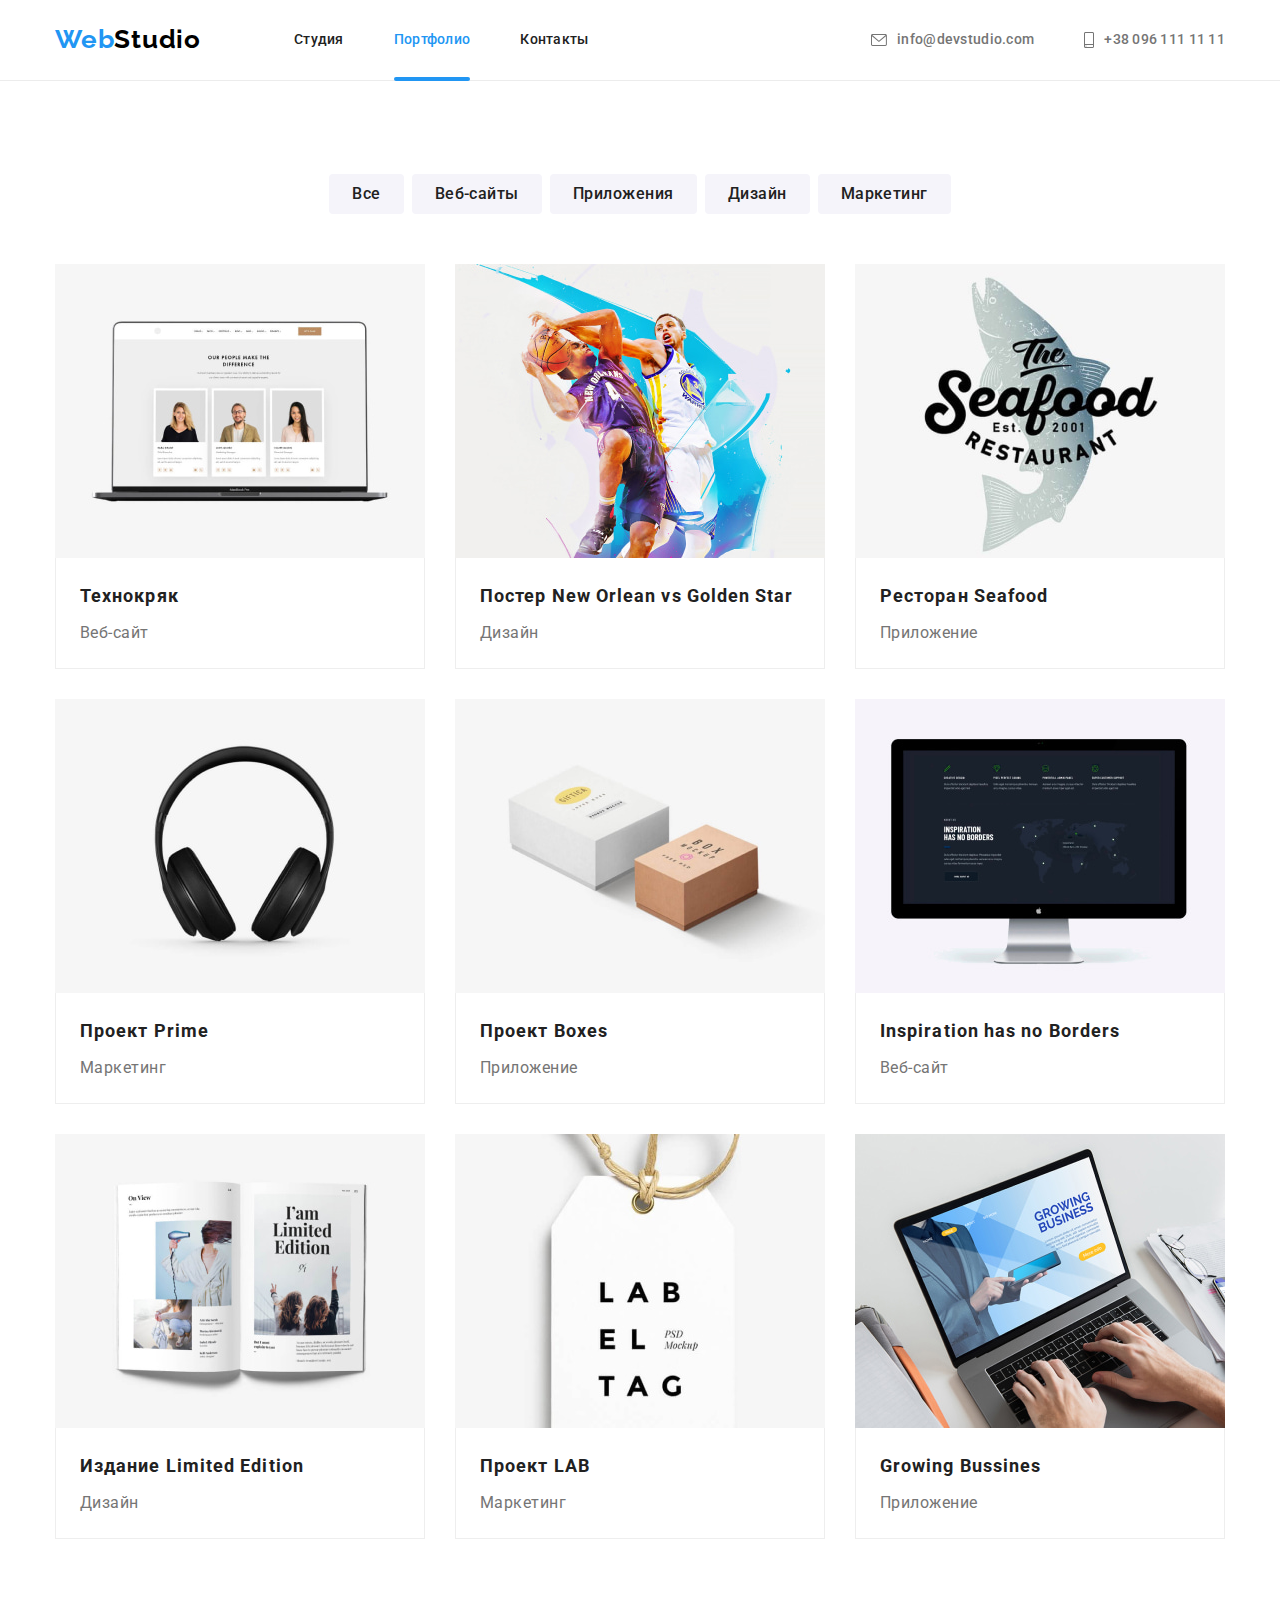
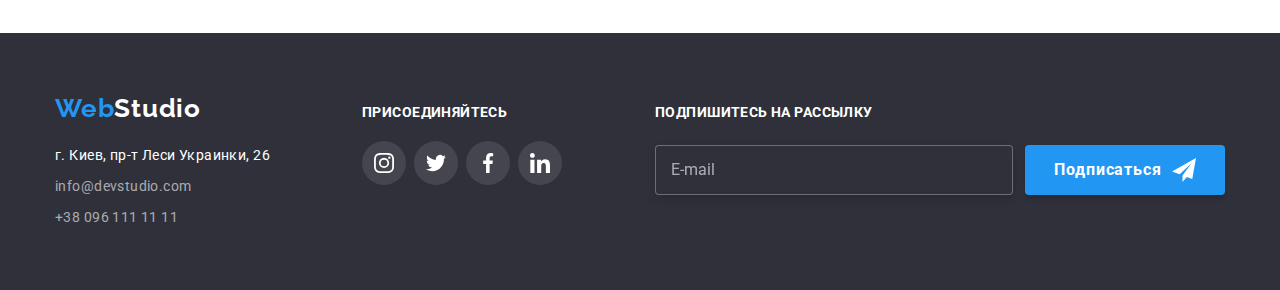
==== portfolio.html @ fe8bd9d7 "Основа - Домашня робота 7" ====
<!DOCTYPE html>
<html lang="ru">
  <head>
    <meta charset="UTF-8" />
    <meta http-equiv="X-UA-Compatible" content="IE=edge" />
    <meta name="viewport" content="width=device-width, initial-scale=1.0" />
    <title>WebStudio - Портфолио</title>
    <link
      rel="stylesheet"
      href="https://cdnjs.cloudflare.com/ajax/libs/modern-normalize/1.1.0/modern-normalize.min.css"
    />
    <link rel="preconnect" href="https://fonts.googleapis.com" />
    <link rel="preconnect" href="https://fonts.gstatic.com" crossorigin />
    <link
      href="https://fonts.googleapis.com/css2?family=Raleway:wght@700&family=Roboto:wght@400;500;700;900&display=swap"
      rel="stylesheet"
    />
    <link rel="stylesheet" href="./css/main.min.css" />
  </head>
  <body>
  <!-- Хедер -->
    <header class="header">
      <div class="conteiner header__conteiner">
        <nav class="page-nav">
          <a class="logo" href="./index.html">Web<span class="logo__text">Studio</span></a>
          <ul class="page-nav__list">
            <li class="page-nav__item">
              <a class="page-nav__link" href="./index.html">Студия</a>
            </li>
            <li class="page-nav__item">
              <a class="page-nav__link  page-nav__link--current" href="./portfolio.html">Портфолио</a>
            </li>
            <li class="page-nav__item">
              <a class="page-nav__link" href="">Контакты</a>
            </li>
          </ul>
        </nav>
        <ul class="contacts">
          <li class="contacts__item">
            <a class="contacts__link" href="mailto:info@devstudio.com"><svg class="contacts__icon" width="16" height="16">
                <use href="./images/icons.svg#icon-envelope"></use>
              </svg>
              info@devstudio.com</a>
          </li>
          <li class="contacts__item">
            <a class="contacts__link header__link" href="tel:+380961111111"><svg class="contacts__icon" width="10"
                height="16">
                <use href="./images/icons.svg#icon-smartphone"></use>
              </svg>
              +38 096 111 11 11</a>
          </li>
        </ul>
      </div>
    </header>
    <main>
      <section class="section">
        <div class="conteiner">
          <h1 class="section__title visually-hidden" aria-hidden="true" tabindex="-1">
            WebStudio - Портфолио
          </h1>
          <!-- Фильтр -->
          <ul class="filter">
            <li class="filter__item">
              <button class="button filter__button" type="button">Все</button>
            </li>
            <li class="filter__item">
              <button class="button filter__button" type="button">Веб-сайты</button>
            </li>
            <li class="filter__item">
              <button class="button filter__button" type="button">Приложения</button>
            </li>
            <li class="filter__item">
              <button class="button filter__button" type="button">Дизайн</button>
            </li>
            <li class="filter__item">
              <button class="button filter__button" type="button">Маркетинг</button>
            </li>
          </ul>
          <!-- Галерея проектов-->
          <ul class="projects">
            <li class="projects__item">
              <a class="projects__link" href="">
                <div class="projects__thumb">
                  <img class="projects__img"
                    src="./images/project1.jpg"
                    alt="веб-страница Технокряк, открытая на ноутбуке"
                    width="370"
                    height="295"
                  />
                  <div class="projects__overlay">
                    <p class="projects__discription">
                      Технокряк это современная площадка распространения коронавируса. Компании
                      используют эту платформу для цифрового шпионажа и атак на защищённые сервера
                      конкурентов.
                    </p>
                  </div>
                </div>
                <div class="projects__box">
                  <h2 class="projects__title">Технокряк</h2>
                  <p class="projects__type">Веб-сайт</p>
                </div>
              </a>
            </li>
            <li class="projects__item">
              <a class="projects__link" href="">
                <div class="projects__thumb">
                  <img class="projects__img"
                    src="./images/project2.jpg"
                    alt="Постер к игре в баскетбол"
                    width="370"
                    height="295"
                  />
                  <div class="projects__overlay">
                    <p class="projects__discription">
                      Технокряк это современная площадка распространения коронавируса. Компании
                      используют эту платформу для цифрового шпионажа и атак на защищённые сервера
                      конкурентов.
                    </p>
                  </div>
                </div>
                <div class="projects__box">
                  <h2 class="projects__title">Постер New Orlean vs Golden Star</h2>
                  <p class="projects__type">Дизайн</p>
                </div>
              </a>
            </li>
            <li class="projects__item">
              <a class="projects__link" href="">
                <div class="projects__thumb">
                  <img class="projects__img"
                    src="./images/project3.jpg"
                    alt="Эмблема рыбного ресторана"
                    width="370"
                    height="295"
                  />
                  <div class="projects__overlay">
                    <p class="projects__discription">
                      Технокряк это современная площадка распространения коронавируса. Компании
                      используют эту платформу для цифрового шпионажа и атак на защищённые сервера
                      конкурентов.
                    </p>
                  </div>
                </div>
                <div class="projects__box">
                  <h2 class="projects__title">Ресторан Seafood</h2>
                  <p class="projects__type">Приложение</p>
                </div></a
              >
            </li>
            <li class="projects__item">
              <a class="projects__link" href="">
                <div class="projects__thumb">
                  <img class="projects__img"
                    src="./images/project4.jpg"
                    alt="Накладные наушники"
                    width="370"
                    height="295"
                  />
                  <div class="projects__overlay">
                    <p class="projects__discription">
                      Технокряк это современная площадка распространения коронавируса. Компании
                      используют эту платформу для цифрового шпионажа и атак на защищённые сервера
                      конкурентов.
                    </p>
                  </div>
                </div>
                <div class="projects__box">
                  <h2 class="projects__title">Проект Prime</h2>
                  <p class="projects__type">Маркетинг</p>
                </div>
              </a>
            </li>
            <li class="projects__item">
              <a class="projects__link" href="">
                <div class="projects__thumb">
                  <img class="projects__img"
                    src="./images/project5.jpg"
                    alt="две коробки разных цветов и размеров"
                    width="370"
                    height="295"
                  />
                  <div class="projects__overlay">
                    <p class="projects__discription">
                      Технокряк это современная площадка распространения коронавируса. Компании
                      используют эту платформу для цифрового шпионажа и атак на защищённые сервера
                      конкурентов.
                    </p>
                  </div>
                </div>
                <div class="projects__box">
                  <h2 class="projects__title">Проект Boxes</h2>
                  <p class="projects__type">Приложение</p>
                </div></a
              >
            </li>
            <li class="projects__item">
              <a class="projects__link" href="">
                <div class="projects__thumb">
                  <img class="projects__img"
                    src="./images/project6.jpg"
                    alt="Монитор с изображением открытого веб-сайта"
                    width="370"
                    height="295"
                  />
                  <div class="projects__overlay">
                    <p  class="projects__discription">
                      Технокряк это современная площадка распространения коронавируса. Компании
                      используют эту платформу для цифрового шпионажа и атак на защищённые сервера
                      конкурентов.
                    </p>
                  </div>
                </div>
                <div class="projects__box">
                  <h2 class="projects__title">Inspiration has no Borders</h2>
                  <p class="projects__type">Веб-сайт</p>
                </div>
              </a>
            </li>
            <li class="projects__item">
              <a class="projects__link" href="">
                <div class="projects__thumb">
                  <img class="projects__img"
                    src="./images/project7.jpg"
                    alt="Развернутая книга"
                    width="370"
                    height="295"
                  />
                  <div class="projects__overlay">
                    <p  class="projects__discription">
                      Технокряк это современная площадка распространения коронавируса. Компании
                      используют эту платформу для цифрового шпионажа и атак на защищённые сервера
                      конкурентов.
                    </p>
                  </div>
                </div>
                <div class="projects__box">
                  <h2 class="projects__title">Издание Limited Edition</h2>
                  <p class="projects__type">Дизайн</p>
                </div>
              </a>
            </li>
            <li class="projects__item">
              <a class="projects__link" href="">
                <div class="projects__thumb">
                  <img class="projects__img"
                    src="./images/project8.jpg"
                    alt="Бумажная бирка на шнурке"
                    width="370"
                    height="295"
                  />
                  <div class="projects__overlay">
                    <p class="projects__discription">
                      Технокряк это современная площадка распространения коронавируса. Компании
                      используют эту платформу для цифрового шпионажа и атак на защищённые сервера
                      конкурентов.
                    </p>
                  </div>
                </div>
                <div class="projects__box">
                  <h2 class="projects__title">Проект LAB</h2>
                  <p class="projects__type">Маркетинг</p>
                </div>
              </a>
            </li>
            <li class="projects__item">
              <a class="projects__link" href="">
                <div class="projects__thumb">
                  <img class="projects__img"
                    src="./images/project9.jpg"
                    alt="Ноутбук с открытым приложение Growing Bussines"
                    width="370"
                    height="295"
                  />
                  <div class="projects__overlay">
                    <p class="projects__discription">
                      Технокряк это современная площадка распространения коронавируса. Компании
                      используют эту платформу для цифрового шпионажа и атак на защищённые сервера
                      конкурентов.
                    </p>
                  </div>
                </div>
                <div class="projects__box">
                  <h2 class="projects__title">Growing Bussines</h2>
                  <p class="projects__type">Приложение</p>
                </div></a
              >
            </li>
          </ul>
        </div>
      </section>
    </main>
    <!-- Футер -->
    <footer class="footer">
      <div class="conteiner footer__conteiner">
        <div class="footer__contacts">
          <a class="logo footer__logo" href="./index.html">Web<span class="logo__text logo__text--light-theme">Studio</span>
          </a>
          <address class="address">
            <ul class="address__list">
              <li class="address__item">
                <a class="address__map-link" href="https://goo.gl/maps/bSxCjzfuzKjN976c6" target="_blank"
                  rel="noreferrer noopener">г. Киев, пр-т Леси Украинки, 26
                </a>
              </li>
              <li class="address__item">
                <a class="adress__link" href="mailto:info@devstudio.com">info@devstudio.com</a>
              </li>
              <li class="address__item">
                <a class="adress__link" href="tel:+380961111111">+38 096 111 11 11</a>
              </li>
            </ul>
          </address>
        </div>
        <div class="footer__socials">
          <h2 class="footer__title">Присоединяйтесь</h2>
          <ul class="socials">
            <li class="socials__item socials__item--10px-margin">
              <a class="socials__link socials__link--bgc-gray " href=""><svg class="socials__icon socials__icon--fill-white"
                  width="20" height="20">
                  <use href="./images/icons.svg#icon-instagram"></use>
                </svg></a>
            </li>
            <li class="socials__item socials__item--10px-margin">
              <a class="socials__link socials__link--bgc-gray " href=""><svg class="socials__icon socials__icon--fill-white"
                  width="20" height="20">
                  <use href="./images/icons.svg#icon-twitter"></use>
                </svg></a>
            </li>
            <li class="socials__item socials__item--10px-margin">
              <a class="socials__link socials__link--bgc-gray" href=""><svg class="socials__icon socials__icon--fill-white"
                  width="20" height="20">
                  <use href="./images/icons.svg#icon-facebook"></use>
                </svg></a>
            </li>
            <li class="socials__item socials__item--10px-margin">
              <a class="socials__link socials__link--bgc-gray" href=""><svg class="socials__icon socials__icon--fill-white"
                  width="20" height="20">
                  <use href="./images/icons.svg#icon-linkedin"></use>
                </svg></a>
            </li>
          </ul>
        </div>
        <div class="subscription">
          <label class="subscription__title" for="email-submit">Подпишитесь на рассылку</label>
          <form class="subscription__form">
            <input class="subscription__input" type="email" name="email-submit" placeholder="E-mail" id="email-submit"
              autocomplete="off" required />
            <button class="button subscription__button" type="submit">
              Подписаться
              <svg class="button__icon button__icon--append" width="24" height="24">
                <use href="./images/icons.svg#icon-plane"></use>
              </svg>
            </button>
          </form>
        </div>
      </div>
    </footer>
  </body>
</html>
---- css/main.min.css ----
.visually-hidden{position:absolute;white-space:nowrap;width:1px;height:1px;overflow:hidden;border:0;padding:0;clip:rect(0 0 0 0);-webkit-clip-path:inset(50%);clip-path:inset(50%);margin:-1px}ul{padding:0;margin:0;list-style-type:none}a{text-decoration:none;color:inherit}img{display:block;max-width:100%;height:auto}p{margin-top:0;margin-bottom:0}.section{padding-top:94px;padding-bottom:94px}.section--no-padding-top{padding-top:0}.section--bgc-gray{background-color:#f5f4fa}.section__title{margin-top:0px;margin-bottom:50px;text-align:center;color:#212121;font-size:36px;line-height:1.17;letter-spacing:0.03em}.conteiner{width:1200px;margin-right:auto;margin-left:auto;padding-left:15px;padding-right:15px}.button{display:-webkit-box;display:-ms-flexbox;display:flex;-webkit-box-pack:center;-ms-flex-pack:center;justify-content:center;-webkit-box-align:center;-ms-flex-align:center;align-items:center;text-align:center;padding:0;cursor:pointer;-webkit-transition:color 250ms cubic-bezier(0.4, 0, 0.2, 1),background-color 250ms cubic-bezier(0.4, 0, 0.2, 1),-webkit-box-shadow 250ms cubic-bezier(0.4, 0, 0.2, 1);transition:color 250ms cubic-bezier(0.4, 0, 0.2, 1),background-color 250ms cubic-bezier(0.4, 0, 0.2, 1),-webkit-box-shadow 250ms cubic-bezier(0.4, 0, 0.2, 1);transition:color 250ms cubic-bezier(0.4, 0, 0.2, 1),background-color 250ms cubic-bezier(0.4, 0, 0.2, 1),box-shadow 250ms cubic-bezier(0.4, 0, 0.2, 1);transition:color 250ms cubic-bezier(0.4, 0, 0.2, 1),background-color 250ms cubic-bezier(0.4, 0, 0.2, 1),box-shadow 250ms cubic-bezier(0.4, 0, 0.2, 1),-webkit-box-shadow 250ms cubic-bezier(0.4, 0, 0.2, 1)}.button:hover,.button:focus{background-color:#2196f3;color:#fff}.button__icon--append{margin-left:10px}.socials{display:-webkit-box;display:-ms-flexbox;display:flex;-ms-flex-wrap:wrap;flex-wrap:wrap;-webkit-box-pack:center;-ms-flex-pack:center;justify-content:center}.socials__item:not(:last-child){margin-right:16px}.socials__item--10px-margin:not(:last-child){margin-right:8px}.socials__link{width:44px;height:44px;display:-webkit-box;display:-ms-flexbox;display:flex;-webkit-box-pack:center;-ms-flex-pack:center;justify-content:center;-webkit-box-align:center;-ms-flex-align:center;align-items:center;border-radius:50%;background-color:#fff;text-align:center;-webkit-transition:background-color 250ms cubic-bezier(0.4, 0, 0.2, 1);transition:background-color 250ms cubic-bezier(0.4, 0, 0.2, 1)}.socials__link:hover,.socials__link:focus{background-color:#2196f3}.socials__link--bgc-gray{background-color:rgba(255,255,255,0.1);-webkit-transition:background-color 250ms cubic-bezier(0.4, 0, 0.2, 1);transition:background-color 250ms cubic-bezier(0.4, 0, 0.2, 1)}.socials__icon{fill:#afb1b8;-webkit-transition:fill 250ms cubic-bezier(0.4, 0, 0.2, 1);transition:fill 250ms cubic-bezier(0.4, 0, 0.2, 1)}.socials__link:hover .socials__icon,.socials__link:focus .socials__icon{fill:#fff}.socials__icon--fill-white{fill:#fff}body{font-family:"Roboto",sans-serif;font-size:14px;line-height:1.71;padding-top:80px;color:#757575;background-color:#fff}.logo{display:inline-block;color:#2196f3;font-family:"Raleway",sans-serif;font-weight:700;font-size:26px;line-height:1.2;letter-spacing:0.03em}.logo__text{color:#000000}.logo__text--light-theme{color:#fff}.header{position:fixed;width:100%;min-height:80px;top:0;left:0;z-index:1;border-bottom:1px solid #ececec;background-color:#fff}.header__conteiner{display:-webkit-box;display:-ms-flexbox;display:flex;-webkit-box-align:center;-ms-flex-align:center;align-items:center}.page-nav{display:-webkit-box;display:-ms-flexbox;display:flex;-webkit-box-align:center;-ms-flex-align:center;align-items:center}.page-nav__list{display:-webkit-box;display:-ms-flexbox;display:flex;margin-left:93px}.page-nav__item:not(:first-child){margin-left:50px}.page-nav__link{display:block;padding-top:32px;padding-bottom:32px;color:#212121;font-weight:500;line-height:1.14;letter-spacing:0.02em;-webkit-transition:color 250ms cubic-bezier(0.4, 0, 0.2, 1);transition:color 250ms cubic-bezier(0.4, 0, 0.2, 1)}.page-nav__link:hover,.page-nav__link:focus{color:#2196f3}.page-nav__link--current{position:relative;color:#2196f3}.page-nav__link--current::after{content:'';position:absolute;left:0;bottom:-1px;width:100%;height:4px;background-color:#2196f3;border-radius:2px}.contacts{display:-webkit-box;display:-ms-flexbox;display:flex;-webkit-box-align:center;-ms-flex-align:center;align-items:center;margin-left:auto}.contacts__item:not(:first-child){margin-left:50px}.contacts__link{display:-webkit-inline-box;display:-ms-inline-flexbox;display:inline-flex;-webkit-box-align:center;-ms-flex-align:center;align-items:center;padding-top:28px;padding-bottom:28px;color:#757575;font-weight:500;font-style:normal;letter-spacing:0.02em;-webkit-transition:color 250ms cubic-bezier(0.4, 0, 0.2, 1);transition:color 250ms cubic-bezier(0.4, 0, 0.2, 1)}.contacts__link:hover,.contacts__link:focus{color:#2196f3}.contacts__icon{margin-right:10px;fill:#757575;-webkit-transition:fill 250ms cubic-bezier(0.4, 0, 0.2, 1);transition:fill 250ms cubic-bezier(0.4, 0, 0.2, 1)}.contacts__link:hover .contacts__icon,.contacts__link:focus .contacts__icon{fill:#2196f3}.hero{margin-left:auto;margin-right:auto;padding-top:200px;padding-bottom:200px;height:600px;max-width:1600px;text-align:center;background-color:#c4c4c4;background-image:-webkit-gradient(linear, left top, right top, from(rgba(47,48,58,0.4)), to(rgba(47,48,58,0.4))),url(../images/hero-Img.jpg);background-image:linear-gradient(to right, rgba(47,48,58,0.4), rgba(47,48,58,0.4)),url(../images/hero-Img.jpg);background-size:cover;background-position:center;background-repeat:no-repeat}.hero__title{display:block;margin-right:auto;margin-left:auto;margin-top:0;margin-bottom:30px;width:700px;color:#fff;font-weight:900;font-size:44px;line-height:1.36;letter-spacing:0.06em;text-transform:uppercase}.hero__button{display:inline-block;padding-left:32px;padding-right:32px;padding-top:10px;padding-bottom:10px;border:1px solid transparent;border-radius:4px;-webkit-box-shadow:0px 4px 4px rgba(0,0,0,0.15);box-shadow:0px 4px 4px rgba(0,0,0,0.15);color:#fff;background-color:#2196f3;font-family:"Roboto",sans-serif;font-weight:700;font-size:16px;line-height:1.87;letter-spacing:0.06em}.hero__button:hover,.hero__button:focus{background-color:#188ce8}.features{display:-webkit-box;display:-ms-flexbox;display:flex;-webkit-box-pack:center;-ms-flex-pack:center;justify-content:center;-ms-flex-wrap:wrap;flex-wrap:wrap}.features__item{width:270px}.features__item:not(:last-child){margin-right:30px}.features__wrapper{height:120px;display:-webkit-box;display:-ms-flexbox;display:flex;-webkit-box-pack:center;-ms-flex-pack:center;justify-content:center;-webkit-box-align:center;-ms-flex-align:center;align-items:center;text-align:center;background:#f5f4fa;border-radius:4px}.features__title{margin-top:30px;margin-bottom:10px;font-size:14px;line-height:1.14;color:#212121;letter-spacing:0.03em;text-transform:uppercase}.features__discription{letter-spacing:0.03em}.business{display:-webkit-box;display:-ms-flexbox;display:flex;-webkit-box-pack:center;-ms-flex-pack:center;justify-content:center;-ms-flex-wrap:wrap;flex-wrap:wrap}.business__item{position:relative}.business__item:not(:last-child){margin-right:30px}.business__description{position:absolute;left:0;bottom:0;width:100%;height:70px;display:-webkit-box;display:-ms-flexbox;display:flex;-webkit-box-pack:center;-ms-flex-pack:center;justify-content:center;-webkit-box-align:center;-ms-flex-align:center;align-items:center;background-color:rgba(47,48,58,0.8)}.business__title{font-size:14px;line-height:1.14;text-align:center;letter-spacing:0.03em;text-transform:uppercase;color:#fff}.team{display:-webkit-box;display:-ms-flexbox;display:flex;-webkit-box-pack:center;-ms-flex-pack:center;justify-content:center;-ms-flex-wrap:wrap;flex-wrap:wrap}.team__item{background-color:#fff;-webkit-box-shadow:0px 1px 3px rgba(0,0,0,0.12),0px 1px 1px rgba(0,0,0,0.14),0px 2px 1px rgba(0,0,0,0.2);box-shadow:0px 1px 3px rgba(0,0,0,0.12),0px 1px 1px rgba(0,0,0,0.14),0px 2px 1px rgba(0,0,0,0.2);border-radius:0px 0px 4px 4px}.team__item:not(:last-child){margin-right:30px}.team__discription{padding-top:30px;padding-bottom:30px;text-align:center;font-size:16px;line-height:1.19;letter-spacing:0.03em}.team__title{margin-top:0px;margin-bottom:10px;font-size:inherit;line-height:inherit;color:#212121;font-weight:500}.team__text{margin-top:0;margin-bottom:16px}.clients{display:-webkit-box;display:-ms-flexbox;display:flex;-webkit-box-pack:center;-ms-flex-pack:center;justify-content:center;-ms-flex-wrap:wrap;flex-wrap:wrap}.clients__item{width:170px;height:92px}.clients__item:not(:last-child){margin-right:30px}.clients__link{width:100%;height:100%;display:-webkit-box;display:-ms-flexbox;display:flex;-webkit-box-pack:center;-ms-flex-pack:center;justify-content:center;-webkit-box-align:center;-ms-flex-align:center;align-items:center;border:1px solid #afb1b8;border-radius:4px;-webkit-transition:border-color 250ms cubic-bezier(0.4, 0, 0.2, 1);transition:border-color 250ms cubic-bezier(0.4, 0, 0.2, 1)}.clients__link:hover,.clients__link:focus{border-color:#2196f3}.clients__logo{fill:#afb1b8;-webkit-transition:fill 250ms cubic-bezier(0.4, 0, 0.2, 1);transition:fill 250ms cubic-bezier(0.4, 0, 0.2, 1)}.clients__link:hover .clients__logo,.clients__link:focus .clients__logo{fill:#2196f3}.footer{padding-top:60px;padding-bottom:60px;background-color:#2f303a}.footer__conteiner{display:-webkit-box;display:-ms-flexbox;display:flex;-webkit-box-align:baseline;-ms-flex-align:baseline;align-items:baseline}.footer__contacts{-webkit-box-flex:1;-ms-flex-positive:1;flex-grow:1}.footer__logo{margin-bottom:20px}.address__item:not(:first-child){margin-top:7px}.address__map-link{font-style:normal;letter-spacing:0.03em;color:#fff}.adress__link{font-style:normal;letter-spacing:0.03em;-webkit-transition:color 250ms cubic-bezier(0.4, 0, 0.2, 1);transition:color 250ms cubic-bezier(0.4, 0, 0.2, 1);color:rgba(255,255,255,0.6)}.adress__link:hover,.adress__link:focus{color:#2196f3}.footer__socials{display:-webkit-box;display:-ms-flexbox;display:flex;-webkit-box-orient:vertical;-webkit-box-direction:normal;-ms-flex-direction:column;flex-direction:column;-webkit-box-pack:left;-ms-flex-pack:left;justify-content:left}.footer__title{margin-top:0;margin-bottom:20px;font-size:14px;line-height:1.14;letter-spacing:0.03em;text-transform:uppercase;color:#fff}.subscription{margin-left:93px}.subscription__title{font-weight:700;line-height:1.14px;letter-spacing:0.03em;text-transform:uppercase;color:#fff}.subscription__form{display:-webkit-box;display:-ms-flexbox;display:flex;-webkit-box-align:center;-ms-flex-align:center;align-items:center;margin-top:20px}.subscription__input{font-size:16px;line-height:1.25;padding-left:15px;-webkit-box-align:center;-ms-flex-align:center;align-items:center;width:358px;height:50px;color:#fff;background-color:#2f303a;border:1px solid rgba(255,255,255,0.3);-webkit-filter:drop-shadow(0px 4px 4px rgba(0,0,0,0.15));filter:drop-shadow(0px 4px 4px rgba(0,0,0,0.15));border-radius:4px}.subscription__input::-webkit-input-placeholder{color:rgba(255,255,255,0.6)}.subscription__input:-ms-input-placeholder{color:rgba(255,255,255,0.6)}.subscription__input::-ms-input-placeholder{color:rgba(255,255,255,0.6)}.subscription__input::placeholder{color:rgba(255,255,255,0.6)}.subscription__button{margin-left:12px;width:200px;height:50px;font-weight:700;font-size:16px;line-height:1.88;letter-spacing:0.06em;color:#fff;background-color:#2196f3;border:none;border-radius:4px;-webkit-box-shadow:0px 4px 4px rgba(0,0,0,0.15);box-shadow:0px 4px 4px rgba(0,0,0,0.15)}.subscription__button:hover,.subscription__button:focus{background-color:#188ce8}.backdrop{position:fixed;top:0;left:50%;-webkit-transform:translateX(-50%);transform:translateX(-50%);z-index:10;width:100vw;height:100vh;background-color:rgba(0,0,0,0.2);opacity:1;-webkit-transition:opacity 250ms cubic-bezier(0.4, 0, 0.2, 1);transition:opacity 250ms cubic-bezier(0.4, 0, 0.2, 1)}.is-hidden{opacity:0;visibility:hidden;pointer-events:none}.modal-box{-webkit-transform:translate(-50%, -50%) scale(0.5);transform:translate(-50%, -50%) scale(0.5)}.modal-box{position:absolute;top:50%;left:50%;-webkit-transform:translate(-50%, -50%) scale(1);transform:translate(-50%, -50%) scale(1);width:528px;height:581px;background-color:#fff;-webkit-transition:-webkit-transform 250ms cubic-bezier(0.4, 0, 0.2, 1);transition:-webkit-transform 250ms cubic-bezier(0.4, 0, 0.2, 1);transition:transform 250ms cubic-bezier(0.4, 0, 0.2, 1);transition:transform 250ms cubic-bezier(0.4, 0, 0.2, 1), -webkit-transform 250ms cubic-bezier(0.4, 0, 0.2, 1)}.modal-box__wrapper{display:-webkit-box;display:-ms-flexbox;display:flex;-webkit-box-orient:vertical;-webkit-box-direction:normal;-ms-flex-direction:column;flex-direction:column;width:100%;height:100%;padding:40px;font-size:12px;line-height:1.17;letter-spacing:0.01em;color:#757575}.modal-box__title{margin-bottom:12px;font-weight:700;font-size:20px;line-height:1.15;text-align:center;letter-spacing:0.03em;color:#212121}.close-button{position:absolute;top:8px;right:8px;min-width:30px;min-height:30px;background:#fff;border:1px solid rgba(0,0,0,0.1);border-radius:50%;-webkit-transition:background-color 250ms cubic-bezier(0.4, 0, 0.2, 1);transition:background-color 250ms cubic-bezier(0.4, 0, 0.2, 1)}.close-button:hover,.close-button:focus{background:#fff}.close-button__icon{fill:#212121;-webkit-transition:fill 250ms cubic-bezier(0.4, 0, 0.2, 1);transition:fill 250ms cubic-bezier(0.4, 0, 0.2, 1)}.close-button:hover .close-button__icon,.close-button:focus .close-button__icon{fill:#2196f3}.form__field{margin-bottom:10px}.form__label{display:block;margin-bottom:4px}.form__wrapper{position:relative}.form__input{width:100%;height:40px;-webkit-box-align:center;-ms-flex-align:center;align-items:center;padding-left:42px;border:1px solid rgba(33,33,33,0.2);border-radius:4px;outline:none;-webkit-transition:border 250ms cubic-bezier(0.4, 0, 0.2, 1);transition:border 250ms cubic-bezier(0.4, 0, 0.2, 1)}.form__field:focus-within .form__input{border:1px solid #2196f3}.form__icon{position:absolute;top:50%;left:12px;-webkit-transform:translateY(-50%);transform:translateY(-50%);fill:#212121;-webkit-transition:fill 250ms cubic-bezier(0.4, 0, 0.2, 1);transition:fill 250ms cubic-bezier(0.4, 0, 0.2, 1)}.form__field:focus-within .form__icon{fill:#2196f3}.form__comment{margin-bottom:0}.form__textarea{display:block;width:100%;min-height:120px;resize:none;padding:12px;font-size:14px;line-height:1.14;letter-spacing:0.01em;border:1px solid rgba(33,33,33,0.2);border-radius:4px;outline:none;-webkit-transition:border 250ms cubic-bezier(0.4, 0, 0.2, 1);transition:border 250ms cubic-bezier(0.4, 0, 0.2, 1)}.form__textarea::-webkit-input-placeholder{font-size:14px;line-height:1.14;letter-spacing:0.01em;color:rgba(117,117,117,0.5)}.form__textarea:-ms-input-placeholder{font-size:14px;line-height:1.14;letter-spacing:0.01em;color:rgba(117,117,117,0.5)}.form__textarea::-ms-input-placeholder{font-size:14px;line-height:1.14;letter-spacing:0.01em;color:rgba(117,117,117,0.5)}.form__textarea::placeholder{font-size:14px;line-height:1.14;letter-spacing:0.01em;color:rgba(117,117,117,0.5)}.form__comment:focus-within .form__textarea{border:1px solid #2196f3}.checkbox__label{display:-webkit-box;display:-ms-flexbox;display:flex;-webkit-box-pack:center;-ms-flex-pack:center;justify-content:center;-webkit-box-align:center;-ms-flex-align:center;align-items:center}.checkbox{margin-top:20px;font-size:14px;line-height:1.71;letter-spacing:0.03em}.checkbox__icon{margin-right:4px;width:15px;height:15px;border:2px solid #212121;border-radius:4px;-webkit-transition:background-color 250ms cubic-bezier(0.4, 0, 0.2, 1),-webkit-box-shadow 250ms cubic-bezier(0.4, 0, 0.2, 1);transition:background-color 250ms cubic-bezier(0.4, 0, 0.2, 1),-webkit-box-shadow 250ms cubic-bezier(0.4, 0, 0.2, 1);transition:box-shadow 250ms cubic-bezier(0.4, 0, 0.2, 1),background-color 250ms cubic-bezier(0.4, 0, 0.2, 1);transition:box-shadow 250ms cubic-bezier(0.4, 0, 0.2, 1),background-color 250ms cubic-bezier(0.4, 0, 0.2, 1),-webkit-box-shadow 250ms cubic-bezier(0.4, 0, 0.2, 1)}.checkbox__input:focus+.checkbox__icon{-webkit-box-shadow:0 0 0 2px #2196f3;box-shadow:0 0 0 2px #2196f3}.checkbox__input:checked:focus+.checkbox__icon{-webkit-box-shadow:0 0 0 2px #212121;box-shadow:0 0 0 2px #212121}.checkbox__input:checked+.checkbox__icon{border-color:#2196f3;background-color:#2196f3;background-image:url(../images/icon-checked.svg);background-size:contain;background-origin:border-box}.policy{margin-left:4px;color:#2196f3}.button__wrapper{display:-webkit-box;display:-ms-flexbox;display:flex;-webkit-box-pack:center;-ms-flex-pack:center;justify-content:center;-webkit-box-align:center;-ms-flex-align:center;align-items:center;margin-top:30px}.form__button{width:200px;height:50px;font-weight:700;font-size:16px;line-height:1.88;letter-spacing:0.06em;color:#fff;background-color:#2196f3;border:none;border-radius:4px;-webkit-box-shadow:0px 4px 4px rgba(0,0,0,0.15);box-shadow:0px 4px 4px rgba(0,0,0,0.15)}.form__button:hover,.form__button:focus{background-color:#188ce8}.filter{display:-webkit-box;display:-ms-flexbox;display:flex;-webkit-box-pack:center;-ms-flex-pack:center;justify-content:center;margin-bottom:50px}.filter__button{padding:6px 22px;border:1px solid transparent;border-radius:4px;color:#212121;background-color:#f5f4fa;font-family:"Roboto",sans-serif;font-weight:500;font-size:16px;line-height:1.62;letter-spacing:0.03em}.filter__button:hover,.filter__button:focus{color:#fff;-webkit-box-shadow:0px 3px 1px rgba(0,0,0,0.1),0px 1px 2px rgba(0,0,0,0.08),0px 2px 2px rgba(0,0,0,0.12);box-shadow:0px 3px 1px rgba(0,0,0,0.1),0px 1px 2px rgba(0,0,0,0.08),0px 2px 2px rgba(0,0,0,0.12)}.filter__item:not(:last-child){margin-right:8px}.projects{display:-webkit-box;display:-ms-flexbox;display:flex;-webkit-box-pack:center;-ms-flex-pack:center;justify-content:center;-ms-flex-wrap:wrap;flex-wrap:wrap}.projects__item{background:#fff}.projects__item:not(:nth-child(3n)){margin-right:30px}.projects__item:not(:nth-last-child(-n+3)){margin-bottom:30px}.projects__link{display:inline-block;-webkit-transition:-webkit-box-shadow 250ms cubic-bezier(0.4, 0, 0.2, 1);transition:-webkit-box-shadow 250ms cubic-bezier(0.4, 0, 0.2, 1);transition:box-shadow 250ms cubic-bezier(0.4, 0, 0.2, 1);transition:box-shadow 250ms cubic-bezier(0.4, 0, 0.2, 1), -webkit-box-shadow 250ms cubic-bezier(0.4, 0, 0.2, 1)}.projects__link:hover,.projects__link:focus{-webkit-box-shadow:0px 1px 1px rgba(0,0,0,0.12),0px 4px 4px rgba(0,0,0,0.06),1px 4px 6px rgba(0,0,0,0.16);box-shadow:0px 1px 1px rgba(0,0,0,0.12),0px 4px 4px rgba(0,0,0,0.06),1px 4px 6px rgba(0,0,0,0.16)}.projects__thumb{position:relative;overflow:hidden}.projects__box{padding:20px 24px;border:1px solid #eeeeee;border-top:0px}.projects__title{margin-top:0;margin-bottom:4px;font-size:18px;line-height:2;letter-spacing:0.06em;color:#212121}.projects__type{font-size:16px;line-height:1.87;letter-spacing:0.03em}.projects__overlay{position:absolute;top:0;left:0;display:-webkit-box;display:-ms-flexbox;display:flex;padding-left:24px;padding-right:24px;-webkit-box-pack:center;-ms-flex-pack:center;justify-content:center;-webkit-box-align:center;-ms-flex-align:center;align-items:center;width:100%;height:294px;background-color:rgba(33,150,243,0.9);-webkit-transform:translateY(101%);transform:translateY(101%);-webkit-transition:-webkit-transform 250ms cubic-bezier(0.4, 0, 0.2, 1);transition:-webkit-transform 250ms cubic-bezier(0.4, 0, 0.2, 1);transition:transform 250ms cubic-bezier(0.4, 0, 0.2, 1);transition:transform 250ms cubic-bezier(0.4, 0, 0.2, 1), -webkit-transform 250ms cubic-bezier(0.4, 0, 0.2, 1)}.projects__link:hover .projects__overlay,.projects__link:focus .projects__overlay{-webkit-transform:translateY(0);transform:translateY(0)}.projects__discription{font-size:18px;line-height:1.56;letter-spacing:0.03em;color:#fff}
/*# sourceMappingURL=main.min.css.map */
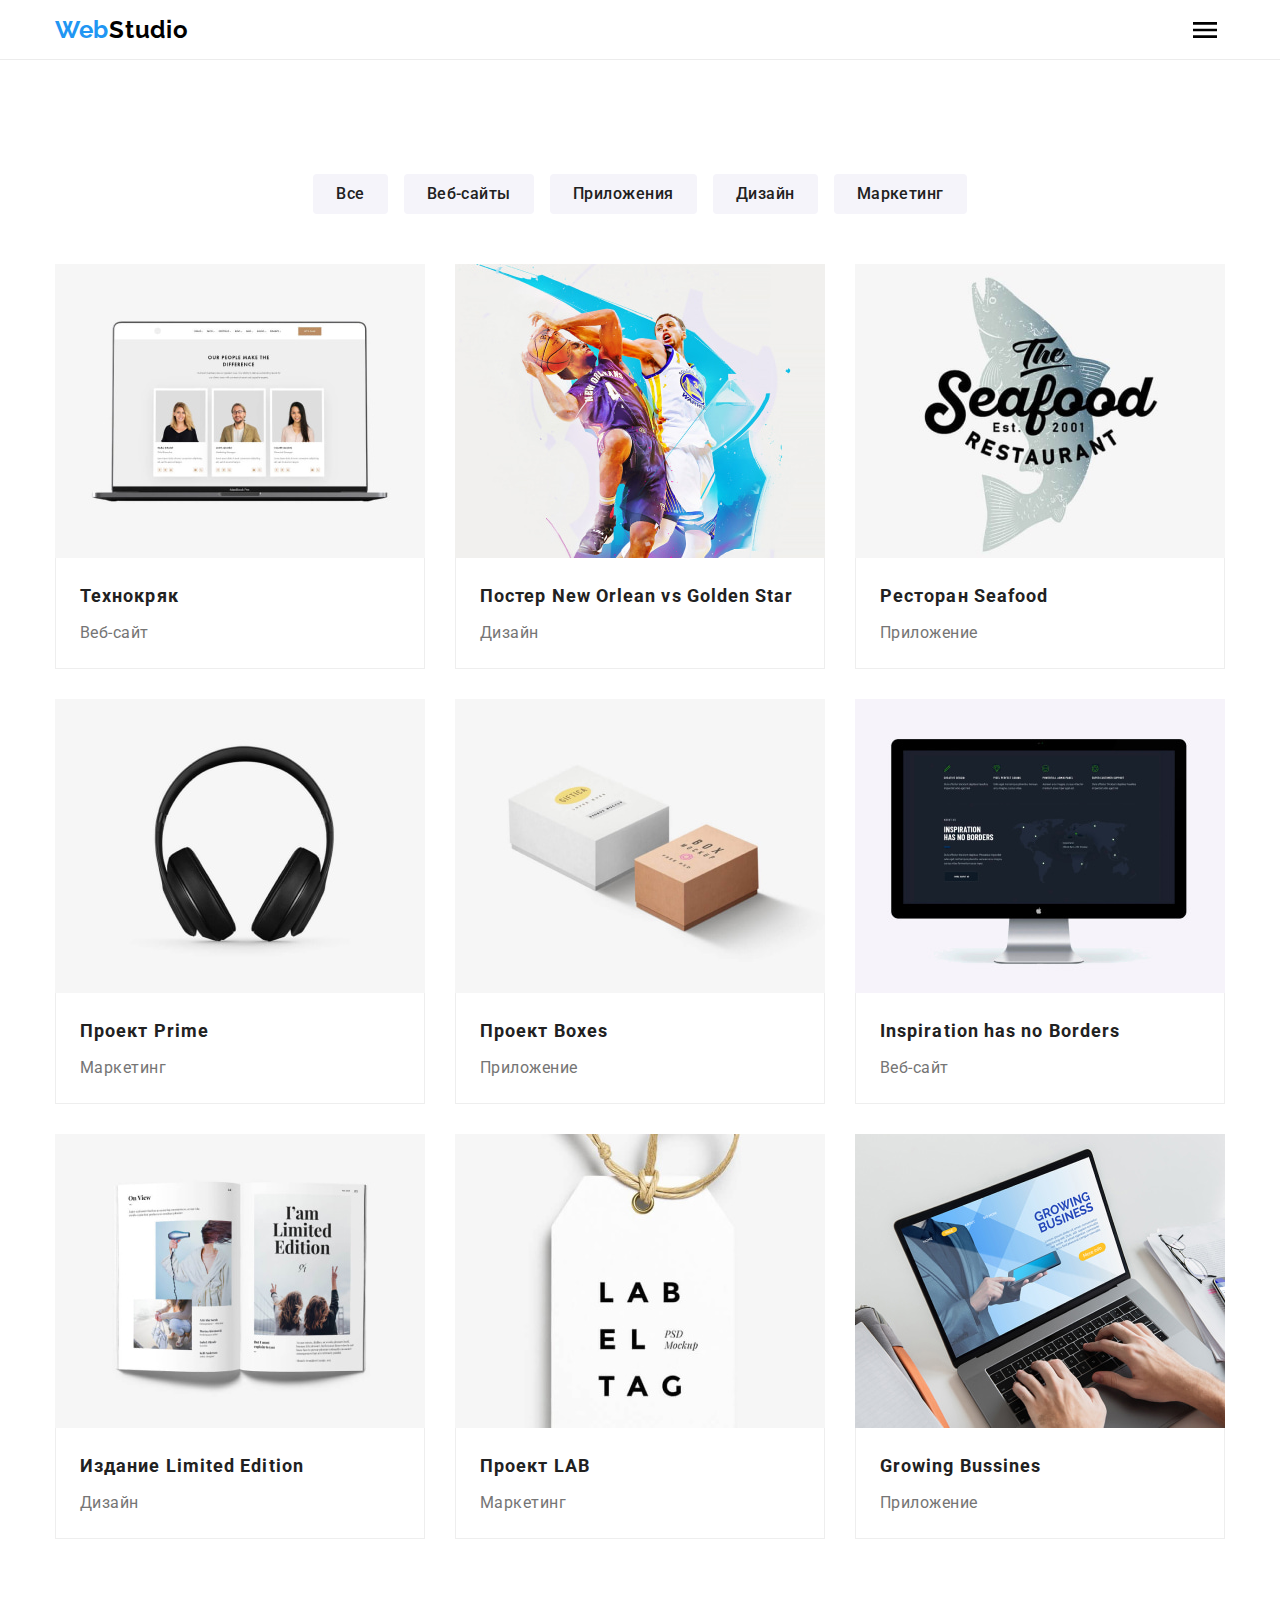
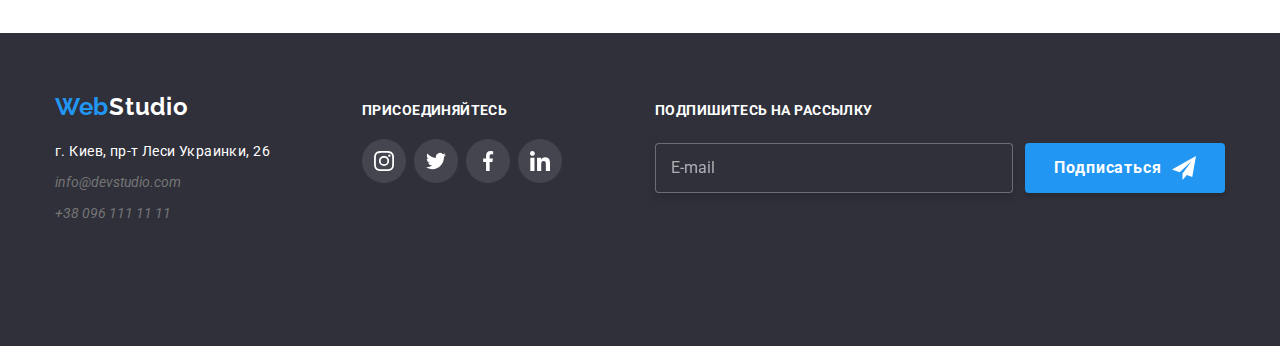
==== commit 204d14f0: "Адаптивная верстка ч.1" ====
--- a/portfolio.html
+++ b/portfolio.html
@@ -21,7 +21,7 @@
   <!-- Хедер -->
     <header class="header">
       <div class="conteiner header__conteiner">
-        <nav class="page-nav">
+        <!-- <nav class="page-nav">
           <a class="logo" href="./index.html">Web<span class="logo__text">Studio</span></a>
           <ul class="page-nav__list">
             <li class="page-nav__item">
@@ -49,7 +49,16 @@
               </svg>
               +38 096 111 11 11</a>
           </li>
-        </ul>
+        </ul> -->
+        <!-- Мобильное меню -->
+          <div class="header__mobile-menu">
+            <a class="logo" href="./index.html">Web<span class="logo__text">Studio</span></a>
+            <div class="mobile__wrapper">
+              <svg class="mobile__icon" width="24" height="24" data-menu-button>
+                <use href="./images/icons.svg#icon-menu"></use>
+              </svg>
+            </div>
+          </div>
       </div>
     </header>
     <main>
--- a/css/main.min.css
+++ b/css/main.min.css
@@ -1,2 +1,2 @@
-.visually-hidden{position:absolute;white-space:nowrap;width:1px;height:1px;overflow:hidden;border:0;padding:0;clip:rect(0 0 0 0);-webkit-clip-path:inset(50%);clip-path:inset(50%);margin:-1px}ul{padding:0;margin:0;list-style-type:none}a{text-decoration:none;color:inherit}img{display:block;max-width:100%;height:auto}p{margin-top:0;margin-bottom:0}.section{padding-top:94px;padding-bottom:94px}.section--no-padding-top{padding-top:0}.section--bgc-gray{background-color:#f5f4fa}.section__title{margin-top:0px;margin-bottom:50px;text-align:center;color:#212121;font-size:36px;line-height:1.17;letter-spacing:0.03em}.conteiner{width:1200px;margin-right:auto;margin-left:auto;padding-left:15px;padding-right:15px}.button{display:-webkit-box;display:-ms-flexbox;display:flex;-webkit-box-pack:center;-ms-flex-pack:center;justify-content:center;-webkit-box-align:center;-ms-flex-align:center;align-items:center;text-align:center;padding:0;cursor:pointer;-webkit-transition:color 250ms cubic-bezier(0.4, 0, 0.2, 1),background-color 250ms cubic-bezier(0.4, 0, 0.2, 1),-webkit-box-shadow 250ms cubic-bezier(0.4, 0, 0.2, 1);transition:color 250ms cubic-bezier(0.4, 0, 0.2, 1),background-color 250ms cubic-bezier(0.4, 0, 0.2, 1),-webkit-box-shadow 250ms cubic-bezier(0.4, 0, 0.2, 1);transition:color 250ms cubic-bezier(0.4, 0, 0.2, 1),background-color 250ms cubic-bezier(0.4, 0, 0.2, 1),box-shadow 250ms cubic-bezier(0.4, 0, 0.2, 1);transition:color 250ms cubic-bezier(0.4, 0, 0.2, 1),background-color 250ms cubic-bezier(0.4, 0, 0.2, 1),box-shadow 250ms cubic-bezier(0.4, 0, 0.2, 1),-webkit-box-shadow 250ms cubic-bezier(0.4, 0, 0.2, 1)}.button:hover,.button:focus{background-color:#2196f3;color:#fff}.button__icon--append{margin-left:10px}.socials{display:-webkit-box;display:-ms-flexbox;display:flex;-ms-flex-wrap:wrap;flex-wrap:wrap;-webkit-box-pack:center;-ms-flex-pack:center;justify-content:center}.socials__item:not(:last-child){margin-right:16px}.socials__item--10px-margin:not(:last-child){margin-right:8px}.socials__link{width:44px;height:44px;display:-webkit-box;display:-ms-flexbox;display:flex;-webkit-box-pack:center;-ms-flex-pack:center;justify-content:center;-webkit-box-align:center;-ms-flex-align:center;align-items:center;border-radius:50%;background-color:#fff;text-align:center;-webkit-transition:background-color 250ms cubic-bezier(0.4, 0, 0.2, 1);transition:background-color 250ms cubic-bezier(0.4, 0, 0.2, 1)}.socials__link:hover,.socials__link:focus{background-color:#2196f3}.socials__link--bgc-gray{background-color:rgba(255,255,255,0.1);-webkit-transition:background-color 250ms cubic-bezier(0.4, 0, 0.2, 1);transition:background-color 250ms cubic-bezier(0.4, 0, 0.2, 1)}.socials__icon{fill:#afb1b8;-webkit-transition:fill 250ms cubic-bezier(0.4, 0, 0.2, 1);transition:fill 250ms cubic-bezier(0.4, 0, 0.2, 1)}.socials__link:hover .socials__icon,.socials__link:focus .socials__icon{fill:#fff}.socials__icon--fill-white{fill:#fff}body{font-family:"Roboto",sans-serif;font-size:14px;line-height:1.71;padding-top:80px;color:#757575;background-color:#fff}.logo{display:inline-block;color:#2196f3;font-family:"Raleway",sans-serif;font-weight:700;font-size:26px;line-height:1.2;letter-spacing:0.03em}.logo__text{color:#000000}.logo__text--light-theme{color:#fff}.header{position:fixed;width:100%;min-height:80px;top:0;left:0;z-index:1;border-bottom:1px solid #ececec;background-color:#fff}.header__conteiner{display:-webkit-box;display:-ms-flexbox;display:flex;-webkit-box-align:center;-ms-flex-align:center;align-items:center}.page-nav{display:-webkit-box;display:-ms-flexbox;display:flex;-webkit-box-align:center;-ms-flex-align:center;align-items:center}.page-nav__list{display:-webkit-box;display:-ms-flexbox;display:flex;margin-left:93px}.page-nav__item:not(:first-child){margin-left:50px}.page-nav__link{display:block;padding-top:32px;padding-bottom:32px;color:#212121;font-weight:500;line-height:1.14;letter-spacing:0.02em;-webkit-transition:color 250ms cubic-bezier(0.4, 0, 0.2, 1);transition:color 250ms cubic-bezier(0.4, 0, 0.2, 1)}.page-nav__link:hover,.page-nav__link:focus{color:#2196f3}.page-nav__link--current{position:relative;color:#2196f3}.page-nav__link--current::after{content:'';position:absolute;left:0;bottom:-1px;width:100%;height:4px;background-color:#2196f3;border-radius:2px}.contacts{display:-webkit-box;display:-ms-flexbox;display:flex;-webkit-box-align:center;-ms-flex-align:center;align-items:center;margin-left:auto}.contacts__item:not(:first-child){margin-left:50px}.contacts__link{display:-webkit-inline-box;display:-ms-inline-flexbox;display:inline-flex;-webkit-box-align:center;-ms-flex-align:center;align-items:center;padding-top:28px;padding-bottom:28px;color:#757575;font-weight:500;font-style:normal;letter-spacing:0.02em;-webkit-transition:color 250ms cubic-bezier(0.4, 0, 0.2, 1);transition:color 250ms cubic-bezier(0.4, 0, 0.2, 1)}.contacts__link:hover,.contacts__link:focus{color:#2196f3}.contacts__icon{margin-right:10px;fill:#757575;-webkit-transition:fill 250ms cubic-bezier(0.4, 0, 0.2, 1);transition:fill 250ms cubic-bezier(0.4, 0, 0.2, 1)}.contacts__link:hover .contacts__icon,.contacts__link:focus .contacts__icon{fill:#2196f3}.hero{margin-left:auto;margin-right:auto;padding-top:200px;padding-bottom:200px;height:600px;max-width:1600px;text-align:center;background-color:#c4c4c4;background-image:-webkit-gradient(linear, left top, right top, from(rgba(47,48,58,0.4)), to(rgba(47,48,58,0.4))),url(../images/hero-Img.jpg);background-image:linear-gradient(to right, rgba(47,48,58,0.4), rgba(47,48,58,0.4)),url(../images/hero-Img.jpg);background-size:cover;background-position:center;background-repeat:no-repeat}.hero__title{display:block;margin-right:auto;margin-left:auto;margin-top:0;margin-bottom:30px;width:700px;color:#fff;font-weight:900;font-size:44px;line-height:1.36;letter-spacing:0.06em;text-transform:uppercase}.hero__button{display:inline-block;padding-left:32px;padding-right:32px;padding-top:10px;padding-bottom:10px;border:1px solid transparent;border-radius:4px;-webkit-box-shadow:0px 4px 4px rgba(0,0,0,0.15);box-shadow:0px 4px 4px rgba(0,0,0,0.15);color:#fff;background-color:#2196f3;font-family:"Roboto",sans-serif;font-weight:700;font-size:16px;line-height:1.87;letter-spacing:0.06em}.hero__button:hover,.hero__button:focus{background-color:#188ce8}.features{display:-webkit-box;display:-ms-flexbox;display:flex;-webkit-box-pack:center;-ms-flex-pack:center;justify-content:center;-ms-flex-wrap:wrap;flex-wrap:wrap}.features__item{width:270px}.features__item:not(:last-child){margin-right:30px}.features__wrapper{height:120px;display:-webkit-box;display:-ms-flexbox;display:flex;-webkit-box-pack:center;-ms-flex-pack:center;justify-content:center;-webkit-box-align:center;-ms-flex-align:center;align-items:center;text-align:center;background:#f5f4fa;border-radius:4px}.features__title{margin-top:30px;margin-bottom:10px;font-size:14px;line-height:1.14;color:#212121;letter-spacing:0.03em;text-transform:uppercase}.features__discription{letter-spacing:0.03em}.business{display:-webkit-box;display:-ms-flexbox;display:flex;-webkit-box-pack:center;-ms-flex-pack:center;justify-content:center;-ms-flex-wrap:wrap;flex-wrap:wrap}.business__item{position:relative}.business__item:not(:last-child){margin-right:30px}.business__description{position:absolute;left:0;bottom:0;width:100%;height:70px;display:-webkit-box;display:-ms-flexbox;display:flex;-webkit-box-pack:center;-ms-flex-pack:center;justify-content:center;-webkit-box-align:center;-ms-flex-align:center;align-items:center;background-color:rgba(47,48,58,0.8)}.business__title{font-size:14px;line-height:1.14;text-align:center;letter-spacing:0.03em;text-transform:uppercase;color:#fff}.team{display:-webkit-box;display:-ms-flexbox;display:flex;-webkit-box-pack:center;-ms-flex-pack:center;justify-content:center;-ms-flex-wrap:wrap;flex-wrap:wrap}.team__item{background-color:#fff;-webkit-box-shadow:0px 1px 3px rgba(0,0,0,0.12),0px 1px 1px rgba(0,0,0,0.14),0px 2px 1px rgba(0,0,0,0.2);box-shadow:0px 1px 3px rgba(0,0,0,0.12),0px 1px 1px rgba(0,0,0,0.14),0px 2px 1px rgba(0,0,0,0.2);border-radius:0px 0px 4px 4px}.team__item:not(:last-child){margin-right:30px}.team__discription{padding-top:30px;padding-bottom:30px;text-align:center;font-size:16px;line-height:1.19;letter-spacing:0.03em}.team__title{margin-top:0px;margin-bottom:10px;font-size:inherit;line-height:inherit;color:#212121;font-weight:500}.team__text{margin-top:0;margin-bottom:16px}.clients{display:-webkit-box;display:-ms-flexbox;display:flex;-webkit-box-pack:center;-ms-flex-pack:center;justify-content:center;-ms-flex-wrap:wrap;flex-wrap:wrap}.clients__item{width:170px;height:92px}.clients__item:not(:last-child){margin-right:30px}.clients__link{width:100%;height:100%;display:-webkit-box;display:-ms-flexbox;display:flex;-webkit-box-pack:center;-ms-flex-pack:center;justify-content:center;-webkit-box-align:center;-ms-flex-align:center;align-items:center;border:1px solid #afb1b8;border-radius:4px;-webkit-transition:border-color 250ms cubic-bezier(0.4, 0, 0.2, 1);transition:border-color 250ms cubic-bezier(0.4, 0, 0.2, 1)}.clients__link:hover,.clients__link:focus{border-color:#2196f3}.clients__logo{fill:#afb1b8;-webkit-transition:fill 250ms cubic-bezier(0.4, 0, 0.2, 1);transition:fill 250ms cubic-bezier(0.4, 0, 0.2, 1)}.clients__link:hover .clients__logo,.clients__link:focus .clients__logo{fill:#2196f3}.footer{padding-top:60px;padding-bottom:60px;background-color:#2f303a}.footer__conteiner{display:-webkit-box;display:-ms-flexbox;display:flex;-webkit-box-align:baseline;-ms-flex-align:baseline;align-items:baseline}.footer__contacts{-webkit-box-flex:1;-ms-flex-positive:1;flex-grow:1}.footer__logo{margin-bottom:20px}.address__item:not(:first-child){margin-top:7px}.address__map-link{font-style:normal;letter-spacing:0.03em;color:#fff}.adress__link{font-style:normal;letter-spacing:0.03em;-webkit-transition:color 250ms cubic-bezier(0.4, 0, 0.2, 1);transition:color 250ms cubic-bezier(0.4, 0, 0.2, 1);color:rgba(255,255,255,0.6)}.adress__link:hover,.adress__link:focus{color:#2196f3}.footer__socials{display:-webkit-box;display:-ms-flexbox;display:flex;-webkit-box-orient:vertical;-webkit-box-direction:normal;-ms-flex-direction:column;flex-direction:column;-webkit-box-pack:left;-ms-flex-pack:left;justify-content:left}.footer__title{margin-top:0;margin-bottom:20px;font-size:14px;line-height:1.14;letter-spacing:0.03em;text-transform:uppercase;color:#fff}.subscription{margin-left:93px}.subscription__title{font-weight:700;line-height:1.14px;letter-spacing:0.03em;text-transform:uppercase;color:#fff}.subscription__form{display:-webkit-box;display:-ms-flexbox;display:flex;-webkit-box-align:center;-ms-flex-align:center;align-items:center;margin-top:20px}.subscription__input{font-size:16px;line-height:1.25;padding-left:15px;-webkit-box-align:center;-ms-flex-align:center;align-items:center;width:358px;height:50px;color:#fff;background-color:#2f303a;border:1px solid rgba(255,255,255,0.3);-webkit-filter:drop-shadow(0px 4px 4px rgba(0,0,0,0.15));filter:drop-shadow(0px 4px 4px rgba(0,0,0,0.15));border-radius:4px}.subscription__input::-webkit-input-placeholder{color:rgba(255,255,255,0.6)}.subscription__input:-ms-input-placeholder{color:rgba(255,255,255,0.6)}.subscription__input::-ms-input-placeholder{color:rgba(255,255,255,0.6)}.subscription__input::placeholder{color:rgba(255,255,255,0.6)}.subscription__button{margin-left:12px;width:200px;height:50px;font-weight:700;font-size:16px;line-height:1.88;letter-spacing:0.06em;color:#fff;background-color:#2196f3;border:none;border-radius:4px;-webkit-box-shadow:0px 4px 4px rgba(0,0,0,0.15);box-shadow:0px 4px 4px rgba(0,0,0,0.15)}.subscription__button:hover,.subscription__button:focus{background-color:#188ce8}.backdrop{position:fixed;top:0;left:50%;-webkit-transform:translateX(-50%);transform:translateX(-50%);z-index:10;width:100vw;height:100vh;background-color:rgba(0,0,0,0.2);opacity:1;-webkit-transition:opacity 250ms cubic-bezier(0.4, 0, 0.2, 1);transition:opacity 250ms cubic-bezier(0.4, 0, 0.2, 1)}.is-hidden{opacity:0;visibility:hidden;pointer-events:none}.modal-box{-webkit-transform:translate(-50%, -50%) scale(0.5);transform:translate(-50%, -50%) scale(0.5)}.modal-box{position:absolute;top:50%;left:50%;-webkit-transform:translate(-50%, -50%) scale(1);transform:translate(-50%, -50%) scale(1);width:528px;height:581px;background-color:#fff;-webkit-transition:-webkit-transform 250ms cubic-bezier(0.4, 0, 0.2, 1);transition:-webkit-transform 250ms cubic-bezier(0.4, 0, 0.2, 1);transition:transform 250ms cubic-bezier(0.4, 0, 0.2, 1);transition:transform 250ms cubic-bezier(0.4, 0, 0.2, 1), -webkit-transform 250ms cubic-bezier(0.4, 0, 0.2, 1)}.modal-box__wrapper{display:-webkit-box;display:-ms-flexbox;display:flex;-webkit-box-orient:vertical;-webkit-box-direction:normal;-ms-flex-direction:column;flex-direction:column;width:100%;height:100%;padding:40px;font-size:12px;line-height:1.17;letter-spacing:0.01em;color:#757575}.modal-box__title{margin-bottom:12px;font-weight:700;font-size:20px;line-height:1.15;text-align:center;letter-spacing:0.03em;color:#212121}.close-button{position:absolute;top:8px;right:8px;min-width:30px;min-height:30px;background:#fff;border:1px solid rgba(0,0,0,0.1);border-radius:50%;-webkit-transition:background-color 250ms cubic-bezier(0.4, 0, 0.2, 1);transition:background-color 250ms cubic-bezier(0.4, 0, 0.2, 1)}.close-button:hover,.close-button:focus{background:#fff}.close-button__icon{fill:#212121;-webkit-transition:fill 250ms cubic-bezier(0.4, 0, 0.2, 1);transition:fill 250ms cubic-bezier(0.4, 0, 0.2, 1)}.close-button:hover .close-button__icon,.close-button:focus .close-button__icon{fill:#2196f3}.form__field{margin-bottom:10px}.form__label{display:block;margin-bottom:4px}.form__wrapper{position:relative}.form__input{width:100%;height:40px;-webkit-box-align:center;-ms-flex-align:center;align-items:center;padding-left:42px;border:1px solid rgba(33,33,33,0.2);border-radius:4px;outline:none;-webkit-transition:border 250ms cubic-bezier(0.4, 0, 0.2, 1);transition:border 250ms cubic-bezier(0.4, 0, 0.2, 1)}.form__field:focus-within .form__input{border:1px solid #2196f3}.form__icon{position:absolute;top:50%;left:12px;-webkit-transform:translateY(-50%);transform:translateY(-50%);fill:#212121;-webkit-transition:fill 250ms cubic-bezier(0.4, 0, 0.2, 1);transition:fill 250ms cubic-bezier(0.4, 0, 0.2, 1)}.form__field:focus-within .form__icon{fill:#2196f3}.form__comment{margin-bottom:0}.form__textarea{display:block;width:100%;min-height:120px;resize:none;padding:12px;font-size:14px;line-height:1.14;letter-spacing:0.01em;border:1px solid rgba(33,33,33,0.2);border-radius:4px;outline:none;-webkit-transition:border 250ms cubic-bezier(0.4, 0, 0.2, 1);transition:border 250ms cubic-bezier(0.4, 0, 0.2, 1)}.form__textarea::-webkit-input-placeholder{font-size:14px;line-height:1.14;letter-spacing:0.01em;color:rgba(117,117,117,0.5)}.form__textarea:-ms-input-placeholder{font-size:14px;line-height:1.14;letter-spacing:0.01em;color:rgba(117,117,117,0.5)}.form__textarea::-ms-input-placeholder{font-size:14px;line-height:1.14;letter-spacing:0.01em;color:rgba(117,117,117,0.5)}.form__textarea::placeholder{font-size:14px;line-height:1.14;letter-spacing:0.01em;color:rgba(117,117,117,0.5)}.form__comment:focus-within .form__textarea{border:1px solid #2196f3}.checkbox__label{display:-webkit-box;display:-ms-flexbox;display:flex;-webkit-box-pack:center;-ms-flex-pack:center;justify-content:center;-webkit-box-align:center;-ms-flex-align:center;align-items:center}.checkbox{margin-top:20px;font-size:14px;line-height:1.71;letter-spacing:0.03em}.checkbox__icon{margin-right:4px;width:15px;height:15px;border:2px solid #212121;border-radius:4px;-webkit-transition:background-color 250ms cubic-bezier(0.4, 0, 0.2, 1),-webkit-box-shadow 250ms cubic-bezier(0.4, 0, 0.2, 1);transition:background-color 250ms cubic-bezier(0.4, 0, 0.2, 1),-webkit-box-shadow 250ms cubic-bezier(0.4, 0, 0.2, 1);transition:box-shadow 250ms cubic-bezier(0.4, 0, 0.2, 1),background-color 250ms cubic-bezier(0.4, 0, 0.2, 1);transition:box-shadow 250ms cubic-bezier(0.4, 0, 0.2, 1),background-color 250ms cubic-bezier(0.4, 0, 0.2, 1),-webkit-box-shadow 250ms cubic-bezier(0.4, 0, 0.2, 1)}.checkbox__input:focus+.checkbox__icon{-webkit-box-shadow:0 0 0 2px #2196f3;box-shadow:0 0 0 2px #2196f3}.checkbox__input:checked:focus+.checkbox__icon{-webkit-box-shadow:0 0 0 2px #212121;box-shadow:0 0 0 2px #212121}.checkbox__input:checked+.checkbox__icon{border-color:#2196f3;background-color:#2196f3;background-image:url(../images/icon-checked.svg);background-size:contain;background-origin:border-box}.policy{margin-left:4px;color:#2196f3}.button__wrapper{display:-webkit-box;display:-ms-flexbox;display:flex;-webkit-box-pack:center;-ms-flex-pack:center;justify-content:center;-webkit-box-align:center;-ms-flex-align:center;align-items:center;margin-top:30px}.form__button{width:200px;height:50px;font-weight:700;font-size:16px;line-height:1.88;letter-spacing:0.06em;color:#fff;background-color:#2196f3;border:none;border-radius:4px;-webkit-box-shadow:0px 4px 4px rgba(0,0,0,0.15);box-shadow:0px 4px 4px rgba(0,0,0,0.15)}.form__button:hover,.form__button:focus{background-color:#188ce8}.filter{display:-webkit-box;display:-ms-flexbox;display:flex;-webkit-box-pack:center;-ms-flex-pack:center;justify-content:center;margin-bottom:50px}.filter__button{padding:6px 22px;border:1px solid transparent;border-radius:4px;color:#212121;background-color:#f5f4fa;font-family:"Roboto",sans-serif;font-weight:500;font-size:16px;line-height:1.62;letter-spacing:0.03em}.filter__button:hover,.filter__button:focus{color:#fff;-webkit-box-shadow:0px 3px 1px rgba(0,0,0,0.1),0px 1px 2px rgba(0,0,0,0.08),0px 2px 2px rgba(0,0,0,0.12);box-shadow:0px 3px 1px rgba(0,0,0,0.1),0px 1px 2px rgba(0,0,0,0.08),0px 2px 2px rgba(0,0,0,0.12)}.filter__item:not(:last-child){margin-right:8px}.projects{display:-webkit-box;display:-ms-flexbox;display:flex;-webkit-box-pack:center;-ms-flex-pack:center;justify-content:center;-ms-flex-wrap:wrap;flex-wrap:wrap}.projects__item{background:#fff}.projects__item:not(:nth-child(3n)){margin-right:30px}.projects__item:not(:nth-last-child(-n+3)){margin-bottom:30px}.projects__link{display:inline-block;-webkit-transition:-webkit-box-shadow 250ms cubic-bezier(0.4, 0, 0.2, 1);transition:-webkit-box-shadow 250ms cubic-bezier(0.4, 0, 0.2, 1);transition:box-shadow 250ms cubic-bezier(0.4, 0, 0.2, 1);transition:box-shadow 250ms cubic-bezier(0.4, 0, 0.2, 1), -webkit-box-shadow 250ms cubic-bezier(0.4, 0, 0.2, 1)}.projects__link:hover,.projects__link:focus{-webkit-box-shadow:0px 1px 1px rgba(0,0,0,0.12),0px 4px 4px rgba(0,0,0,0.06),1px 4px 6px rgba(0,0,0,0.16);box-shadow:0px 1px 1px rgba(0,0,0,0.12),0px 4px 4px rgba(0,0,0,0.06),1px 4px 6px rgba(0,0,0,0.16)}.projects__thumb{position:relative;overflow:hidden}.projects__box{padding:20px 24px;border:1px solid #eeeeee;border-top:0px}.projects__title{margin-top:0;margin-bottom:4px;font-size:18px;line-height:2;letter-spacing:0.06em;color:#212121}.projects__type{font-size:16px;line-height:1.87;letter-spacing:0.03em}.projects__overlay{position:absolute;top:0;left:0;display:-webkit-box;display:-ms-flexbox;display:flex;padding-left:24px;padding-right:24px;-webkit-box-pack:center;-ms-flex-pack:center;justify-content:center;-webkit-box-align:center;-ms-flex-align:center;align-items:center;width:100%;height:294px;background-color:rgba(33,150,243,0.9);-webkit-transform:translateY(101%);transform:translateY(101%);-webkit-transition:-webkit-transform 250ms cubic-bezier(0.4, 0, 0.2, 1);transition:-webkit-transform 250ms cubic-bezier(0.4, 0, 0.2, 1);transition:transform 250ms cubic-bezier(0.4, 0, 0.2, 1);transition:transform 250ms cubic-bezier(0.4, 0, 0.2, 1), -webkit-transform 250ms cubic-bezier(0.4, 0, 0.2, 1)}.projects__link:hover .projects__overlay,.projects__link:focus .projects__overlay{-webkit-transform:translateY(0);transform:translateY(0)}.projects__discription{font-size:18px;line-height:1.56;letter-spacing:0.03em;color:#fff}
+.visually-hidden{position:absolute;white-space:nowrap;width:1px;height:1px;overflow:hidden;border:0;padding:0;clip:rect(0 0 0 0);-webkit-clip-path:inset(50%);clip-path:inset(50%);margin:-1px}ul{padding:0;margin:0;list-style-type:none}a{text-decoration:none;color:inherit}img{display:block;min-width:100%;height:auto}p{margin-top:0;margin-bottom:0}.section{padding-top:60px;padding-bottom:60px}@media screen and (min-width: 1200px){.section{padding-top:94px;padding-bottom:94px}}.section--no-padding-top{padding-top:0}.section--bgc-gray{background-color:#f5f4fa}.section__title{margin-top:0px;margin-bottom:30px;text-align:center;color:#212121;font-size:28px;line-height:1.18;letter-spacing:0.03em}@media screen and (min-width: 1200px){.section__title{margin-bottom:50px;font-size:36px;line-height:1.17}}.conteiner{margin-right:auto;margin-left:auto;padding-left:15px;padding-right:15px}@media screen and (min-width: 480px){.conteiner{width:480px}}@media screen and (min-width: 768px){.conteiner{width:768px}}@media screen and (min-width: 1200px){.conteiner{width:1200px}}.button{display:-webkit-box;display:-ms-flexbox;display:flex;-webkit-box-pack:center;-ms-flex-pack:center;justify-content:center;-webkit-box-align:center;-ms-flex-align:center;align-items:center;text-align:center;padding:0;cursor:pointer;-webkit-transition:color 250ms cubic-bezier(0.4, 0, 0.2, 1),background-color 250ms cubic-bezier(0.4, 0, 0.2, 1),-webkit-box-shadow 250ms cubic-bezier(0.4, 0, 0.2, 1);transition:color 250ms cubic-bezier(0.4, 0, 0.2, 1),background-color 250ms cubic-bezier(0.4, 0, 0.2, 1),-webkit-box-shadow 250ms cubic-bezier(0.4, 0, 0.2, 1);transition:color 250ms cubic-bezier(0.4, 0, 0.2, 1),background-color 250ms cubic-bezier(0.4, 0, 0.2, 1),box-shadow 250ms cubic-bezier(0.4, 0, 0.2, 1);transition:color 250ms cubic-bezier(0.4, 0, 0.2, 1),background-color 250ms cubic-bezier(0.4, 0, 0.2, 1),box-shadow 250ms cubic-bezier(0.4, 0, 0.2, 1),-webkit-box-shadow 250ms cubic-bezier(0.4, 0, 0.2, 1)}.button:hover,.button:focus{background-color:#2196f3;color:#fff}.button__icon--append{margin-left:10px}.socials{display:-webkit-box;display:-ms-flexbox;display:flex;-ms-flex-wrap:wrap;flex-wrap:wrap;-webkit-box-pack:center;-ms-flex-pack:center;justify-content:center}.socials__item:not(:last-child){margin-right:16px}.socials__item--10px-margin:not(:last-child){margin-right:8px}.socials__link{width:44px;height:44px;display:-webkit-box;display:-ms-flexbox;display:flex;-webkit-box-pack:center;-ms-flex-pack:center;justify-content:center;-webkit-box-align:center;-ms-flex-align:center;align-items:center;border-radius:50%;background-color:#fff;text-align:center;-webkit-transition:background-color 250ms cubic-bezier(0.4, 0, 0.2, 1);transition:background-color 250ms cubic-bezier(0.4, 0, 0.2, 1)}.socials__link:hover,.socials__link:focus{background-color:#2196f3}.socials__link--bgc-gray{background-color:rgba(255,255,255,0.1);-webkit-transition:background-color 250ms cubic-bezier(0.4, 0, 0.2, 1);transition:background-color 250ms cubic-bezier(0.4, 0, 0.2, 1)}.socials__icon{fill:#afb1b8;-webkit-transition:fill 250ms cubic-bezier(0.4, 0, 0.2, 1);transition:fill 250ms cubic-bezier(0.4, 0, 0.2, 1)}.socials__link:hover .socials__icon,.socials__link:focus .socials__icon{fill:#fff}.socials__icon--fill-white{fill:#fff}body{font-family:"Roboto",sans-serif;font-size:14px;line-height:1.71;padding-top:60px;color:#757575;background-color:#fff}@media screen and (min-width: 1200px){body{padding-top:80px}}.logo{display:inline-block;font-family:"Raleway",sans-serif;font-weight:700;font-size:24px;line-height:1.16;letter-spacing:0.03em;color:#2196f3}.logo__text{color:#000000}.logo__text--light-theme{color:#fff}.header{position:fixed;width:100%;height:60px;top:0;left:0;z-index:1;border-bottom:1px solid #ececec;background-color:#fff}.header__conteiner{position:relative;text-align:center;height:100%}.header__desktop-menu{display:none}.header__mobile-menu{display:-webkit-box;display:-ms-flexbox;display:flex;-webkit-box-pack:justify;-ms-flex-pack:justify;justify-content:space-between;-webkit-box-align:center;-ms-flex-align:center;align-items:center;height:100%}.mobile__menu{position:fixed;top:0;left:0;width:100%;padding:45px 15px 10px 15px;z-index:12;background-color:#fff}.mobile__wrapper{position:absolute;top:10px;right:15px;display:-webkit-box;display:-ms-flexbox;display:flex;width:40px;height:40px;-webkit-box-pack:center;-ms-flex-pack:center;justify-content:center;-webkit-box-align:center;-ms-flex-align:center;align-items:center;margin-left:auto}.mobile__icon{-webkit-transition:fill 250ms cubic-bezier(0.4, 0, 0.2, 1);transition:fill 250ms cubic-bezier(0.4, 0, 0.2, 1)}.mobile__icon:hover,.mobile__icon:focus{fill:#2196f3}.mobile__icon--close{opacity:1}.is-open .mobile__icon--close{opacity:0}.page-nav{text-align:start}.page-nav__link{display:block;padding-bottom:32px;color:#212121;font-weight:500;font-size:40px;line-height:1.18;letter-spacing:0.02em;-webkit-transition:color 250ms cubic-bezier(0.4, 0, 0.2, 1);transition:color 250ms cubic-bezier(0.4, 0, 0.2, 1)}.page-nav__link:hover,.page-nav__link:focus{color:#2196f3}.contacts{margin-top:300px;text-align:start}.contacts__item{margin-bottom:32px}.contacts__item:last-child{margin-bottom:64px}.contacts__link{display:-webkit-inline-box;display:-ms-inline-flexbox;display:inline-flex;-webkit-box-align:center;-ms-flex-align:center;align-items:center;color:#2196f3;font-weight:500;font-size:34px;line-height:1.18;font-style:normal;letter-spacing:0.02em;-webkit-transition:color 250ms cubic-bezier(0.4, 0, 0.2, 1);transition:color 250ms cubic-bezier(0.4, 0, 0.2, 1)}.contacts__link:hover,.contacts__link:focus{color:#2196f3}.contacts__link--small-gray{font-size:24px;line-height:1.17;letter-spacing:0.02em;color:#757575}.social-set{display:-webkit-box;display:-ms-flexbox;display:flex;-webkit-box-pack:stretch;-ms-flex-pack:stretch;justify-content:stretch;-webkit-box-align:center;-ms-flex-align:center;align-items:center}.social-set__item{font-weight:500;font-size:18px;line-height:1.22;letter-spacing:0.02em;color:#2196f3}.social-set__item:not(:first-child){padding-left:10px;border-left:1px solid rgba(33,33,33,0.2)}.social-set__item:not(:last-child){padding-right:10px}@media screen and (max-width: 1199px){.header--desktop{display:none}}@media screen and (min-width: 1200px){.page-nav{display:-webkit-box;display:-ms-flexbox;display:flex;-webkit-box-align:center;-ms-flex-align:center;align-items:center}.page-nav__list{display:-webkit-box;display:-ms-flexbox;display:flex;margin-left:93px}.page-nav__item:not(:first-child){margin-left:50px}.page-nav__link{display:block;padding-top:32px;padding-bottom:32px;color:#212121;font-weight:500;line-height:1.14;letter-spacing:0.02em;-webkit-transition:color 250ms cubic-bezier(0.4, 0, 0.2, 1);transition:color 250ms cubic-bezier(0.4, 0, 0.2, 1)}.page-nav__link:hover,.page-nav__link:focus{color:#2196f3}.page-nav__link--current{position:relative;color:#2196f3}.page-nav__link--current::after{content:'';position:absolute;left:0;bottom:-1px;width:100%;height:4px;background-color:#2196f3;border-radius:2px}.contacts{display:-webkit-box;display:-ms-flexbox;display:flex;-webkit-box-align:center;-ms-flex-align:center;align-items:center;margin-left:auto}.contacts__item:not(:first-child){margin-left:50px}.contacts__link{display:-webkit-inline-box;display:-ms-inline-flexbox;display:inline-flex;-webkit-box-align:center;-ms-flex-align:center;align-items:center;padding-top:28px;padding-bottom:28px;color:#757575;font-weight:500;font-style:normal;letter-spacing:0.02em;-webkit-transition:color 250ms cubic-bezier(0.4, 0, 0.2, 1);transition:color 250ms cubic-bezier(0.4, 0, 0.2, 1)}.contacts__link:hover,.contacts__link:focus{color:#2196f3}.contacts__icon{margin-right:10px;fill:#757575;-webkit-transition:fill 250ms cubic-bezier(0.4, 0, 0.2, 1);transition:fill 250ms cubic-bezier(0.4, 0, 0.2, 1)}.contacts__link:hover .contacts__icon,.contacts__link:focus .contacts__icon{fill:#2196f3}}.hero{margin-left:auto;margin-right:auto;padding-top:118px;padding-bottom:118px;height:400px;max-width:480px;text-align:center;background-color:#c4c4c4;background-image:-webkit-gradient(linear, left top, right top, from(rgba(47,48,58,0.4)), to(rgba(47,48,58,0.4))),url(../images/hero-Img.jpg);background-image:linear-gradient(to right, rgba(47,48,58,0.4), rgba(47,48,58,0.4)),url(../images/hero-Img.jpg);background-size:cover;background-position:center;background-repeat:no-repeat}@media screen and (min-width: 768px){.hero{max-width:768px}}@media screen and (min-width: 1200px){.hero{padding-top:200px;padding-bottom:200px;height:600px;max-width:1600px}}.hero__title{display:block;margin-right:auto;margin-left:auto;margin-top:0;margin-bottom:30px;max-width:360px;color:#fff;font-weight:900;font-size:26px;line-height:1.62;letter-spacing:0.06em;text-transform:uppercase}@media screen and (min-width: 1200px){.hero__title{max-width:700px;font-size:44px;line-height:1.36}}.hero__button{display:inline-block;padding-left:32px;padding-right:32px;padding-top:10px;padding-bottom:10px;border:1px solid transparent;border-radius:4px;-webkit-box-shadow:0px 4px 4px rgba(0,0,0,0.15);box-shadow:0px 4px 4px rgba(0,0,0,0.15);color:#fff;background-color:#2196f3;font-family:"Roboto",sans-serif;font-weight:700;font-size:16px;line-height:1.87;letter-spacing:0.06em}.hero__button:hover,.hero__button:focus{background-color:#188ce8}.features{margin-bottom:-30px}@media screen and (min-width: 768px){.features{display:-webkit-box;display:-ms-flexbox;display:flex;-webkit-box-pack:center;-ms-flex-pack:center;justify-content:center;-ms-flex-wrap:wrap;flex-wrap:wrap;margin-right:-15px;margin-left:-15px}}.features__item{margin-bottom:30px}@media screen and (max-width: 767px){.features__item{max-width:450px}}@media screen and (min-width: 768px){.features__item{width:354px;margin-right:15px;margin-left:15px}}@media screen and (min-width: 1200px){.features__item{width:270px}}.features__wrapper{height:120px;display:-webkit-box;display:-ms-flexbox;display:flex;-webkit-box-pack:center;-ms-flex-pack:center;justify-content:center;-webkit-box-align:center;-ms-flex-align:center;align-items:center;text-align:center;background:#f5f4fa;border-radius:4px}.features__title{margin-top:30px;margin-bottom:10px;font-size:14px;line-height:1.14;color:#212121;letter-spacing:0.03em;text-align:center;text-transform:uppercase}.features__discription{letter-spacing:0.03em}@media screen and (max-width: 1199px){.business__section{display:none}}.business{display:-webkit-box;display:-ms-flexbox;display:flex;-webkit-box-pack:center;-ms-flex-pack:center;justify-content:center;-ms-flex-wrap:wrap;flex-wrap:wrap}.business__item{position:relative}.business__item:not(:last-child){margin-right:30px}.business__description{position:absolute;left:0;bottom:0;width:100%;height:70px;display:-webkit-box;display:-ms-flexbox;display:flex;-webkit-box-pack:center;-ms-flex-pack:center;justify-content:center;-webkit-box-align:center;-ms-flex-align:center;align-items:center;background-color:rgba(47,48,58,0.8)}.business__title{font-size:14px;line-height:1.14;text-align:center;letter-spacing:0.03em;text-transform:uppercase;color:#fff}.business{display:-webkit-box;display:-ms-flexbox;display:flex;-webkit-box-pack:center;-ms-flex-pack:center;justify-content:center;-ms-flex-wrap:wrap;flex-wrap:wrap}.business__item{position:relative}.business__item:not(:last-child){margin-right:30px}.business__description{position:absolute;left:0;bottom:0;width:100%;height:70px;display:-webkit-box;display:-ms-flexbox;display:flex;-webkit-box-pack:center;-ms-flex-pack:center;justify-content:center;-webkit-box-align:center;-ms-flex-align:center;align-items:center;background-color:rgba(47,48,58,0.8)}.business__title{font-size:14px;line-height:1.14;text-align:center;letter-spacing:0.03em;text-transform:uppercase;color:#fff}.team{margin-bottom:-30px}@media screen and (min-width: 768px){.team{display:-webkit-box;display:-ms-flexbox;display:flex;-webkit-box-pack:center;-ms-flex-pack:center;justify-content:center;-ms-flex-wrap:wrap;flex-wrap:wrap;margin-left:-15px;margin-right:-15px}}.team__item{margin-bottom:30px;background-color:#fff;-webkit-box-shadow:0px 1px 3px rgba(0,0,0,0.12),0px 1px 1px rgba(0,0,0,0.14),0px 2px 1px rgba(0,0,0,0.2);box-shadow:0px 1px 3px rgba(0,0,0,0.12),0px 1px 1px rgba(0,0,0,0.14),0px 2px 1px rgba(0,0,0,0.2);border-radius:0px 0px 4px 4px}@media screen and (min-width: 768px){.team__item{margin-left:15px;margin-right:15px}}.team__discription{padding-top:30px;padding-bottom:30px;text-align:center;font-size:16px;line-height:1.19;letter-spacing:0.03em}.team__title{margin-top:0px;margin-bottom:10px;font-size:inherit;line-height:inherit;font-weight:500;color:#212121}.team__text{margin-top:0;margin-bottom:16px}.clients{display:-webkit-box;display:-ms-flexbox;display:flex;-webkit-box-pack:center;-ms-flex-pack:center;justify-content:center;-ms-flex-wrap:wrap;flex-wrap:wrap;margin-left:-15px;margin-right:-15px;margin-bottom:-30px}.clients__item{min-width:210px;min-height:92px;margin-left:15px;margin-right:15px;margin-bottom:30px}@media screen and (min-width: 768px){.clients__item{min-width:226px}}@media screen and (min-width: 1200px){.clients__item{min-width:170px}}.clients__link{width:100%;height:100%;display:-webkit-box;display:-ms-flexbox;display:flex;-webkit-box-pack:center;-ms-flex-pack:center;justify-content:center;-webkit-box-align:center;-ms-flex-align:center;align-items:center;border:1px solid #afb1b8;border-radius:4px;-webkit-transition:border-color 250ms cubic-bezier(0.4, 0, 0.2, 1);transition:border-color 250ms cubic-bezier(0.4, 0, 0.2, 1)}.clients__link:hover,.clients__link:focus{border-color:#2196f3}.clients__logo{fill:#afb1b8;-webkit-transition:fill 250ms cubic-bezier(0.4, 0, 0.2, 1);transition:fill 250ms cubic-bezier(0.4, 0, 0.2, 1)}.clients__link:hover .clients__logo,.clients__link:focus .clients__logo{fill:#2196f3}.footer{padding-top:60px;padding-bottom:60px;background-color:#2f303a}.footer__conteiner{text-align:center}@media screen and (min-width: 768px){.footer__conteiner{display:-webkit-box;display:-ms-flexbox;display:flex;-webkit-box-align:baseline;-ms-flex-align:baseline;align-items:baseline;-ms-flex-pack:distribute;justify-content:space-around;-ms-flex-wrap:wrap;flex-wrap:wrap}}@media screen and (min-width: 1200px){.footer__conteiner{text-align:start}}@media screen and (min-width: 1200px){.footer__contacts{-webkit-box-flex:1;-ms-flex-positive:1;flex-grow:1}}.footer__logo{margin-bottom:20px}.address__list{margin-bottom:60px}.address__item:not(:first-child){margin-top:7px}.address__map-link{font-style:normal;letter-spacing:0.03em;color:#fff}.address__link{font-style:normal;letter-spacing:0.03em;-webkit-transition:color 250ms cubic-bezier(0.4, 0, 0.2, 1);transition:color 250ms cubic-bezier(0.4, 0, 0.2, 1);color:rgba(255,255,255,0.6)}.address__link:hover,.address__link:focus{color:#2196f3}.footer__socials{display:-webkit-box;display:-ms-flexbox;display:flex;-webkit-box-orient:vertical;-webkit-box-direction:normal;-ms-flex-direction:column;flex-direction:column;-webkit-box-pack:left;-ms-flex-pack:left;justify-content:left;margin-bottom:60px}@media screen and (min-width: 1200px){.footer__socials{margin-right:93px}}.footer__title{margin-top:0;margin-bottom:20px;font-size:14px;line-height:1.14;letter-spacing:0.03em;text-transform:uppercase;color:#fff}@media screen and (min-width: 1200px){.subscription{max-width:570px}}.subscription__title{font-weight:700;line-height:1.14px;letter-spacing:0.03em;text-transform:uppercase;color:#fff}.subscription__form{margin-top:20px}@media screen and (min-width: 1200px){.subscription__form{display:-webkit-box;display:-ms-flexbox;display:flex;-webkit-box-align:center;-ms-flex-align:center;align-items:center}}.subscription__input{font-size:16px;line-height:1.25;padding-left:15px;-webkit-box-align:center;-ms-flex-align:center;align-items:center;width:100%;height:50px;color:#fff;background-color:#2f303a;border:1px solid rgba(255,255,255,0.3);-webkit-filter:drop-shadow(0px 4px 4px rgba(0,0,0,0.15));filter:drop-shadow(0px 4px 4px rgba(0,0,0,0.15));border-radius:4px}@media screen and (max-width: 1199px){.subscription__input{max-width:450px}}@media screen and (min-width: 480px){.subscription__input{width:450px}}@media screen and (min-width: 1200px){.subscription__input{max-width:100%}}.subscription__input::-webkit-input-placeholder{color:rgba(255,255,255,0.6)}.subscription__input:-ms-input-placeholder{color:rgba(255,255,255,0.6)}.subscription__input::-ms-input-placeholder{color:rgba(255,255,255,0.6)}.subscription__input::placeholder{color:rgba(255,255,255,0.6)}.subscription__button{margin-top:20px;margin-right:auto;margin-left:auto;min-width:200px;height:50px;font-weight:700;font-size:16px;line-height:1.88;letter-spacing:0.06em;color:#fff;background-color:#2196f3;border:none;border-radius:4px;-webkit-box-shadow:0px 4px 4px rgba(0,0,0,0.15);box-shadow:0px 4px 4px rgba(0,0,0,0.15)}@media screen and (min-width: 1200px){.subscription__button{margin-top:0;margin-right:0;margin-left:12px}}.subscription__button:hover,.subscription__button:focus{background-color:#188ce8}.backdrop{position:fixed;top:0;left:50%;-webkit-transform:translateX(-50%);transform:translateX(-50%);z-index:10;width:100%;height:100%;background-color:rgba(0,0,0,0.2);opacity:1;-webkit-transition:opacity 250ms cubic-bezier(0.4, 0, 0.2, 1);transition:opacity 250ms cubic-bezier(0.4, 0, 0.2, 1)}.is-hidden{opacity:0;visibility:hidden;pointer-events:none}.modal-box{-webkit-transform:translate(-50%, -50%) scale(0.5);transform:translate(-50%, -50%) scale(0.5)}.modal-box{position:absolute;top:50%;left:50%;-webkit-transform:translate(-50%, -50%) scale(1);transform:translate(-50%, -50%) scale(1);background-color:#fff;-webkit-transition:-webkit-transform 250ms cubic-bezier(0.4, 0, 0.2, 1);transition:-webkit-transform 250ms cubic-bezier(0.4, 0, 0.2, 1);transition:transform 250ms cubic-bezier(0.4, 0, 0.2, 1);transition:transform 250ms cubic-bezier(0.4, 0, 0.2, 1), -webkit-transform 250ms cubic-bezier(0.4, 0, 0.2, 1)}@media screen and (max-width: 479px){.modal-box{width:100%;height:100%}}@media screen and (min-width: 480px){.modal-box{width:450px;height:609px}}@media screen and (min-width: 1200px){.modal-box{width:528px;height:581px}}.modal-box__wrapper{display:-webkit-box;display:-ms-flexbox;display:flex;-webkit-box-orient:vertical;-webkit-box-direction:normal;-ms-flex-direction:column;flex-direction:column;width:100%;height:100%;padding:40px 15px;font-size:12px;line-height:1.17;letter-spacing:0.01em;color:#757575}@media screen and (min-width: 480px){.modal-box__wrapper{padding:40px}}.modal-box__title{margin-bottom:12px;font-weight:700;font-size:20px;line-height:1.15;text-align:center;letter-spacing:0.03em;color:#212121}.close-button{position:absolute;top:8px;right:8px;min-width:30px;min-height:30px;background:#fff;border:1px solid rgba(0,0,0,0.1);border-radius:50%;-webkit-transition:background-color 250ms cubic-bezier(0.4, 0, 0.2, 1);transition:background-color 250ms cubic-bezier(0.4, 0, 0.2, 1)}.close-button:hover,.close-button:focus{background:#fff}.close-button__icon{fill:#212121;-webkit-transition:fill 250ms cubic-bezier(0.4, 0, 0.2, 1);transition:fill 250ms cubic-bezier(0.4, 0, 0.2, 1)}.close-button:hover .close-button__icon,.close-button:focus .close-button__icon{fill:#2196f3}.form__field{margin-bottom:10px}.form__label{display:block;margin-bottom:4px}.form__wrapper{position:relative}.form__input{width:100%;height:40px;-webkit-box-align:center;-ms-flex-align:center;align-items:center;padding-left:42px;border:1px solid rgba(33,33,33,0.2);border-radius:4px;outline:none;-webkit-transition:border 250ms cubic-bezier(0.4, 0, 0.2, 1);transition:border 250ms cubic-bezier(0.4, 0, 0.2, 1)}.form__field:focus-within .form__input{border:1px solid #2196f3}.form__icon{position:absolute;top:50%;left:12px;-webkit-transform:translateY(-50%);transform:translateY(-50%);fill:#212121;-webkit-transition:fill 250ms cubic-bezier(0.4, 0, 0.2, 1);transition:fill 250ms cubic-bezier(0.4, 0, 0.2, 1)}.form__field:focus-within .form__icon{fill:#2196f3}.form__comment{margin-bottom:0}.form__textarea{display:block;width:100%;min-height:120px;resize:none;padding:12px;font-size:14px;line-height:1.14;letter-spacing:0.01em;border:1px solid rgba(33,33,33,0.2);border-radius:4px;outline:none;-webkit-transition:border 250ms cubic-bezier(0.4, 0, 0.2, 1);transition:border 250ms cubic-bezier(0.4, 0, 0.2, 1)}.form__textarea::-webkit-input-placeholder{font-size:14px;line-height:1.14;letter-spacing:0.01em;color:rgba(117,117,117,0.5)}.form__textarea:-ms-input-placeholder{font-size:14px;line-height:1.14;letter-spacing:0.01em;color:rgba(117,117,117,0.5)}.form__textarea::-ms-input-placeholder{font-size:14px;line-height:1.14;letter-spacing:0.01em;color:rgba(117,117,117,0.5)}.form__textarea::placeholder{font-size:14px;line-height:1.14;letter-spacing:0.01em;color:rgba(117,117,117,0.5)}.form__comment:focus-within .form__textarea{border:1px solid #2196f3}.checkbox__label{display:-webkit-box;display:-ms-flexbox;display:flex;-webkit-box-pack:center;-ms-flex-pack:center;justify-content:center;-webkit-box-align:center;-ms-flex-align:center;align-items:center}.checkbox{margin-top:20px;font-size:12px;line-height:1.17;letter-spacing:0.03em}@media screen and (max-width: 479px){.checkbox{font-size:9px;line-height:1.1}}@media screen and (min-width: 1200px){.checkbox{font-size:14px;line-height:1.71}}.checkbox__icon{margin-right:4px;width:15px;height:15px;border:2px solid #212121;border-radius:4px;-webkit-transition:background-color 250ms cubic-bezier(0.4, 0, 0.2, 1),-webkit-box-shadow 250ms cubic-bezier(0.4, 0, 0.2, 1);transition:background-color 250ms cubic-bezier(0.4, 0, 0.2, 1),-webkit-box-shadow 250ms cubic-bezier(0.4, 0, 0.2, 1);transition:box-shadow 250ms cubic-bezier(0.4, 0, 0.2, 1),background-color 250ms cubic-bezier(0.4, 0, 0.2, 1);transition:box-shadow 250ms cubic-bezier(0.4, 0, 0.2, 1),background-color 250ms cubic-bezier(0.4, 0, 0.2, 1),-webkit-box-shadow 250ms cubic-bezier(0.4, 0, 0.2, 1)}.checkbox__input:focus+.checkbox__icon{-webkit-box-shadow:0 0 0 2px #2196f3;box-shadow:0 0 0 2px #2196f3}.checkbox__input:checked:focus+.checkbox__icon{-webkit-box-shadow:0 0 0 2px #212121;box-shadow:0 0 0 2px #212121}.checkbox__input:checked+.checkbox__icon{border-color:#2196f3;background-color:#2196f3;background-image:url(../images/icon-checked.svg);background-size:contain;background-repeat:no-repeat;background-origin:border-box}.policy{margin-left:4px;color:#2196f3;text-decoration:underline}.button__wrapper{display:-webkit-box;display:-ms-flexbox;display:flex;-webkit-box-pack:center;-ms-flex-pack:center;justify-content:center;-webkit-box-align:center;-ms-flex-align:center;align-items:center;margin-top:30px}.form__button{width:200px;height:50px;font-weight:700;font-size:16px;line-height:1.88;letter-spacing:0.06em;color:#fff;background-color:#2196f3;border:none;border-radius:4px;-webkit-box-shadow:0px 4px 4px rgba(0,0,0,0.15);box-shadow:0px 4px 4px rgba(0,0,0,0.15)}.form__button:hover,.form__button:focus{background-color:#188ce8}.filter{display:-webkit-box;display:-ms-flexbox;display:flex;-ms-flex-wrap:wrap;flex-wrap:wrap;margin-right:-4px;margin-left:-4px;margin-bottom:35px}@media screen and (min-width: 768px){.filter{-webkit-box-pack:center;-ms-flex-pack:center;justify-content:center}}.filter__button{padding:6px 22px;margin-right:4px;margin-left:4px;margin-bottom:15px;border:1px solid transparent;border-radius:4px;color:#212121;background-color:#f5f4fa;font-family:"Roboto",sans-serif;font-weight:500;font-size:16px;line-height:1.62;letter-spacing:0.03em}.filter__button:hover,.filter__button:focus{color:#fff;-webkit-box-shadow:0px 3px 1px rgba(0,0,0,0.1),0px 1px 2px rgba(0,0,0,0.08),0px 2px 2px rgba(0,0,0,0.12);box-shadow:0px 3px 1px rgba(0,0,0,0.1),0px 1px 2px rgba(0,0,0,0.08),0px 2px 2px rgba(0,0,0,0.12)}.filter__item:not(:last-child){margin-right:8px}.projects{display:-webkit-box;display:-ms-flexbox;display:flex;-webkit-box-pack:center;-ms-flex-pack:center;justify-content:center;-ms-flex-wrap:wrap;flex-wrap:wrap;margin-bottom:-30px}@media screen and (min-width: 768px){.projects{margin-left:-15px;margin-right:-15px}}.projects__item{margin-bottom:30px;background:#fff}@media screen and (min-width: 768px){.projects__item{margin-left:15px;margin-right:15px}}.projects__link{display:inline-block;-webkit-transition:-webkit-box-shadow 250ms cubic-bezier(0.4, 0, 0.2, 1);transition:-webkit-box-shadow 250ms cubic-bezier(0.4, 0, 0.2, 1);transition:box-shadow 250ms cubic-bezier(0.4, 0, 0.2, 1);transition:box-shadow 250ms cubic-bezier(0.4, 0, 0.2, 1), -webkit-box-shadow 250ms cubic-bezier(0.4, 0, 0.2, 1)}.projects__link:hover,.projects__link:focus{-webkit-box-shadow:0px 1px 1px rgba(0,0,0,0.12),0px 4px 4px rgba(0,0,0,0.06),1px 4px 6px rgba(0,0,0,0.16);box-shadow:0px 1px 1px rgba(0,0,0,0.12),0px 4px 4px rgba(0,0,0,0.06),1px 4px 6px rgba(0,0,0,0.16)}.projects__thumb{position:relative;overflow:hidden}.projects__box{padding:20px 24px;border:1px solid #eeeeee;border-top:0px}.projects__title{margin-top:0;margin-bottom:4px;font-size:18px;line-height:2;letter-spacing:0.06em;color:#212121}.projects__type{font-size:16px;line-height:1.87;letter-spacing:0.03em}.projects__overlay{position:absolute;top:0;left:0;display:-webkit-box;display:-ms-flexbox;display:flex;padding-left:24px;padding-right:24px;-webkit-box-pack:center;-ms-flex-pack:center;justify-content:center;-webkit-box-align:center;-ms-flex-align:center;align-items:center;width:100%;height:294px;background-color:rgba(33,150,243,0.9);-webkit-transform:translateY(101%);transform:translateY(101%);-webkit-transition:-webkit-transform 250ms cubic-bezier(0.4, 0, 0.2, 1);transition:-webkit-transform 250ms cubic-bezier(0.4, 0, 0.2, 1);transition:transform 250ms cubic-bezier(0.4, 0, 0.2, 1);transition:transform 250ms cubic-bezier(0.4, 0, 0.2, 1), -webkit-transform 250ms cubic-bezier(0.4, 0, 0.2, 1)}.projects__link:hover .projects__overlay,.projects__link:focus .projects__overlay{-webkit-transform:translateY(0);transform:translateY(0)}.projects__discription{font-size:18px;line-height:1.56;letter-spacing:0.03em;color:#fff}
 /*# sourceMappingURL=main.min.css.map */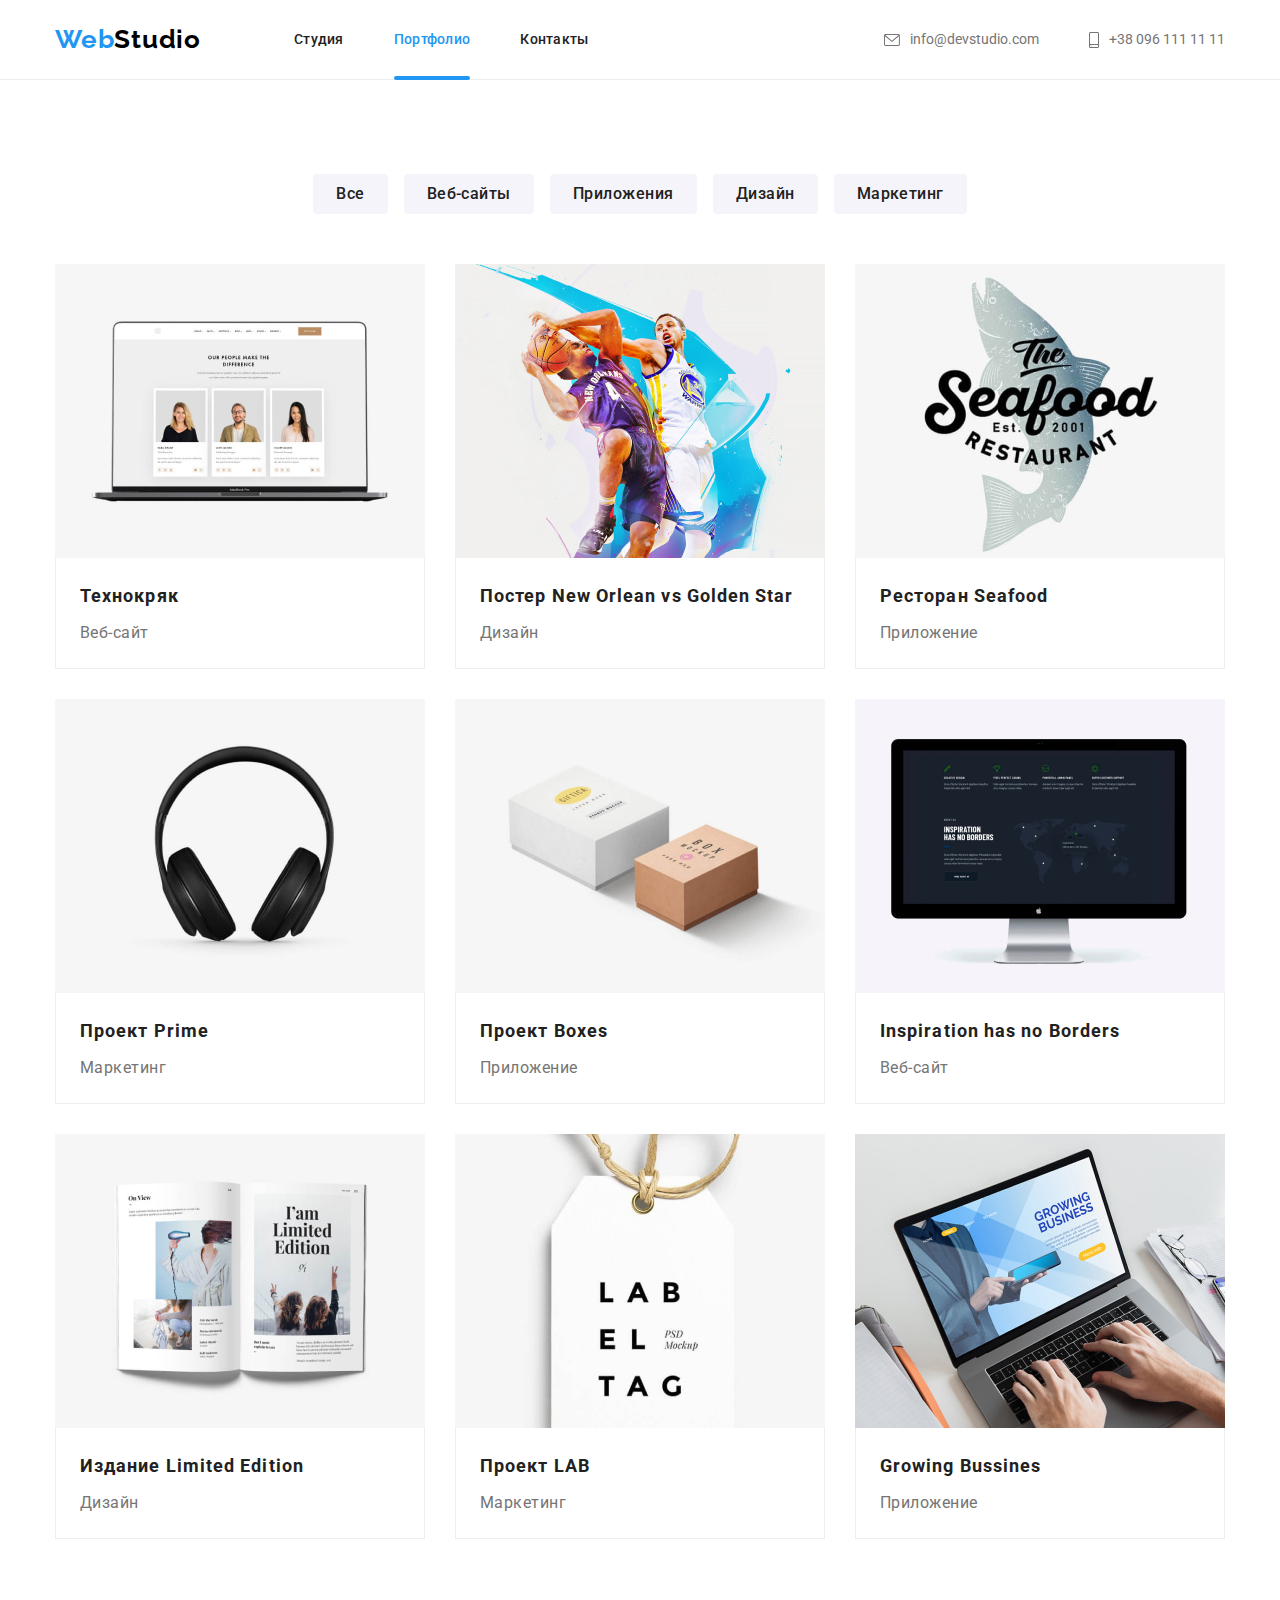
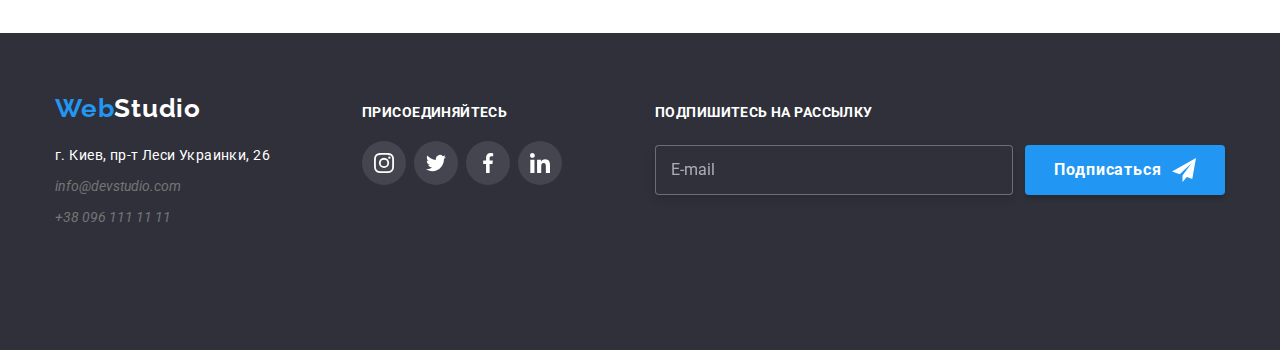
==== commit a9bf3caa: "Адаптивная верстка" ====
--- a/portfolio.html
+++ b/portfolio.html
@@ -21,44 +21,79 @@
   <!-- Хедер -->
     <header class="header">
       <div class="conteiner header__conteiner">
-        <!-- <nav class="page-nav">
+        <!-- Мобильное меню -->
+        <div class="header__mobile">
           <a class="logo" href="./index.html">Web<span class="logo__text">Studio</span></a>
-          <ul class="page-nav__list">
-            <li class="page-nav__item">
-              <a class="page-nav__link" href="./index.html">Студия</a>
-            </li>
-            <li class="page-nav__item">
-              <a class="page-nav__link  page-nav__link--current" href="./portfolio.html">Портфолио</a>
-            </li>
-            <li class="page-nav__item">
-              <a class="page-nav__link" href="">Контакты</a>
-            </li>
-          </ul>
-        </nav>
-        <ul class="contacts">
-          <li class="contacts__item">
-            <a class="contacts__link" href="mailto:info@devstudio.com"><svg class="contacts__icon" width="16" height="16">
-                <use href="./images/icons.svg#icon-envelope"></use>
-              </svg>
-              info@devstudio.com</a>
-          </li>
-          <li class="contacts__item">
-            <a class="contacts__link header__link" href="tel:+380961111111"><svg class="contacts__icon" width="10"
-                height="16">
-                <use href="./images/icons.svg#icon-smartphone"></use>
-              </svg>
-              +38 096 111 11 11</a>
-          </li>
-        </ul> -->
-        <!-- Мобильное меню -->
-          <div class="header__mobile-menu">
+          <button type="button" class="mobile__button" aria-expanded="false" data-menu-button>
+            <svg class="mobile__icon" width="40" height="40" aria-label="Переключатель мобильного меню">
+              <use class="mobile__icon mobile__icon--open" href="./images/icons.svg#icon-menu"></use>
+              <use class="mobile__icon mobile__icon--close" href="./images/icons.svg#icon-menu-close"></use>
+            </svg>
+          </button>
+        </div>
+        <div class="mobile__menu" data-menu>
+          <nav class="page-nav">
+            <ul class="page-nav__list">
+              <li class="page-nav__item">
+                <a class="page-nav__link" href="./index.html">Студия</a>
+              </li>
+              <li class="page-nav__item">
+                <a class="page-nav__link" href="./portfolio.html">Портфолио</a>
+              </li>
+              <li class="page-nav__item">
+                <a class="page-nav__link" href="">Контакты</a>
+              </li>
+            </ul>
+          </nav>
+          <ul class="contacts">
+            <li class="contacts__item">
+              <a class="contacts__link" href="tel:+380961111111">
+                +38 096 111 11 11</a>
+            </li>
+            <li class="contacts__item">
+              <a class="contacts__link contacts__link--small-gray" href="mailto:info@devstudio.com">
+                info@devstudio.com</a>
+            </li>
+          </ul>
+          <ul class="social-set">
+            <li class="social-set__item">Instagram</li>
+            <li class="social-set__item">Twitter</li>
+            <li class="social-set__item">Facebook</li>
+            <li class="social-set__item">LinkedIn</li>
+          </ul>
+        </div>
+        <!-- Меню для планшета та десктопа -->
+        <div class="header__menu">
+          <nav class="page-nav">
             <a class="logo" href="./index.html">Web<span class="logo__text">Studio</span></a>
-            <div class="mobile__wrapper">
-              <svg class="mobile__icon" width="24" height="24" data-menu-button>
-                <use href="./images/icons.svg#icon-menu"></use>
-              </svg>
-            </div>
-          </div>
+            <ul class="page-nav__list">
+              <li class="page-nav__item">
+                <a class="page-nav__link" href="./index.html">Студия</a>
+              </li>
+              <li class="page-nav__item">
+                <a class="page-nav__link page-nav__link--current" href="./portfolio.html">Портфолио</a>
+              </li>
+              <li class="page-nav__item">
+                <a class="page-nav__link" href="">Контакты</a>
+              </li>
+            </ul>
+          </nav>
+          <ul class="contacts">
+            <li class="contacts__item">
+              <a class="contacts__link" href="mailto:info@devstudio.com"><svg class="contacts__icon" width="16" height="12">
+                  <use href="./images/icons.svg#icon-envelope"></use>
+                </svg>
+                info@devstudio.com</a>
+            </li>
+            <li class="contacts__item">
+              <a class="contacts__link header__link" href="tel:+380961111111"><svg class="contacts__icon" width="10"
+                  height="16">
+                  <use href="./images/icons.svg#icon-smartphone"></use>
+                </svg>
+                +38 096 111 11 11</a>
+            </li>
+          </ul>
+        </div>
       </div>
     </header>
     <main>
@@ -91,20 +126,21 @@
               <a class="projects__link" href="">
                 <div class="projects__thumb">
                   <img class="projects__img"
-                    src="./images/project1.jpg"
+                    srcset="./images/projects/project1-370.jpg 370w,
+    ./images/projects/project1-740.jpg 740w"
+                    sizes="370px"
+                    src="./images/projects/project1-370.jpg"
                     alt="веб-страница Технокряк, открытая на ноутбуке"
-                    width="370"
-                    height="295"
-                  />
-                  <div class="projects__overlay">
-                    <p class="projects__discription">
-                      Технокряк это современная площадка распространения коронавируса. Компании
-                      используют эту платформу для цифрового шпионажа и атак на защищённые сервера
-                      конкурентов.
-                    </p>
-                  </div>
-                </div>
-                <div class="projects__box">
+                  />
+                  <div class="projects__overlay">
+                    <p class="projects__discription">
+                      Технокряк это современная площадка распространения коронавируса. Компании
+                      используют эту платформу для цифрового шпионажа и атак на защищённые сервера
+                      конкурентов.
+                    </p>
+                  </div>
+                </div>
+                <div class="projects__box projects__box--big-pb">
                   <h2 class="projects__title">Технокряк</h2>
                   <p class="projects__type">Веб-сайт</p>
                 </div>
@@ -114,10 +150,11 @@
               <a class="projects__link" href="">
                 <div class="projects__thumb">
                   <img class="projects__img"
-                    src="./images/project2.jpg"
+                    srcset="./images/projects/project2-370.jpg 370w,
+    ./images/projects/project2-740.jpg 740w"
+                    sizes="370px"
+                    src="./images/projects/project2-370.jpg"
                     alt="Постер к игре в баскетбол"
-                    width="370"
-                    height="295"
                   />
                   <div class="projects__overlay">
                     <p class="projects__discription">
@@ -137,10 +174,11 @@
               <a class="projects__link" href="">
                 <div class="projects__thumb">
                   <img class="projects__img"
-                    src="./images/project3.jpg"
+                    srcset="./images/projects/project3-370.jpg 370w,
+    ./images/projects/project3-740.jpg 740w"
+                    sizes="370px"
+                    src="./images/projects/project3-370.jpg"
                     alt="Эмблема рыбного ресторана"
-                    width="370"
-                    height="295"
                   />
                   <div class="projects__overlay">
                     <p class="projects__discription">
@@ -160,10 +198,11 @@
               <a class="projects__link" href="">
                 <div class="projects__thumb">
                   <img class="projects__img"
-                    src="./images/project4.jpg"
+                    srcset="./images/projects/project4-370.jpg 370w,
+    ./images/projects/project4-740.jpg 740w"
+                    sizes="370px"
+                    src="./images/projects/project4-370.jpg"
                     alt="Накладные наушники"
-                    width="370"
-                    height="295"
                   />
                   <div class="projects__overlay">
                     <p class="projects__discription">
@@ -183,10 +222,11 @@
               <a class="projects__link" href="">
                 <div class="projects__thumb">
                   <img class="projects__img"
-                    src="./images/project5.jpg"
+                    srcset="./images/projects/project5-370.jpg 370w,
+    ./images/projects/project5-740.jpg 740w"
+                    sizes="370px"
+                    src="./images/projects/project5-370.jpg"
                     alt="две коробки разных цветов и размеров"
-                    width="370"
-                    height="295"
                   />
                   <div class="projects__overlay">
                     <p class="projects__discription">
@@ -206,10 +246,11 @@
               <a class="projects__link" href="">
                 <div class="projects__thumb">
                   <img class="projects__img"
-                    src="./images/project6.jpg"
+                    srcset="./images/projects/project6-370.jpg 370w,
+    ./images/projects/project6-740.jpg 740w"
+                    sizes="370px"
+                    src="./images/projects/project6-370.jpg"
                     alt="Монитор с изображением открытого веб-сайта"
-                    width="370"
-                    height="295"
                   />
                   <div class="projects__overlay">
                     <p  class="projects__discription">
@@ -229,10 +270,11 @@
               <a class="projects__link" href="">
                 <div class="projects__thumb">
                   <img class="projects__img"
-                    src="./images/project7.jpg"
+                    srcset="./images/projects/project7-370.jpg 370w,
+    ./images/projects/project7-740.jpg 740w"
+                    sizes="370px"
+                    src="./images/projects/project7-370.jpg"
                     alt="Развернутая книга"
-                    width="370"
-                    height="295"
                   />
                   <div class="projects__overlay">
                     <p  class="projects__discription">
@@ -252,10 +294,11 @@
               <a class="projects__link" href="">
                 <div class="projects__thumb">
                   <img class="projects__img"
-                    src="./images/project8.jpg"
+                    srcset="./images/projects/project8-370.jpg 370w,
+    ./images/projects/project8-740.jpg 740w"
+                    sizes="370px"
+                    src="./images/projects/project8-370.jpg"
                     alt="Бумажная бирка на шнурке"
-                    width="370"
-                    height="295"
                   />
                   <div class="projects__overlay">
                     <p class="projects__discription">
@@ -275,10 +318,11 @@
               <a class="projects__link" href="">
                 <div class="projects__thumb">
                   <img class="projects__img"
-                    src="./images/project9.jpg"
+                    srcset="./images/projects/project9-370.jpg 370w,
+    ./images/projects/project9-740.jpg 740w"
+                    sizes="370px"
+                    src="./images/projects/project9-370.jpg"
                     alt="Ноутбук с открытым приложение Growing Bussines"
-                    width="370"
-                    height="295"
                   />
                   <div class="projects__overlay">
                     <p class="projects__discription">
@@ -364,5 +408,6 @@
         </div>
       </div>
     </footer>
+    <script src="./js/mobile-menu.js"></script>
   </body>
 </html>
--- a/css/main.min.css
+++ b/css/main.min.css
@@ -1,2 +1,2 @@
-.visually-hidden{position:absolute;white-space:nowrap;width:1px;height:1px;overflow:hidden;border:0;padding:0;clip:rect(0 0 0 0);-webkit-clip-path:inset(50%);clip-path:inset(50%);margin:-1px}ul{padding:0;margin:0;list-style-type:none}a{text-decoration:none;color:inherit}img{display:block;min-width:100%;height:auto}p{margin-top:0;margin-bottom:0}.section{padding-top:60px;padding-bottom:60px}@media screen and (min-width: 1200px){.section{padding-top:94px;padding-bottom:94px}}.section--no-padding-top{padding-top:0}.section--bgc-gray{background-color:#f5f4fa}.section__title{margin-top:0px;margin-bottom:30px;text-align:center;color:#212121;font-size:28px;line-height:1.18;letter-spacing:0.03em}@media screen and (min-width: 1200px){.section__title{margin-bottom:50px;font-size:36px;line-height:1.17}}.conteiner{margin-right:auto;margin-left:auto;padding-left:15px;padding-right:15px}@media screen and (min-width: 480px){.conteiner{width:480px}}@media screen and (min-width: 768px){.conteiner{width:768px}}@media screen and (min-width: 1200px){.conteiner{width:1200px}}.button{display:-webkit-box;display:-ms-flexbox;display:flex;-webkit-box-pack:center;-ms-flex-pack:center;justify-content:center;-webkit-box-align:center;-ms-flex-align:center;align-items:center;text-align:center;padding:0;cursor:pointer;-webkit-transition:color 250ms cubic-bezier(0.4, 0, 0.2, 1),background-color 250ms cubic-bezier(0.4, 0, 0.2, 1),-webkit-box-shadow 250ms cubic-bezier(0.4, 0, 0.2, 1);transition:color 250ms cubic-bezier(0.4, 0, 0.2, 1),background-color 250ms cubic-bezier(0.4, 0, 0.2, 1),-webkit-box-shadow 250ms cubic-bezier(0.4, 0, 0.2, 1);transition:color 250ms cubic-bezier(0.4, 0, 0.2, 1),background-color 250ms cubic-bezier(0.4, 0, 0.2, 1),box-shadow 250ms cubic-bezier(0.4, 0, 0.2, 1);transition:color 250ms cubic-bezier(0.4, 0, 0.2, 1),background-color 250ms cubic-bezier(0.4, 0, 0.2, 1),box-shadow 250ms cubic-bezier(0.4, 0, 0.2, 1),-webkit-box-shadow 250ms cubic-bezier(0.4, 0, 0.2, 1)}.button:hover,.button:focus{background-color:#2196f3;color:#fff}.button__icon--append{margin-left:10px}.socials{display:-webkit-box;display:-ms-flexbox;display:flex;-ms-flex-wrap:wrap;flex-wrap:wrap;-webkit-box-pack:center;-ms-flex-pack:center;justify-content:center}.socials__item:not(:last-child){margin-right:16px}.socials__item--10px-margin:not(:last-child){margin-right:8px}.socials__link{width:44px;height:44px;display:-webkit-box;display:-ms-flexbox;display:flex;-webkit-box-pack:center;-ms-flex-pack:center;justify-content:center;-webkit-box-align:center;-ms-flex-align:center;align-items:center;border-radius:50%;background-color:#fff;text-align:center;-webkit-transition:background-color 250ms cubic-bezier(0.4, 0, 0.2, 1);transition:background-color 250ms cubic-bezier(0.4, 0, 0.2, 1)}.socials__link:hover,.socials__link:focus{background-color:#2196f3}.socials__link--bgc-gray{background-color:rgba(255,255,255,0.1);-webkit-transition:background-color 250ms cubic-bezier(0.4, 0, 0.2, 1);transition:background-color 250ms cubic-bezier(0.4, 0, 0.2, 1)}.socials__icon{fill:#afb1b8;-webkit-transition:fill 250ms cubic-bezier(0.4, 0, 0.2, 1);transition:fill 250ms cubic-bezier(0.4, 0, 0.2, 1)}.socials__link:hover .socials__icon,.socials__link:focus .socials__icon{fill:#fff}.socials__icon--fill-white{fill:#fff}body{font-family:"Roboto",sans-serif;font-size:14px;line-height:1.71;padding-top:60px;color:#757575;background-color:#fff}@media screen and (min-width: 1200px){body{padding-top:80px}}.logo{display:inline-block;font-family:"Raleway",sans-serif;font-weight:700;font-size:24px;line-height:1.16;letter-spacing:0.03em;color:#2196f3}.logo__text{color:#000000}.logo__text--light-theme{color:#fff}.header{position:fixed;width:100%;height:60px;top:0;left:0;z-index:1;border-bottom:1px solid #ececec;background-color:#fff}.header__conteiner{position:relative;text-align:center;height:100%}.header__desktop-menu{display:none}.header__mobile-menu{display:-webkit-box;display:-ms-flexbox;display:flex;-webkit-box-pack:justify;-ms-flex-pack:justify;justify-content:space-between;-webkit-box-align:center;-ms-flex-align:center;align-items:center;height:100%}.mobile__menu{position:fixed;top:0;left:0;width:100%;padding:45px 15px 10px 15px;z-index:12;background-color:#fff}.mobile__wrapper{position:absolute;top:10px;right:15px;display:-webkit-box;display:-ms-flexbox;display:flex;width:40px;height:40px;-webkit-box-pack:center;-ms-flex-pack:center;justify-content:center;-webkit-box-align:center;-ms-flex-align:center;align-items:center;margin-left:auto}.mobile__icon{-webkit-transition:fill 250ms cubic-bezier(0.4, 0, 0.2, 1);transition:fill 250ms cubic-bezier(0.4, 0, 0.2, 1)}.mobile__icon:hover,.mobile__icon:focus{fill:#2196f3}.mobile__icon--close{opacity:1}.is-open .mobile__icon--close{opacity:0}.page-nav{text-align:start}.page-nav__link{display:block;padding-bottom:32px;color:#212121;font-weight:500;font-size:40px;line-height:1.18;letter-spacing:0.02em;-webkit-transition:color 250ms cubic-bezier(0.4, 0, 0.2, 1);transition:color 250ms cubic-bezier(0.4, 0, 0.2, 1)}.page-nav__link:hover,.page-nav__link:focus{color:#2196f3}.contacts{margin-top:300px;text-align:start}.contacts__item{margin-bottom:32px}.contacts__item:last-child{margin-bottom:64px}.contacts__link{display:-webkit-inline-box;display:-ms-inline-flexbox;display:inline-flex;-webkit-box-align:center;-ms-flex-align:center;align-items:center;color:#2196f3;font-weight:500;font-size:34px;line-height:1.18;font-style:normal;letter-spacing:0.02em;-webkit-transition:color 250ms cubic-bezier(0.4, 0, 0.2, 1);transition:color 250ms cubic-bezier(0.4, 0, 0.2, 1)}.contacts__link:hover,.contacts__link:focus{color:#2196f3}.contacts__link--small-gray{font-size:24px;line-height:1.17;letter-spacing:0.02em;color:#757575}.social-set{display:-webkit-box;display:-ms-flexbox;display:flex;-webkit-box-pack:stretch;-ms-flex-pack:stretch;justify-content:stretch;-webkit-box-align:center;-ms-flex-align:center;align-items:center}.social-set__item{font-weight:500;font-size:18px;line-height:1.22;letter-spacing:0.02em;color:#2196f3}.social-set__item:not(:first-child){padding-left:10px;border-left:1px solid rgba(33,33,33,0.2)}.social-set__item:not(:last-child){padding-right:10px}@media screen and (max-width: 1199px){.header--desktop{display:none}}@media screen and (min-width: 1200px){.page-nav{display:-webkit-box;display:-ms-flexbox;display:flex;-webkit-box-align:center;-ms-flex-align:center;align-items:center}.page-nav__list{display:-webkit-box;display:-ms-flexbox;display:flex;margin-left:93px}.page-nav__item:not(:first-child){margin-left:50px}.page-nav__link{display:block;padding-top:32px;padding-bottom:32px;color:#212121;font-weight:500;line-height:1.14;letter-spacing:0.02em;-webkit-transition:color 250ms cubic-bezier(0.4, 0, 0.2, 1);transition:color 250ms cubic-bezier(0.4, 0, 0.2, 1)}.page-nav__link:hover,.page-nav__link:focus{color:#2196f3}.page-nav__link--current{position:relative;color:#2196f3}.page-nav__link--current::after{content:'';position:absolute;left:0;bottom:-1px;width:100%;height:4px;background-color:#2196f3;border-radius:2px}.contacts{display:-webkit-box;display:-ms-flexbox;display:flex;-webkit-box-align:center;-ms-flex-align:center;align-items:center;margin-left:auto}.contacts__item:not(:first-child){margin-left:50px}.contacts__link{display:-webkit-inline-box;display:-ms-inline-flexbox;display:inline-flex;-webkit-box-align:center;-ms-flex-align:center;align-items:center;padding-top:28px;padding-bottom:28px;color:#757575;font-weight:500;font-style:normal;letter-spacing:0.02em;-webkit-transition:color 250ms cubic-bezier(0.4, 0, 0.2, 1);transition:color 250ms cubic-bezier(0.4, 0, 0.2, 1)}.contacts__link:hover,.contacts__link:focus{color:#2196f3}.contacts__icon{margin-right:10px;fill:#757575;-webkit-transition:fill 250ms cubic-bezier(0.4, 0, 0.2, 1);transition:fill 250ms cubic-bezier(0.4, 0, 0.2, 1)}.contacts__link:hover .contacts__icon,.contacts__link:focus .contacts__icon{fill:#2196f3}}.hero{margin-left:auto;margin-right:auto;padding-top:118px;padding-bottom:118px;height:400px;max-width:480px;text-align:center;background-color:#c4c4c4;background-image:-webkit-gradient(linear, left top, right top, from(rgba(47,48,58,0.4)), to(rgba(47,48,58,0.4))),url(../images/hero-Img.jpg);background-image:linear-gradient(to right, rgba(47,48,58,0.4), rgba(47,48,58,0.4)),url(../images/hero-Img.jpg);background-size:cover;background-position:center;background-repeat:no-repeat}@media screen and (min-width: 768px){.hero{max-width:768px}}@media screen and (min-width: 1200px){.hero{padding-top:200px;padding-bottom:200px;height:600px;max-width:1600px}}.hero__title{display:block;margin-right:auto;margin-left:auto;margin-top:0;margin-bottom:30px;max-width:360px;color:#fff;font-weight:900;font-size:26px;line-height:1.62;letter-spacing:0.06em;text-transform:uppercase}@media screen and (min-width: 1200px){.hero__title{max-width:700px;font-size:44px;line-height:1.36}}.hero__button{display:inline-block;padding-left:32px;padding-right:32px;padding-top:10px;padding-bottom:10px;border:1px solid transparent;border-radius:4px;-webkit-box-shadow:0px 4px 4px rgba(0,0,0,0.15);box-shadow:0px 4px 4px rgba(0,0,0,0.15);color:#fff;background-color:#2196f3;font-family:"Roboto",sans-serif;font-weight:700;font-size:16px;line-height:1.87;letter-spacing:0.06em}.hero__button:hover,.hero__button:focus{background-color:#188ce8}.features{margin-bottom:-30px}@media screen and (min-width: 768px){.features{display:-webkit-box;display:-ms-flexbox;display:flex;-webkit-box-pack:center;-ms-flex-pack:center;justify-content:center;-ms-flex-wrap:wrap;flex-wrap:wrap;margin-right:-15px;margin-left:-15px}}.features__item{margin-bottom:30px}@media screen and (max-width: 767px){.features__item{max-width:450px}}@media screen and (min-width: 768px){.features__item{width:354px;margin-right:15px;margin-left:15px}}@media screen and (min-width: 1200px){.features__item{width:270px}}.features__wrapper{height:120px;display:-webkit-box;display:-ms-flexbox;display:flex;-webkit-box-pack:center;-ms-flex-pack:center;justify-content:center;-webkit-box-align:center;-ms-flex-align:center;align-items:center;text-align:center;background:#f5f4fa;border-radius:4px}.features__title{margin-top:30px;margin-bottom:10px;font-size:14px;line-height:1.14;color:#212121;letter-spacing:0.03em;text-align:center;text-transform:uppercase}.features__discription{letter-spacing:0.03em}@media screen and (max-width: 1199px){.business__section{display:none}}.business{display:-webkit-box;display:-ms-flexbox;display:flex;-webkit-box-pack:center;-ms-flex-pack:center;justify-content:center;-ms-flex-wrap:wrap;flex-wrap:wrap}.business__item{position:relative}.business__item:not(:last-child){margin-right:30px}.business__description{position:absolute;left:0;bottom:0;width:100%;height:70px;display:-webkit-box;display:-ms-flexbox;display:flex;-webkit-box-pack:center;-ms-flex-pack:center;justify-content:center;-webkit-box-align:center;-ms-flex-align:center;align-items:center;background-color:rgba(47,48,58,0.8)}.business__title{font-size:14px;line-height:1.14;text-align:center;letter-spacing:0.03em;text-transform:uppercase;color:#fff}.business{display:-webkit-box;display:-ms-flexbox;display:flex;-webkit-box-pack:center;-ms-flex-pack:center;justify-content:center;-ms-flex-wrap:wrap;flex-wrap:wrap}.business__item{position:relative}.business__item:not(:last-child){margin-right:30px}.business__description{position:absolute;left:0;bottom:0;width:100%;height:70px;display:-webkit-box;display:-ms-flexbox;display:flex;-webkit-box-pack:center;-ms-flex-pack:center;justify-content:center;-webkit-box-align:center;-ms-flex-align:center;align-items:center;background-color:rgba(47,48,58,0.8)}.business__title{font-size:14px;line-height:1.14;text-align:center;letter-spacing:0.03em;text-transform:uppercase;color:#fff}.team{margin-bottom:-30px}@media screen and (min-width: 768px){.team{display:-webkit-box;display:-ms-flexbox;display:flex;-webkit-box-pack:center;-ms-flex-pack:center;justify-content:center;-ms-flex-wrap:wrap;flex-wrap:wrap;margin-left:-15px;margin-right:-15px}}.team__item{margin-bottom:30px;background-color:#fff;-webkit-box-shadow:0px 1px 3px rgba(0,0,0,0.12),0px 1px 1px rgba(0,0,0,0.14),0px 2px 1px rgba(0,0,0,0.2);box-shadow:0px 1px 3px rgba(0,0,0,0.12),0px 1px 1px rgba(0,0,0,0.14),0px 2px 1px rgba(0,0,0,0.2);border-radius:0px 0px 4px 4px}@media screen and (min-width: 768px){.team__item{margin-left:15px;margin-right:15px}}.team__discription{padding-top:30px;padding-bottom:30px;text-align:center;font-size:16px;line-height:1.19;letter-spacing:0.03em}.team__title{margin-top:0px;margin-bottom:10px;font-size:inherit;line-height:inherit;font-weight:500;color:#212121}.team__text{margin-top:0;margin-bottom:16px}.clients{display:-webkit-box;display:-ms-flexbox;display:flex;-webkit-box-pack:center;-ms-flex-pack:center;justify-content:center;-ms-flex-wrap:wrap;flex-wrap:wrap;margin-left:-15px;margin-right:-15px;margin-bottom:-30px}.clients__item{min-width:210px;min-height:92px;margin-left:15px;margin-right:15px;margin-bottom:30px}@media screen and (min-width: 768px){.clients__item{min-width:226px}}@media screen and (min-width: 1200px){.clients__item{min-width:170px}}.clients__link{width:100%;height:100%;display:-webkit-box;display:-ms-flexbox;display:flex;-webkit-box-pack:center;-ms-flex-pack:center;justify-content:center;-webkit-box-align:center;-ms-flex-align:center;align-items:center;border:1px solid #afb1b8;border-radius:4px;-webkit-transition:border-color 250ms cubic-bezier(0.4, 0, 0.2, 1);transition:border-color 250ms cubic-bezier(0.4, 0, 0.2, 1)}.clients__link:hover,.clients__link:focus{border-color:#2196f3}.clients__logo{fill:#afb1b8;-webkit-transition:fill 250ms cubic-bezier(0.4, 0, 0.2, 1);transition:fill 250ms cubic-bezier(0.4, 0, 0.2, 1)}.clients__link:hover .clients__logo,.clients__link:focus .clients__logo{fill:#2196f3}.footer{padding-top:60px;padding-bottom:60px;background-color:#2f303a}.footer__conteiner{text-align:center}@media screen and (min-width: 768px){.footer__conteiner{display:-webkit-box;display:-ms-flexbox;display:flex;-webkit-box-align:baseline;-ms-flex-align:baseline;align-items:baseline;-ms-flex-pack:distribute;justify-content:space-around;-ms-flex-wrap:wrap;flex-wrap:wrap}}@media screen and (min-width: 1200px){.footer__conteiner{text-align:start}}@media screen and (min-width: 1200px){.footer__contacts{-webkit-box-flex:1;-ms-flex-positive:1;flex-grow:1}}.footer__logo{margin-bottom:20px}.address__list{margin-bottom:60px}.address__item:not(:first-child){margin-top:7px}.address__map-link{font-style:normal;letter-spacing:0.03em;color:#fff}.address__link{font-style:normal;letter-spacing:0.03em;-webkit-transition:color 250ms cubic-bezier(0.4, 0, 0.2, 1);transition:color 250ms cubic-bezier(0.4, 0, 0.2, 1);color:rgba(255,255,255,0.6)}.address__link:hover,.address__link:focus{color:#2196f3}.footer__socials{display:-webkit-box;display:-ms-flexbox;display:flex;-webkit-box-orient:vertical;-webkit-box-direction:normal;-ms-flex-direction:column;flex-direction:column;-webkit-box-pack:left;-ms-flex-pack:left;justify-content:left;margin-bottom:60px}@media screen and (min-width: 1200px){.footer__socials{margin-right:93px}}.footer__title{margin-top:0;margin-bottom:20px;font-size:14px;line-height:1.14;letter-spacing:0.03em;text-transform:uppercase;color:#fff}@media screen and (min-width: 1200px){.subscription{max-width:570px}}.subscription__title{font-weight:700;line-height:1.14px;letter-spacing:0.03em;text-transform:uppercase;color:#fff}.subscription__form{margin-top:20px}@media screen and (min-width: 1200px){.subscription__form{display:-webkit-box;display:-ms-flexbox;display:flex;-webkit-box-align:center;-ms-flex-align:center;align-items:center}}.subscription__input{font-size:16px;line-height:1.25;padding-left:15px;-webkit-box-align:center;-ms-flex-align:center;align-items:center;width:100%;height:50px;color:#fff;background-color:#2f303a;border:1px solid rgba(255,255,255,0.3);-webkit-filter:drop-shadow(0px 4px 4px rgba(0,0,0,0.15));filter:drop-shadow(0px 4px 4px rgba(0,0,0,0.15));border-radius:4px}@media screen and (max-width: 1199px){.subscription__input{max-width:450px}}@media screen and (min-width: 480px){.subscription__input{width:450px}}@media screen and (min-width: 1200px){.subscription__input{max-width:100%}}.subscription__input::-webkit-input-placeholder{color:rgba(255,255,255,0.6)}.subscription__input:-ms-input-placeholder{color:rgba(255,255,255,0.6)}.subscription__input::-ms-input-placeholder{color:rgba(255,255,255,0.6)}.subscription__input::placeholder{color:rgba(255,255,255,0.6)}.subscription__button{margin-top:20px;margin-right:auto;margin-left:auto;min-width:200px;height:50px;font-weight:700;font-size:16px;line-height:1.88;letter-spacing:0.06em;color:#fff;background-color:#2196f3;border:none;border-radius:4px;-webkit-box-shadow:0px 4px 4px rgba(0,0,0,0.15);box-shadow:0px 4px 4px rgba(0,0,0,0.15)}@media screen and (min-width: 1200px){.subscription__button{margin-top:0;margin-right:0;margin-left:12px}}.subscription__button:hover,.subscription__button:focus{background-color:#188ce8}.backdrop{position:fixed;top:0;left:50%;-webkit-transform:translateX(-50%);transform:translateX(-50%);z-index:10;width:100%;height:100%;background-color:rgba(0,0,0,0.2);opacity:1;-webkit-transition:opacity 250ms cubic-bezier(0.4, 0, 0.2, 1);transition:opacity 250ms cubic-bezier(0.4, 0, 0.2, 1)}.is-hidden{opacity:0;visibility:hidden;pointer-events:none}.modal-box{-webkit-transform:translate(-50%, -50%) scale(0.5);transform:translate(-50%, -50%) scale(0.5)}.modal-box{position:absolute;top:50%;left:50%;-webkit-transform:translate(-50%, -50%) scale(1);transform:translate(-50%, -50%) scale(1);background-color:#fff;-webkit-transition:-webkit-transform 250ms cubic-bezier(0.4, 0, 0.2, 1);transition:-webkit-transform 250ms cubic-bezier(0.4, 0, 0.2, 1);transition:transform 250ms cubic-bezier(0.4, 0, 0.2, 1);transition:transform 250ms cubic-bezier(0.4, 0, 0.2, 1), -webkit-transform 250ms cubic-bezier(0.4, 0, 0.2, 1)}@media screen and (max-width: 479px){.modal-box{width:100%;height:100%}}@media screen and (min-width: 480px){.modal-box{width:450px;height:609px}}@media screen and (min-width: 1200px){.modal-box{width:528px;height:581px}}.modal-box__wrapper{display:-webkit-box;display:-ms-flexbox;display:flex;-webkit-box-orient:vertical;-webkit-box-direction:normal;-ms-flex-direction:column;flex-direction:column;width:100%;height:100%;padding:40px 15px;font-size:12px;line-height:1.17;letter-spacing:0.01em;color:#757575}@media screen and (min-width: 480px){.modal-box__wrapper{padding:40px}}.modal-box__title{margin-bottom:12px;font-weight:700;font-size:20px;line-height:1.15;text-align:center;letter-spacing:0.03em;color:#212121}.close-button{position:absolute;top:8px;right:8px;min-width:30px;min-height:30px;background:#fff;border:1px solid rgba(0,0,0,0.1);border-radius:50%;-webkit-transition:background-color 250ms cubic-bezier(0.4, 0, 0.2, 1);transition:background-color 250ms cubic-bezier(0.4, 0, 0.2, 1)}.close-button:hover,.close-button:focus{background:#fff}.close-button__icon{fill:#212121;-webkit-transition:fill 250ms cubic-bezier(0.4, 0, 0.2, 1);transition:fill 250ms cubic-bezier(0.4, 0, 0.2, 1)}.close-button:hover .close-button__icon,.close-button:focus .close-button__icon{fill:#2196f3}.form__field{margin-bottom:10px}.form__label{display:block;margin-bottom:4px}.form__wrapper{position:relative}.form__input{width:100%;height:40px;-webkit-box-align:center;-ms-flex-align:center;align-items:center;padding-left:42px;border:1px solid rgba(33,33,33,0.2);border-radius:4px;outline:none;-webkit-transition:border 250ms cubic-bezier(0.4, 0, 0.2, 1);transition:border 250ms cubic-bezier(0.4, 0, 0.2, 1)}.form__field:focus-within .form__input{border:1px solid #2196f3}.form__icon{position:absolute;top:50%;left:12px;-webkit-transform:translateY(-50%);transform:translateY(-50%);fill:#212121;-webkit-transition:fill 250ms cubic-bezier(0.4, 0, 0.2, 1);transition:fill 250ms cubic-bezier(0.4, 0, 0.2, 1)}.form__field:focus-within .form__icon{fill:#2196f3}.form__comment{margin-bottom:0}.form__textarea{display:block;width:100%;min-height:120px;resize:none;padding:12px;font-size:14px;line-height:1.14;letter-spacing:0.01em;border:1px solid rgba(33,33,33,0.2);border-radius:4px;outline:none;-webkit-transition:border 250ms cubic-bezier(0.4, 0, 0.2, 1);transition:border 250ms cubic-bezier(0.4, 0, 0.2, 1)}.form__textarea::-webkit-input-placeholder{font-size:14px;line-height:1.14;letter-spacing:0.01em;color:rgba(117,117,117,0.5)}.form__textarea:-ms-input-placeholder{font-size:14px;line-height:1.14;letter-spacing:0.01em;color:rgba(117,117,117,0.5)}.form__textarea::-ms-input-placeholder{font-size:14px;line-height:1.14;letter-spacing:0.01em;color:rgba(117,117,117,0.5)}.form__textarea::placeholder{font-size:14px;line-height:1.14;letter-spacing:0.01em;color:rgba(117,117,117,0.5)}.form__comment:focus-within .form__textarea{border:1px solid #2196f3}.checkbox__label{display:-webkit-box;display:-ms-flexbox;display:flex;-webkit-box-pack:center;-ms-flex-pack:center;justify-content:center;-webkit-box-align:center;-ms-flex-align:center;align-items:center}.checkbox{margin-top:20px;font-size:12px;line-height:1.17;letter-spacing:0.03em}@media screen and (max-width: 479px){.checkbox{font-size:9px;line-height:1.1}}@media screen and (min-width: 1200px){.checkbox{font-size:14px;line-height:1.71}}.checkbox__icon{margin-right:4px;width:15px;height:15px;border:2px solid #212121;border-radius:4px;-webkit-transition:background-color 250ms cubic-bezier(0.4, 0, 0.2, 1),-webkit-box-shadow 250ms cubic-bezier(0.4, 0, 0.2, 1);transition:background-color 250ms cubic-bezier(0.4, 0, 0.2, 1),-webkit-box-shadow 250ms cubic-bezier(0.4, 0, 0.2, 1);transition:box-shadow 250ms cubic-bezier(0.4, 0, 0.2, 1),background-color 250ms cubic-bezier(0.4, 0, 0.2, 1);transition:box-shadow 250ms cubic-bezier(0.4, 0, 0.2, 1),background-color 250ms cubic-bezier(0.4, 0, 0.2, 1),-webkit-box-shadow 250ms cubic-bezier(0.4, 0, 0.2, 1)}.checkbox__input:focus+.checkbox__icon{-webkit-box-shadow:0 0 0 2px #2196f3;box-shadow:0 0 0 2px #2196f3}.checkbox__input:checked:focus+.checkbox__icon{-webkit-box-shadow:0 0 0 2px #212121;box-shadow:0 0 0 2px #212121}.checkbox__input:checked+.checkbox__icon{border-color:#2196f3;background-color:#2196f3;background-image:url(../images/icon-checked.svg);background-size:contain;background-repeat:no-repeat;background-origin:border-box}.policy{margin-left:4px;color:#2196f3;text-decoration:underline}.button__wrapper{display:-webkit-box;display:-ms-flexbox;display:flex;-webkit-box-pack:center;-ms-flex-pack:center;justify-content:center;-webkit-box-align:center;-ms-flex-align:center;align-items:center;margin-top:30px}.form__button{width:200px;height:50px;font-weight:700;font-size:16px;line-height:1.88;letter-spacing:0.06em;color:#fff;background-color:#2196f3;border:none;border-radius:4px;-webkit-box-shadow:0px 4px 4px rgba(0,0,0,0.15);box-shadow:0px 4px 4px rgba(0,0,0,0.15)}.form__button:hover,.form__button:focus{background-color:#188ce8}.filter{display:-webkit-box;display:-ms-flexbox;display:flex;-ms-flex-wrap:wrap;flex-wrap:wrap;margin-right:-4px;margin-left:-4px;margin-bottom:35px}@media screen and (min-width: 768px){.filter{-webkit-box-pack:center;-ms-flex-pack:center;justify-content:center}}.filter__button{padding:6px 22px;margin-right:4px;margin-left:4px;margin-bottom:15px;border:1px solid transparent;border-radius:4px;color:#212121;background-color:#f5f4fa;font-family:"Roboto",sans-serif;font-weight:500;font-size:16px;line-height:1.62;letter-spacing:0.03em}.filter__button:hover,.filter__button:focus{color:#fff;-webkit-box-shadow:0px 3px 1px rgba(0,0,0,0.1),0px 1px 2px rgba(0,0,0,0.08),0px 2px 2px rgba(0,0,0,0.12);box-shadow:0px 3px 1px rgba(0,0,0,0.1),0px 1px 2px rgba(0,0,0,0.08),0px 2px 2px rgba(0,0,0,0.12)}.filter__item:not(:last-child){margin-right:8px}.projects{display:-webkit-box;display:-ms-flexbox;display:flex;-webkit-box-pack:center;-ms-flex-pack:center;justify-content:center;-ms-flex-wrap:wrap;flex-wrap:wrap;margin-bottom:-30px}@media screen and (min-width: 768px){.projects{margin-left:-15px;margin-right:-15px}}.projects__item{margin-bottom:30px;background:#fff}@media screen and (min-width: 768px){.projects__item{margin-left:15px;margin-right:15px}}.projects__link{display:inline-block;-webkit-transition:-webkit-box-shadow 250ms cubic-bezier(0.4, 0, 0.2, 1);transition:-webkit-box-shadow 250ms cubic-bezier(0.4, 0, 0.2, 1);transition:box-shadow 250ms cubic-bezier(0.4, 0, 0.2, 1);transition:box-shadow 250ms cubic-bezier(0.4, 0, 0.2, 1), -webkit-box-shadow 250ms cubic-bezier(0.4, 0, 0.2, 1)}.projects__link:hover,.projects__link:focus{-webkit-box-shadow:0px 1px 1px rgba(0,0,0,0.12),0px 4px 4px rgba(0,0,0,0.06),1px 4px 6px rgba(0,0,0,0.16);box-shadow:0px 1px 1px rgba(0,0,0,0.12),0px 4px 4px rgba(0,0,0,0.06),1px 4px 6px rgba(0,0,0,0.16)}.projects__thumb{position:relative;overflow:hidden}.projects__box{padding:20px 24px;border:1px solid #eeeeee;border-top:0px}.projects__title{margin-top:0;margin-bottom:4px;font-size:18px;line-height:2;letter-spacing:0.06em;color:#212121}.projects__type{font-size:16px;line-height:1.87;letter-spacing:0.03em}.projects__overlay{position:absolute;top:0;left:0;display:-webkit-box;display:-ms-flexbox;display:flex;padding-left:24px;padding-right:24px;-webkit-box-pack:center;-ms-flex-pack:center;justify-content:center;-webkit-box-align:center;-ms-flex-align:center;align-items:center;width:100%;height:294px;background-color:rgba(33,150,243,0.9);-webkit-transform:translateY(101%);transform:translateY(101%);-webkit-transition:-webkit-transform 250ms cubic-bezier(0.4, 0, 0.2, 1);transition:-webkit-transform 250ms cubic-bezier(0.4, 0, 0.2, 1);transition:transform 250ms cubic-bezier(0.4, 0, 0.2, 1);transition:transform 250ms cubic-bezier(0.4, 0, 0.2, 1), -webkit-transform 250ms cubic-bezier(0.4, 0, 0.2, 1)}.projects__link:hover .projects__overlay,.projects__link:focus .projects__overlay{-webkit-transform:translateY(0);transform:translateY(0)}.projects__discription{font-size:18px;line-height:1.56;letter-spacing:0.03em;color:#fff}
+.visually-hidden{position:absolute;white-space:nowrap;width:1px;height:1px;overflow:hidden;border:0;padding:0;clip:rect(0 0 0 0);-webkit-clip-path:inset(50%);clip-path:inset(50%);margin:-1px}ul{padding:0;margin:0;list-style-type:none}a{text-decoration:none;color:inherit}img{display:block;max-width:100%;height:auto}p{margin-top:0;margin-bottom:0}.section{padding-top:60px;padding-bottom:60px}@media screen and (min-width: 1200px){.section{padding-top:94px;padding-bottom:94px}}.section--no-padding-top{padding-top:0}.section--bgc-gray{background-color:#f5f4fa}.section__title{margin-top:0px;margin-bottom:30px;text-align:center;color:#212121;font-size:28px;line-height:1.18;letter-spacing:0.03em}@media screen and (min-width: 1200px){.section__title{margin-bottom:50px;font-size:36px;line-height:1.17}}.conteiner{margin-right:auto;margin-left:auto;padding-left:15px;padding-right:15px}@media screen and (min-width: 480px){.conteiner{width:480px}}@media screen and (min-width: 768px){.conteiner{width:768px}}@media screen and (min-width: 1200px){.conteiner{width:1200px}}.button{display:-webkit-box;display:-ms-flexbox;display:flex;-webkit-box-pack:center;-ms-flex-pack:center;justify-content:center;-webkit-box-align:center;-ms-flex-align:center;align-items:center;text-align:center;padding:0;cursor:pointer;-webkit-transition:color 250ms cubic-bezier(0.4, 0, 0.2, 1),background-color 250ms cubic-bezier(0.4, 0, 0.2, 1),-webkit-box-shadow 250ms cubic-bezier(0.4, 0, 0.2, 1);transition:color 250ms cubic-bezier(0.4, 0, 0.2, 1),background-color 250ms cubic-bezier(0.4, 0, 0.2, 1),-webkit-box-shadow 250ms cubic-bezier(0.4, 0, 0.2, 1);transition:color 250ms cubic-bezier(0.4, 0, 0.2, 1),background-color 250ms cubic-bezier(0.4, 0, 0.2, 1),box-shadow 250ms cubic-bezier(0.4, 0, 0.2, 1);transition:color 250ms cubic-bezier(0.4, 0, 0.2, 1),background-color 250ms cubic-bezier(0.4, 0, 0.2, 1),box-shadow 250ms cubic-bezier(0.4, 0, 0.2, 1),-webkit-box-shadow 250ms cubic-bezier(0.4, 0, 0.2, 1)}.button:hover,.button:focus{background-color:#2196f3;color:#fff}.button__icon--append{margin-left:10px}.socials{display:-webkit-box;display:-ms-flexbox;display:flex;-ms-flex-wrap:wrap;flex-wrap:wrap;-webkit-box-pack:center;-ms-flex-pack:center;justify-content:center}.socials__item:not(:last-child){margin-right:16px}.socials__item--10px-margin:not(:last-child){margin-right:8px}.socials__link{width:44px;height:44px;display:-webkit-box;display:-ms-flexbox;display:flex;-webkit-box-pack:center;-ms-flex-pack:center;justify-content:center;-webkit-box-align:center;-ms-flex-align:center;align-items:center;border-radius:50%;background-color:#fff;text-align:center;-webkit-transition:background-color 250ms cubic-bezier(0.4, 0, 0.2, 1);transition:background-color 250ms cubic-bezier(0.4, 0, 0.2, 1)}.socials__link:hover,.socials__link:focus{background-color:#2196f3}.socials__link--bgc-gray{background-color:rgba(255,255,255,0.1);-webkit-transition:background-color 250ms cubic-bezier(0.4, 0, 0.2, 1);transition:background-color 250ms cubic-bezier(0.4, 0, 0.2, 1)}.socials__icon{fill:#afb1b8;-webkit-transition:fill 250ms cubic-bezier(0.4, 0, 0.2, 1);transition:fill 250ms cubic-bezier(0.4, 0, 0.2, 1)}.socials__link:hover .socials__icon,.socials__link:focus .socials__icon{fill:#fff}.socials__icon--fill-white{fill:#fff}body{font-family:"Roboto",sans-serif;font-size:14px;line-height:1.71;padding-top:60px;color:#757575;background-color:#fff}@media screen and (min-width: 768px){body{padding-top:80px}}.logo{display:inline-block;font-family:"Raleway",sans-serif;font-weight:700;font-size:24px;line-height:1.16;letter-spacing:0.03em;color:#2196f3}@media screen and (min-width: 1200px){.logo{font-size:26px;line-height:1.2}}.logo__text{color:#000000}.logo__text--light-theme{color:#fff}.header{position:fixed;width:100%;height:60px;top:0;left:0;z-index:1;border-bottom:1px solid #ececec;background-color:#fff}@media screen and (min-width: 768px){.header{height:80px}}.header__conteiner{position:relative;height:100%}.header__mobile{display:-webkit-box;display:-ms-flexbox;display:flex;-webkit-box-pack:justify;-ms-flex-pack:justify;justify-content:space-between;-webkit-box-align:center;-ms-flex-align:center;align-items:center;height:100%}@media screen and (min-width: 768px){.header__mobile{display:none}}.mobile__button{position:relative;z-index:99;display:-webkit-box;display:-ms-flexbox;display:flex;-webkit-box-pack:center;-ms-flex-pack:center;justify-content:center;-webkit-box-align:center;-ms-flex-align:center;align-items:center;text-align:center;padding:0;margin-left:auto;background-color:transparent;border-color:transparent;cursor:pointer}.mobile__icon{-webkit-transition:fill 250ms cubic-bezier(0.4, 0, 0.2, 1);transition:fill 250ms cubic-bezier(0.4, 0, 0.2, 1)}.mobile__icon:hover,.mobile__icon:focus{fill:#2196f3}.mobile__icon--close{display:none}.is-active .mobile__icon--close{display:block}.is-active .mobile__icon--open{display:none}.mobile__menu{display:none;position:fixed;top:0;left:0;width:100%;height:100vh;padding:48px 40px;z-index:5;background-color:#fff}@media screen and (max-width: 380px){.mobile__menu{padding:48px 15px 15px}}.mobile__menu.is-open{display:block}@media screen and (max-width: 480px){.page-nav__item:not(:last-child){padding-bottom:32px}}.page-nav__link{display:block;color:#212121;font-weight:500;font-size:40px;line-height:1.18;letter-spacing:0.02em;-webkit-transition:color 250ms cubic-bezier(0.4, 0, 0.2, 1);transition:color 250ms cubic-bezier(0.4, 0, 0.2, 1)}.page-nav__link:hover,.page-nav__link:focus{color:#2196f3}@media screen and (max-width: 767px){.contacts{margin-top:calc(100vh - 496px)}.contacts__item{margin-bottom:32px;font-weight:500;font-size:34px;line-height:1.18;font-style:normal;letter-spacing:0.02em;color:#2196f3}.contacts__item:last-child{margin-bottom:64px}}.contacts__link{display:-webkit-inline-box;display:-ms-inline-flexbox;display:inline-flex;-webkit-box-align:center;-ms-flex-align:center;align-items:center;-webkit-transition:color 250ms cubic-bezier(0.4, 0, 0.2, 1);transition:color 250ms cubic-bezier(0.4, 0, 0.2, 1)}.contacts__link:hover,.contacts__link:focus{color:#2196f3}.contacts__link--small-gray{font-size:24px;line-height:1.17;letter-spacing:0.02em;color:#757575}.social-set{display:-webkit-box;display:-ms-flexbox;display:flex;-ms-flex-wrap:wrap;flex-wrap:wrap;-webkit-box-pack:stretch;-ms-flex-pack:stretch;justify-content:stretch;-webkit-box-align:center;-ms-flex-align:center;align-items:center}.social-set__item{font-weight:500;font-size:18px;line-height:1.22;letter-spacing:0.02em;color:#2196f3}.social-set__item:not(:last-child){padding-right:10px}.social-set__item:not(:first-child){padding-left:10px;border-left:1px solid rgba(33,33,33,0.2)}@media screen and (max-width: 380px){.contacts__item{font-size:24px;line-height:1.18}}@media screen and (max-width: 479px){.social-set__item{-ms-flex-preferred-size:calc((100%-70px)/2);flex-basis:calc((100%-70px)/2);margin-bottom:10px}.social-set__item:nth-child(2n){padding-left:20%}.social-set__item:not(:nth-child(2n)){padding:0;border:none}}@media screen and (max-width: 768px){.header__menu{display:none}}@media screen and (min-width: 768px){.header__menu{display:-webkit-box;display:-ms-flexbox;display:flex}.page-nav{display:-webkit-box;display:-ms-flexbox;display:flex;-webkit-box-align:center;-ms-flex-align:center;align-items:center}.page-nav__list{display:-webkit-box;display:-ms-flexbox;display:flex;margin-left:88px}.page-nav__item:not(:first-child){margin-left:50px}.page-nav__link{display:block;padding-top:32px;padding-bottom:32px;color:#212121;font-weight:500;font-size:14px;line-height:1.14;letter-spacing:0.02em;-webkit-transition:color 250ms cubic-bezier(0.4, 0, 0.2, 1);transition:color 250ms cubic-bezier(0.4, 0, 0.2, 1)}.page-nav__link:hover,.page-nav__link:focus{color:#2196f3}.page-nav__link--current{position:relative;color:#2196f3}.page-nav__link--current::after{content:'';position:absolute;left:0;bottom:0;width:100%;height:4px;background-color:#2196f3;border-radius:2px}}@media screen and (min-width: 768px) and (max-width: 1199px){.contacts{padding:0;padding-top:20px;margin:0;margin-left:auto;font-size:12px;line-height:1.17;color:#757575}.contacts__item:not(:first-child){margin-top:10px}}.contacts__icon{margin-right:10px;fill:#757575;-webkit-transition:fill 250ms cubic-bezier(0.4, 0, 0.2, 1);transition:fill 250ms cubic-bezier(0.4, 0, 0.2, 1)}.contacts__link:hover .contacts__icon,.contacts__link:focus .contacts__icon{fill:#2196f3}@media screen and (min-width: 1200px){.page-nav__list{margin-left:93px}.contacts{display:-webkit-box;display:-ms-flexbox;display:flex;-webkit-box-align:center;-ms-flex-align:center;align-items:center;margin:0;margin-left:auto}.contacts__item:not(:first-child){margin-left:50px}.contacts__link{font-size:14px;line-height:1.14;padding-top:32px;padding-bottom:32px}}.hero{margin-left:auto;margin-right:auto;padding-top:118px;padding-bottom:118px;height:400px;max-width:480px;text-align:center;background-color:#c4c4c4;background-image:-webkit-gradient(linear, left top, right top, from(rgba(47,48,58,0.4)), to(rgba(47,48,58,0.4))),url(../images/hero/Hero-Img-480.jpg);background-image:linear-gradient(to right, rgba(47,48,58,0.4), rgba(47,48,58,0.4)),url(../images/hero/Hero-Img-480.jpg);background-size:cover;background-position:center;background-repeat:no-repeat}@media screen and (min-device-pixel-ratio: 2), (-webkit-min-device-pixel-ratio: 2), (min-resolution: 192dpi), (min-resolution: 2dppx){.hero{background-image:-webkit-gradient(linear, left top, right top, from(rgba(47,48,58,0.4)), to(rgba(47,48,58,0.4))),url(../images/hero/Hero-Img@2x-480.jpg);background-image:linear-gradient(to right, rgba(47,48,58,0.4), rgba(47,48,58,0.4)),url(../images/hero/Hero-Img@2x-480.jpg)}}@media screen and (min-width: 768px){.hero{max-width:768px;background-image:-webkit-gradient(linear, left top, right top, from(rgba(47,48,58,0.4)), to(rgba(47,48,58,0.4))),url(../images/hero/Hero-Img-768.jpg);background-image:linear-gradient(to right, rgba(47,48,58,0.4), rgba(47,48,58,0.4)),url(../images/hero/Hero-Img-768.jpg);background-size:cover;background-position:center;background-repeat:no-repeat}}@media screen and (min-width: 768px) and (min-device-pixel-ratio: 2), screen and (min-width: 768px) and (-webkit-min-device-pixel-ratio: 2), screen and (min-width: 768px) and (min-resolution: 192dpi), screen and (min-width: 768px) and (min-resolution: 2dppx){.hero{background-image:-webkit-gradient(linear, left top, right top, from(rgba(47,48,58,0.4)), to(rgba(47,48,58,0.4))),url(../images/hero/Hero-Img@2x-768.jpg);background-image:linear-gradient(to right, rgba(47,48,58,0.4), rgba(47,48,58,0.4)),url(../images/hero/Hero-Img@2x-768.jpg)}}@media screen and (min-width: 1200px){.hero{padding-top:200px;padding-bottom:200px;height:600px;max-width:1600px;background-image:-webkit-gradient(linear, left top, right top, from(rgba(47,48,58,0.4)), to(rgba(47,48,58,0.4))),url(../images/hero/Hero-Img-1600.jpg);background-image:linear-gradient(to right, rgba(47,48,58,0.4), rgba(47,48,58,0.4)),url(../images/hero/Hero-Img-1600.jpg);background-size:cover;background-position:center;background-repeat:no-repeat}}@media screen and (min-width: 1200px) and (min-device-pixel-ratio: 2), screen and (min-width: 1200px) and (-webkit-min-device-pixel-ratio: 2), screen and (min-width: 1200px) and (min-resolution: 192dpi), screen and (min-width: 1200px) and (min-resolution: 2dppx){.hero{background-image:-webkit-gradient(linear, left top, right top, from(rgba(47,48,58,0.4)), to(rgba(47,48,58,0.4))),url(../images/hero/Hero-Img@2x-1600.jpg);background-image:linear-gradient(to right, rgba(47,48,58,0.4), rgba(47,48,58,0.4)),url(../images/hero/Hero-Img@2x-1600.jpg)}}.hero__title{display:block;margin-right:auto;margin-left:auto;margin-top:0;margin-bottom:30px;max-width:360px;color:#fff;font-weight:900;font-size:26px;line-height:1.62;letter-spacing:0.06em;text-transform:uppercase}@media screen and (min-width: 1200px){.hero__title{max-width:700px;font-size:44px;line-height:1.36}}.hero__button{display:inline-block;padding-left:32px;padding-right:32px;padding-top:10px;padding-bottom:10px;border:1px solid transparent;border-radius:4px;-webkit-box-shadow:0px 4px 4px rgba(0,0,0,0.15);box-shadow:0px 4px 4px rgba(0,0,0,0.15);color:#fff;background-color:#2196f3;font-family:"Roboto",sans-serif;font-weight:700;font-size:16px;line-height:1.87;letter-spacing:0.06em}.hero__button:hover,.hero__button:focus{background-color:#188ce8}.features{margin-bottom:-30px}@media screen and (min-width: 768px){.features{display:-webkit-box;display:-ms-flexbox;display:flex;-webkit-box-pack:center;-ms-flex-pack:center;justify-content:center;-ms-flex-wrap:wrap;flex-wrap:wrap;margin-right:-15px;margin-left:-15px}}.features__item{margin-bottom:30px}@media screen and (max-width: 767px){.features__item{max-width:450px}}@media screen and (min-width: 768px){.features__item{width:354px;margin-right:15px;margin-left:15px}}@media screen and (min-width: 1200px){.features__item{width:270px}}.features__wrapper{height:120px;display:-webkit-box;display:-ms-flexbox;display:flex;-webkit-box-pack:center;-ms-flex-pack:center;justify-content:center;-webkit-box-align:center;-ms-flex-align:center;align-items:center;text-align:center;background:#f5f4fa;border-radius:4px}.features__title{margin-top:30px;margin-bottom:10px;font-size:14px;line-height:1.14;color:#212121;letter-spacing:0.03em;text-align:center;text-transform:uppercase}.features__discription{letter-spacing:0.03em}@media screen and (max-width: 1199px){.business__section{display:none}}.business{display:-webkit-box;display:-ms-flexbox;display:flex;-webkit-box-pack:center;-ms-flex-pack:center;justify-content:center;-ms-flex-wrap:wrap;flex-wrap:wrap}.business__item{position:relative}.business__item:not(:last-child){margin-right:30px}.business__description{position:absolute;left:0;bottom:0;width:100%;height:70px;display:-webkit-box;display:-ms-flexbox;display:flex;-webkit-box-pack:center;-ms-flex-pack:center;justify-content:center;-webkit-box-align:center;-ms-flex-align:center;align-items:center;background-color:rgba(47,48,58,0.8)}.business__title{font-size:14px;line-height:1.14;text-align:center;letter-spacing:0.03em;text-transform:uppercase;color:#fff}.business{display:-webkit-box;display:-ms-flexbox;display:flex;-webkit-box-pack:center;-ms-flex-pack:center;justify-content:center;-ms-flex-wrap:wrap;flex-wrap:wrap}.business__item{position:relative}.business__item:not(:last-child){margin-right:30px}.business__description{position:absolute;left:0;bottom:0;width:100%;height:70px;display:-webkit-box;display:-ms-flexbox;display:flex;-webkit-box-pack:center;-ms-flex-pack:center;justify-content:center;-webkit-box-align:center;-ms-flex-align:center;align-items:center;background-color:rgba(47,48,58,0.8)}.business__title{font-size:14px;line-height:1.14;text-align:center;letter-spacing:0.03em;text-transform:uppercase;color:#fff}.team{margin-bottom:-30px}@media screen and (min-width: 768px){.team{display:-webkit-box;display:-ms-flexbox;display:flex;-webkit-box-pack:center;-ms-flex-pack:center;justify-content:center}}@media screen and (min-width: 768px) and (max-width: 1199px){.team{-ms-flex-wrap:wrap;flex-wrap:wrap;margin-left:-15px;margin-right:-15px}}.team__item{margin-bottom:30px;background-color:#fff;-webkit-box-shadow:0px 1px 3px rgba(0,0,0,0.12),0px 1px 1px rgba(0,0,0,0.14),0px 2px 1px rgba(0,0,0,0.2);box-shadow:0px 1px 3px rgba(0,0,0,0.12),0px 1px 1px rgba(0,0,0,0.14),0px 2px 1px rgba(0,0,0,0.2);border-radius:0px 0px 4px 4px}@media screen and (min-width: 768px) and (max-width: 1199px){.team__item{margin-left:15px;margin-right:15px;-ms-flex-preferred-size:calc((100% - 60px)/2);flex-basis:calc((100% - 60px)/2)}}@media screen and (min-width: 1200px){.team__item:not(:last-child){margin-right:30px}}.team__discription{padding-top:30px;padding-bottom:30px;text-align:center;font-size:16px;line-height:1.19;letter-spacing:0.03em}.team__title{margin-top:0px;margin-bottom:10px;font-size:inherit;line-height:inherit;font-weight:500;color:#212121}.team__text{margin-top:0;margin-bottom:16px}.clients{display:-webkit-box;display:-ms-flexbox;display:flex;-webkit-box-pack:center;-ms-flex-pack:center;justify-content:center;-ms-flex-wrap:wrap;flex-wrap:wrap;margin-left:-15px;margin-right:-15px;margin-bottom:-30px}.clients__item{min-width:210px;min-height:92px;margin-left:15px;margin-right:15px;margin-bottom:30px}@media screen and (min-width: 768px){.clients__item{min-width:226px}}@media screen and (min-width: 1200px){.clients__item{min-width:170px}}.clients__link{width:100%;height:100%;display:-webkit-box;display:-ms-flexbox;display:flex;-webkit-box-pack:center;-ms-flex-pack:center;justify-content:center;-webkit-box-align:center;-ms-flex-align:center;align-items:center;border:1px solid #afb1b8;border-radius:4px;-webkit-transition:border-color 250ms cubic-bezier(0.4, 0, 0.2, 1);transition:border-color 250ms cubic-bezier(0.4, 0, 0.2, 1)}.clients__link:hover,.clients__link:focus{border-color:#2196f3}.clients__logo{fill:#afb1b8;-webkit-transition:fill 250ms cubic-bezier(0.4, 0, 0.2, 1);transition:fill 250ms cubic-bezier(0.4, 0, 0.2, 1)}.clients__link:hover .clients__logo,.clients__link:focus .clients__logo{fill:#2196f3}.footer{padding-top:60px;padding-bottom:60px;background-color:#2f303a}.footer__conteiner{text-align:center}@media screen and (min-width: 768px){.footer__conteiner{display:-webkit-box;display:-ms-flexbox;display:flex;-webkit-box-align:baseline;-ms-flex-align:baseline;align-items:baseline;-ms-flex-pack:distribute;justify-content:space-around;-ms-flex-wrap:wrap;flex-wrap:wrap}}@media screen and (min-width: 1200px){.footer__conteiner{text-align:start}}@media screen and (min-width: 1200px){.footer__contacts{-webkit-box-flex:1;-ms-flex-positive:1;flex-grow:1}}.footer__logo{margin-bottom:20px}.address__list{margin-bottom:60px}.address__item:not(:first-child){margin-top:7px}.address__map-link{font-style:normal;letter-spacing:0.03em;color:#fff}.address__link{font-style:normal;letter-spacing:0.03em;-webkit-transition:color 250ms cubic-bezier(0.4, 0, 0.2, 1);transition:color 250ms cubic-bezier(0.4, 0, 0.2, 1);color:rgba(255,255,255,0.6)}.address__link:hover,.address__link:focus{color:#2196f3}.footer__socials{display:-webkit-box;display:-ms-flexbox;display:flex;-webkit-box-orient:vertical;-webkit-box-direction:normal;-ms-flex-direction:column;flex-direction:column;-webkit-box-pack:left;-ms-flex-pack:left;justify-content:left;margin-bottom:60px}@media screen and (min-width: 1200px){.footer__socials{margin-right:93px}}.footer__title{margin-top:0;margin-bottom:20px;font-size:14px;line-height:1.14;letter-spacing:0.03em;text-transform:uppercase;color:#fff}@media screen and (min-width: 1200px){.subscription{max-width:570px}}.subscription__title{font-weight:700;line-height:1.14px;letter-spacing:0.03em;text-transform:uppercase;color:#fff}.subscription__form{margin-top:20px}@media screen and (min-width: 1200px){.subscription__form{display:-webkit-box;display:-ms-flexbox;display:flex;-webkit-box-align:center;-ms-flex-align:center;align-items:center}}.subscription__input{font-size:16px;line-height:1.25;padding-left:15px;-webkit-box-align:center;-ms-flex-align:center;align-items:center;width:100%;height:50px;color:#fff;background-color:#2f303a;border:1px solid rgba(255,255,255,0.3);-webkit-filter:drop-shadow(0px 4px 4px rgba(0,0,0,0.15));filter:drop-shadow(0px 4px 4px rgba(0,0,0,0.15));border-radius:4px}@media screen and (max-width: 1199px){.subscription__input{max-width:450px}}@media screen and (min-width: 480px){.subscription__input{width:450px}}@media screen and (min-width: 1200px){.subscription__input{max-width:100%}}.subscription__input::-webkit-input-placeholder{color:rgba(255,255,255,0.6)}.subscription__input:-ms-input-placeholder{color:rgba(255,255,255,0.6)}.subscription__input::-ms-input-placeholder{color:rgba(255,255,255,0.6)}.subscription__input::placeholder{color:rgba(255,255,255,0.6)}.subscription__button{margin-top:20px;margin-right:auto;margin-left:auto;min-width:200px;height:50px;font-weight:700;font-size:16px;line-height:1.88;letter-spacing:0.06em;color:#fff;background-color:#2196f3;border:none;border-radius:4px;-webkit-box-shadow:0px 4px 4px rgba(0,0,0,0.15);box-shadow:0px 4px 4px rgba(0,0,0,0.15)}@media screen and (min-width: 1200px){.subscription__button{margin-top:0;margin-right:0;margin-left:12px}}.subscription__button:hover,.subscription__button:focus{background-color:#188ce8}.backdrop{position:fixed;top:0;left:50%;-webkit-transform:translateX(-50%);transform:translateX(-50%);z-index:10;width:100%;height:100%;background-color:rgba(0,0,0,0.2);opacity:1;-webkit-transition:opacity 250ms cubic-bezier(0.4, 0, 0.2, 1);transition:opacity 250ms cubic-bezier(0.4, 0, 0.2, 1)}.is-hidden{opacity:0;visibility:hidden;pointer-events:none}.modal-box{-webkit-transform:translate(-50%, -50%) scale(0.5);transform:translate(-50%, -50%) scale(0.5)}.modal-box{position:absolute;top:50%;left:50%;-webkit-transform:translate(-50%, -50%) scale(1);transform:translate(-50%, -50%) scale(1);background-color:#fff;-webkit-transition:-webkit-transform 250ms cubic-bezier(0.4, 0, 0.2, 1);transition:-webkit-transform 250ms cubic-bezier(0.4, 0, 0.2, 1);transition:transform 250ms cubic-bezier(0.4, 0, 0.2, 1);transition:transform 250ms cubic-bezier(0.4, 0, 0.2, 1), -webkit-transform 250ms cubic-bezier(0.4, 0, 0.2, 1)}@media screen and (max-width: 479px){.modal-box{width:100%;height:100%}}@media screen and (min-width: 480px){.modal-box{width:450px;height:609px}}@media screen and (min-width: 1200px){.modal-box{width:528px;height:581px}}.modal-box__wrapper{display:-webkit-box;display:-ms-flexbox;display:flex;-webkit-box-orient:vertical;-webkit-box-direction:normal;-ms-flex-direction:column;flex-direction:column;width:100%;height:100%;padding:40px 15px;font-size:12px;line-height:1.17;letter-spacing:0.01em;color:#757575}@media screen and (min-width: 480px){.modal-box__wrapper{padding:40px}}.modal-box__title{margin-bottom:12px;font-weight:700;font-size:20px;line-height:1.15;text-align:center;letter-spacing:0.03em;color:#212121}.close-button{position:absolute;top:8px;right:8px;min-width:30px;min-height:30px;background:#fff;border:1px solid rgba(0,0,0,0.1);border-radius:50%;-webkit-transition:background-color 250ms cubic-bezier(0.4, 0, 0.2, 1);transition:background-color 250ms cubic-bezier(0.4, 0, 0.2, 1)}.close-button:hover,.close-button:focus{background:#fff}.close-button__icon{fill:#212121;-webkit-transition:fill 250ms cubic-bezier(0.4, 0, 0.2, 1);transition:fill 250ms cubic-bezier(0.4, 0, 0.2, 1)}.close-button:hover .close-button__icon,.close-button:focus .close-button__icon{fill:#2196f3}.form__field{margin-bottom:10px}.form__label{display:block;margin-bottom:4px}.form__wrapper{position:relative}.form__input{width:100%;height:40px;-webkit-box-align:center;-ms-flex-align:center;align-items:center;padding-left:42px;border:1px solid rgba(33,33,33,0.2);border-radius:4px;outline:none;-webkit-transition:border 250ms cubic-bezier(0.4, 0, 0.2, 1);transition:border 250ms cubic-bezier(0.4, 0, 0.2, 1)}.form__field:focus-within .form__input{border:1px solid #2196f3}.form__icon{position:absolute;top:50%;left:12px;-webkit-transform:translateY(-50%);transform:translateY(-50%);fill:#212121;-webkit-transition:fill 250ms cubic-bezier(0.4, 0, 0.2, 1);transition:fill 250ms cubic-bezier(0.4, 0, 0.2, 1)}.form__field:focus-within .form__icon{fill:#2196f3}.form__comment{margin-bottom:0}.form__textarea{display:block;width:100%;min-height:120px;resize:none;padding:12px;font-size:14px;line-height:1.14;letter-spacing:0.01em;border:1px solid rgba(33,33,33,0.2);border-radius:4px;outline:none;-webkit-transition:border 250ms cubic-bezier(0.4, 0, 0.2, 1);transition:border 250ms cubic-bezier(0.4, 0, 0.2, 1)}.form__textarea::-webkit-input-placeholder{font-size:14px;line-height:1.14;letter-spacing:0.01em;color:rgba(117,117,117,0.5)}.form__textarea:-ms-input-placeholder{font-size:14px;line-height:1.14;letter-spacing:0.01em;color:rgba(117,117,117,0.5)}.form__textarea::-ms-input-placeholder{font-size:14px;line-height:1.14;letter-spacing:0.01em;color:rgba(117,117,117,0.5)}.form__textarea::placeholder{font-size:14px;line-height:1.14;letter-spacing:0.01em;color:rgba(117,117,117,0.5)}.form__comment:focus-within .form__textarea{border:1px solid #2196f3}.checkbox__label{display:-webkit-box;display:-ms-flexbox;display:flex;-webkit-box-pack:center;-ms-flex-pack:center;justify-content:center;-webkit-box-align:center;-ms-flex-align:center;align-items:center}.checkbox{margin-top:20px;font-size:12px;line-height:1.17;letter-spacing:0.03em}@media screen and (max-width: 479px){.checkbox{font-size:9px;line-height:1.1}}@media screen and (min-width: 1200px){.checkbox{font-size:14px;line-height:1.71}}.checkbox__icon{margin-right:4px;width:15px;height:15px;border:2px solid #212121;border-radius:4px;-webkit-transition:background-color 250ms cubic-bezier(0.4, 0, 0.2, 1),-webkit-box-shadow 250ms cubic-bezier(0.4, 0, 0.2, 1);transition:background-color 250ms cubic-bezier(0.4, 0, 0.2, 1),-webkit-box-shadow 250ms cubic-bezier(0.4, 0, 0.2, 1);transition:box-shadow 250ms cubic-bezier(0.4, 0, 0.2, 1),background-color 250ms cubic-bezier(0.4, 0, 0.2, 1);transition:box-shadow 250ms cubic-bezier(0.4, 0, 0.2, 1),background-color 250ms cubic-bezier(0.4, 0, 0.2, 1),-webkit-box-shadow 250ms cubic-bezier(0.4, 0, 0.2, 1)}.checkbox__input:focus+.checkbox__icon{-webkit-box-shadow:0 0 0 2px #2196f3;box-shadow:0 0 0 2px #2196f3}.checkbox__input:checked:focus+.checkbox__icon{-webkit-box-shadow:0 0 0 2px #212121;box-shadow:0 0 0 2px #212121}.checkbox__input:checked+.checkbox__icon{border-color:#2196f3;background-color:#2196f3;background-image:url(../images/icon-checked.svg);background-size:contain;background-repeat:no-repeat;background-origin:border-box}.policy{margin-left:4px;color:#2196f3;text-decoration:underline}.button__wrapper{display:-webkit-box;display:-ms-flexbox;display:flex;-webkit-box-pack:center;-ms-flex-pack:center;justify-content:center;-webkit-box-align:center;-ms-flex-align:center;align-items:center;margin-top:30px}.form__button{width:200px;height:50px;font-weight:700;font-size:16px;line-height:1.88;letter-spacing:0.06em;color:#fff;background-color:#2196f3;border:none;border-radius:4px;-webkit-box-shadow:0px 4px 4px rgba(0,0,0,0.15);box-shadow:0px 4px 4px rgba(0,0,0,0.15)}.form__button:hover,.form__button:focus{background-color:#188ce8}.filter{display:-webkit-box;display:-ms-flexbox;display:flex;-ms-flex-wrap:wrap;flex-wrap:wrap;margin-right:-4px;margin-left:-4px;margin-bottom:35px}@media screen and (min-width: 768px){.filter{-webkit-box-pack:center;-ms-flex-pack:center;justify-content:center}}.filter__button{padding:6px 22px;margin-right:4px;margin-left:4px;margin-bottom:15px;border:1px solid transparent;border-radius:4px;color:#212121;background-color:#f5f4fa;font-family:"Roboto",sans-serif;font-weight:500;font-size:16px;line-height:1.62;letter-spacing:0.03em}.filter__button:hover,.filter__button:focus{color:#fff;-webkit-box-shadow:0px 3px 1px rgba(0,0,0,0.1),0px 1px 2px rgba(0,0,0,0.08),0px 2px 2px rgba(0,0,0,0.12);box-shadow:0px 3px 1px rgba(0,0,0,0.1),0px 1px 2px rgba(0,0,0,0.08),0px 2px 2px rgba(0,0,0,0.12)}.filter__item:not(:last-child){margin-right:8px}.projects{margin-bottom:-30px}@media screen and (max-width: 767px){.projects{text-align:center}}@media screen and (min-width: 768px){.projects{display:-webkit-box;display:-ms-flexbox;display:flex;-ms-flex-wrap:wrap;flex-wrap:wrap;margin-left:-15px;margin-right:-15px}}.projects__item{margin-bottom:30px;background:#fff}@media screen and (min-width: 768px){.projects__item{margin-left:15px;margin-right:15px}}@media screen and (min-width: 768px) and (max-width: 1199px){.projects__item{-ms-flex-preferred-size:calc((100% - 60px)/2);flex-basis:calc((100% - 60px)/2)}}.projects__link{display:inline-block;-webkit-transition:-webkit-box-shadow 250ms cubic-bezier(0.4, 0, 0.2, 1);transition:-webkit-box-shadow 250ms cubic-bezier(0.4, 0, 0.2, 1);transition:box-shadow 250ms cubic-bezier(0.4, 0, 0.2, 1);transition:box-shadow 250ms cubic-bezier(0.4, 0, 0.2, 1), -webkit-box-shadow 250ms cubic-bezier(0.4, 0, 0.2, 1)}.projects__link:hover,.projects__link:focus{-webkit-box-shadow:0px 1px 1px rgba(0,0,0,0.12),0px 4px 4px rgba(0,0,0,0.06),1px 4px 6px rgba(0,0,0,0.16);box-shadow:0px 1px 1px rgba(0,0,0,0.12),0px 4px 4px rgba(0,0,0,0.06),1px 4px 6px rgba(0,0,0,0.16)}.projects__thumb{position:relative;overflow:hidden}.projects__box{text-align:start;padding:20px 24px;border:1px solid #eeeeee;border-top:0px}@media screen and (min-width: 768px) and (max-width: 1199px){.projects__box--big-pb{padding-bottom:56px}}.projects__title{margin-top:0;margin-bottom:4px;font-size:18px;line-height:2;letter-spacing:0.06em;color:#212121}.projects__type{font-size:16px;line-height:1.87;letter-spacing:0.03em}.projects__overlay{position:absolute;top:0;left:0;display:-webkit-box;display:-ms-flexbox;display:flex;padding-left:24px;padding-right:24px;-webkit-box-pack:center;-ms-flex-pack:center;justify-content:center;-webkit-box-align:center;-ms-flex-align:center;align-items:center;width:100%;height:100%;background-color:rgba(33,150,243,0.9);-webkit-transform:translateY(101%);transform:translateY(101%);-webkit-transition:-webkit-transform 250ms cubic-bezier(0.4, 0, 0.2, 1);transition:-webkit-transform 250ms cubic-bezier(0.4, 0, 0.2, 1);transition:transform 250ms cubic-bezier(0.4, 0, 0.2, 1);transition:transform 250ms cubic-bezier(0.4, 0, 0.2, 1), -webkit-transform 250ms cubic-bezier(0.4, 0, 0.2, 1)}.projects__link:hover .projects__overlay,.projects__link:focus .projects__overlay{-webkit-transform:translateY(0);transform:translateY(0)}@media screen and (max-width: 380px){.projects__overlay{padding:15px}}.projects__discription{text-align:start;font-size:18px;line-height:1.56;letter-spacing:0.03em;color:#fff}@media screen and (max-width: 380px){.projects__discription{font-size:18px}}
 /*# sourceMappingURL=main.min.css.map */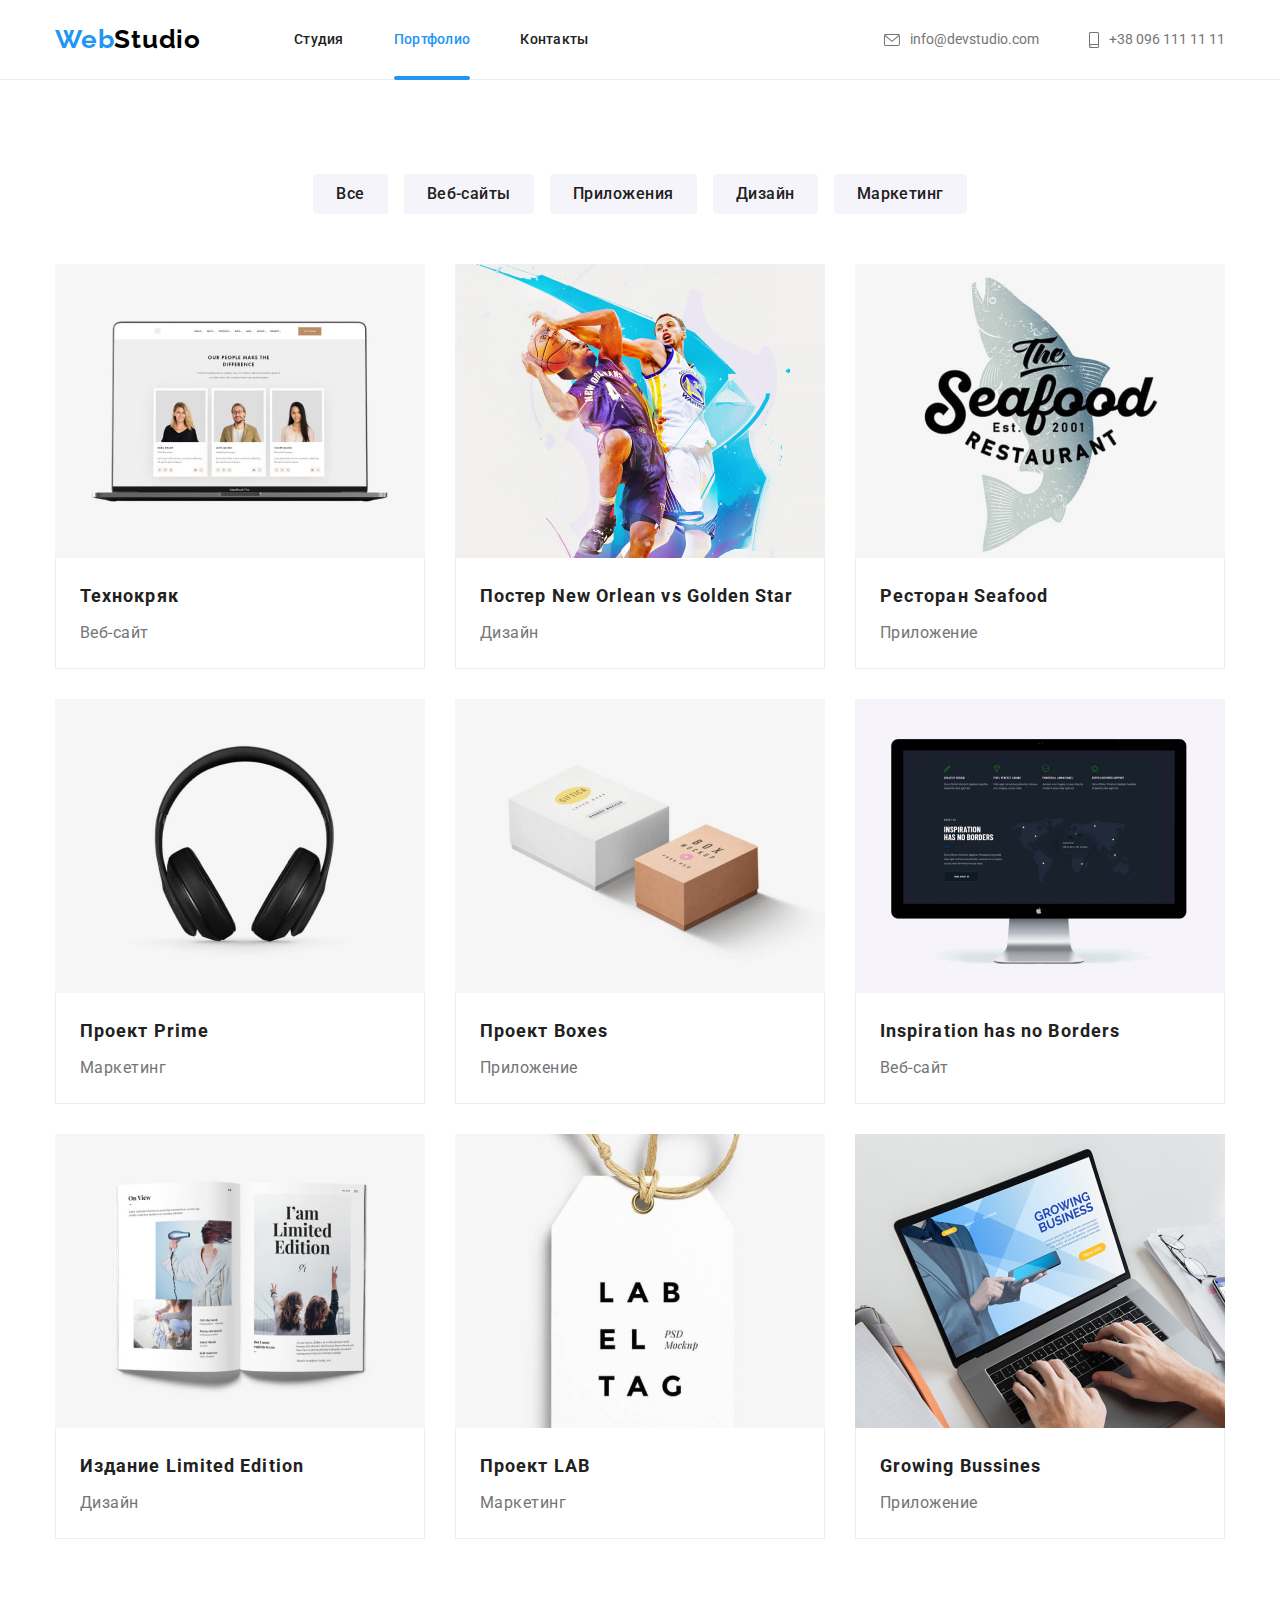
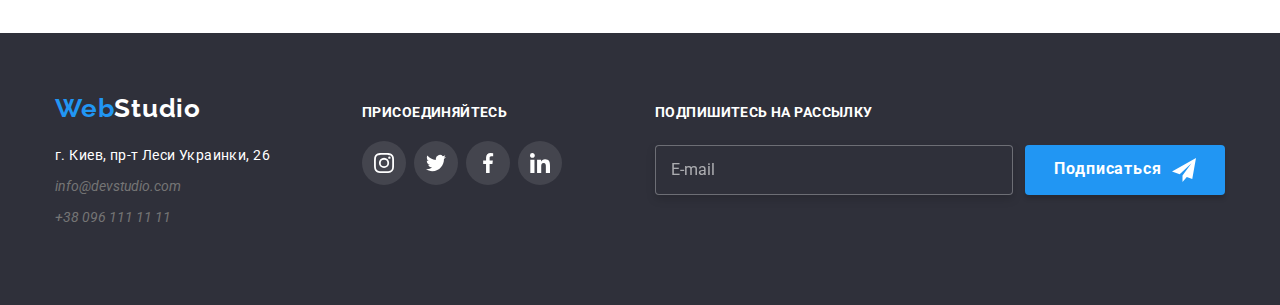
==== commit b793b7d4: "Адаптивная верстка" ====
--- a/portfolio.html
+++ b/portfolio.html
@@ -18,48 +18,70 @@
     <link rel="stylesheet" href="./css/main.min.css" />
   </head>
   <body>
-  <!-- Хедер -->
+    <!-- Хедер -->
     <header class="header">
       <div class="conteiner header__conteiner">
         <!-- Мобильное меню -->
-        <div class="header__mobile">
+        <div class="mobile">
           <a class="logo" href="./index.html">Web<span class="logo__text">Studio</span></a>
           <button type="button" class="mobile__button" aria-expanded="false" data-menu-button>
-            <svg class="mobile__icon" width="40" height="40" aria-label="Переключатель мобильного меню">
-              <use class="mobile__icon mobile__icon--open" href="./images/icons.svg#icon-menu"></use>
-              <use class="mobile__icon mobile__icon--close" href="./images/icons.svg#icon-menu-close"></use>
+            <svg
+              class="mobile__icon"
+              width="40"
+              height="40"
+              aria-label="Переключатель мобильного меню"
+            >
+              <use
+                class="mobile__icon mobile__icon--open"
+                href="./images/icons.svg#icon-menu"
+              ></use>
+              <use
+                class="mobile__icon mobile__icon--close"
+                href="./images/icons.svg#icon-menu-close"
+              ></use>
             </svg>
           </button>
         </div>
         <div class="mobile__menu" data-menu>
-          <nav class="page-nav">
-            <ul class="page-nav__list">
-              <li class="page-nav__item">
-                <a class="page-nav__link" href="./index.html">Студия</a>
-              </li>
-              <li class="page-nav__item">
-                <a class="page-nav__link" href="./portfolio.html">Портфолио</a>
-              </li>
-              <li class="page-nav__item">
-                <a class="page-nav__link" href="">Контакты</a>
+          <nav class="mobile-nav">
+            <ul class="mobile-nav__list">
+              <li class="mobile-nav__item">
+                <a class="mobile-nav__link" href="./index.html">Студия</a>
+              </li>
+              <li class="mobile-nav__item">
+                <a class="mobile-nav__link" href="./portfolio.html">Портфолио</a>
+              </li>
+              <li class="mobile-nav__item">
+                <a class="mobile-nav__link" href="">Контакты</a>
               </li>
             </ul>
           </nav>
-          <ul class="contacts">
-            <li class="contacts__item">
-              <a class="contacts__link" href="tel:+380961111111">
-                +38 096 111 11 11</a>
-            </li>
-            <li class="contacts__item">
-              <a class="contacts__link contacts__link--small-gray" href="mailto:info@devstudio.com">
-                info@devstudio.com</a>
+          <ul class="mobile-contacts">
+            <li class="mobile-contacts__item">
+              <a class="mobile-contacts__link" href="tel:+380961111111"> +38 096 111 11 11</a>
+            </li>
+            <li class="mobile-contacts__item">
+              <a
+                class="mobile-contacts__link mobile-contacts__link--small-gray"
+                href="mailto:info@devstudio.com"
+              >
+                info@devstudio.com</a
+              >
             </li>
           </ul>
-          <ul class="social-set">
-            <li class="social-set__item">Instagram</li>
-            <li class="social-set__item">Twitter</li>
-            <li class="social-set__item">Facebook</li>
-            <li class="social-set__item">LinkedIn</li>
+          <ul class="mobile-socials">
+            <li class="mobile-socials__item">
+              <a href="" target="_blank" rel="noreferrer noopener">Instagram</a>
+            </li>
+            <li class="mobile-socials__item">
+              <a href="" target="_blank" rel="noreferrer noopener">Twitter</a>
+            </li>
+            <li class="mobile-socials__item">
+              <a href="" target="_blank" rel="noreferrer noopener">Facebook</a>
+            </li>
+            <li class="mobile-socials__item">
+              <a href="" target="_blank" rel="noreferrer noopener">LinkedIn</a>
+            </li>
           </ul>
         </div>
         <!-- Меню для планшета та десктопа -->
@@ -71,7 +93,9 @@
                 <a class="page-nav__link" href="./index.html">Студия</a>
               </li>
               <li class="page-nav__item">
-                <a class="page-nav__link page-nav__link--current" href="./portfolio.html">Портфолио</a>
+                <a class="page-nav__link page-nav__link--current" href="./portfolio.html"
+                  >Портфолио</a
+                >
               </li>
               <li class="page-nav__item">
                 <a class="page-nav__link" href="">Контакты</a>
@@ -80,17 +104,20 @@
           </nav>
           <ul class="contacts">
             <li class="contacts__item">
-              <a class="contacts__link" href="mailto:info@devstudio.com"><svg class="contacts__icon" width="16" height="12">
+              <a class="contacts__link" href="mailto:info@devstudio.com"
+                ><svg class="contacts__icon" width="16" height="12">
                   <use href="./images/icons.svg#icon-envelope"></use>
                 </svg>
-                info@devstudio.com</a>
+                info@devstudio.com</a
+              >
             </li>
             <li class="contacts__item">
-              <a class="contacts__link header__link" href="tel:+380961111111"><svg class="contacts__icon" width="10"
-                  height="16">
+              <a class="contacts__link header__link" href="tel:+380961111111"
+                ><svg class="contacts__icon" width="10" height="16">
                   <use href="./images/icons.svg#icon-smartphone"></use>
                 </svg>
-                +38 096 111 11 11</a>
+                +38 096 111 11 11</a
+              >
             </li>
           </ul>
         </div>
@@ -125,22 +152,45 @@
             <li class="projects__item">
               <a class="projects__link" href="">
                 <div class="projects__thumb">
-                  <img class="projects__img"
-                    srcset="./images/projects/project1-370.jpg 370w,
-    ./images/projects/project1-740.jpg 740w"
-                    sizes="370px"
-                    src="./images/projects/project1-370.jpg"
-                    alt="веб-страница Технокряк, открытая на ноутбуке"
-                  />
-                  <div class="projects__overlay">
-                    <p class="projects__discription">
-                      Технокряк это современная площадка распространения коронавируса. Компании
-                      используют эту платформу для цифрового шпионажа и атак на защищённые сервера
-                      конкурентов.
-                    </p>
-                  </div>
-                </div>
-                <div class="projects__box projects__box--big-pb">
+                  <picture>
+                    <source
+                      media="(max-width: 767px)"
+                      srcset="
+                        ./images/projects/project1_sm.jpg 1x,
+                        ./images/projects/project1_sm@2x.jpg 2x
+                      "
+                    />
+                    <source
+                      media="(min-width: 1200px)"
+                      srcset="
+                        ./images/projects/project1_lg.jpg 1x,
+                        ./images/projects/project1_lg@2x.jpg 2x
+                      "
+                    />
+                    <source
+                      media="(min-width: 768px)"
+                      srcset="
+                        ./images/projects/project1_md.jpg 1x,
+                        ./images/projects/project1_md@2x.jpg 2x
+                      "
+                    />
+                    <img
+                      class="projects__img"
+                      src="./images/projects/project1_sm.jpg"
+                      alt="веб-страница Технокряк, открытая на ноутбуке"
+                      width="450"
+                      height="294"
+                    />
+                  </picture>
+                  <div class="projects__overlay">
+                    <p class="projects__discription">
+                      Технокряк это современная площадка распространения коронавируса. Компании
+                      используют эту платформу для цифрового шпионажа и атак на защищённые сервера
+                      конкурентов.
+                    </p>
+                  </div>
+                </div>
+                <div class="projects__box">
                   <h2 class="projects__title">Технокряк</h2>
                   <p class="projects__type">Веб-сайт</p>
                 </div>
@@ -149,13 +199,36 @@
             <li class="projects__item">
               <a class="projects__link" href="">
                 <div class="projects__thumb">
-                  <img class="projects__img"
-                    srcset="./images/projects/project2-370.jpg 370w,
-    ./images/projects/project2-740.jpg 740w"
-                    sizes="370px"
-                    src="./images/projects/project2-370.jpg"
-                    alt="Постер к игре в баскетбол"
-                  />
+                  <picture>
+                    <source
+                      media="(max-width: 767px)"
+                      srcset="
+                        ./images/projects/project2_sm.jpg    1x,
+                        ./images/projects/project2_sm@2x.jpg 2x
+                      "
+                    />
+                    <source
+                      media="(min-width: 1200px)"
+                      srcset="
+                        ./images/projects/project2_lg.jpg    1x,
+                        ./images/projects/project2_lg@2x.jpg 2x
+                      "
+                    />
+                    <source
+                      media="(min-width: 768px)"
+                      srcset="
+                        ./images/projects/project2_md.jpg    1x,
+                        ./images/projects/project2_md@2x.jpg 2x
+                      "
+                    />
+                    <img
+                      class="projects__img"
+                      src="./images/projects/project2_sm.jpg"
+                      alt="Постер к игре в баскетбол"
+                      width="450"
+                      height="294"
+                    />
+                  </picture>
                   <div class="projects__overlay">
                     <p class="projects__discription">
                       Технокряк это современная площадка распространения коронавируса. Компании
@@ -173,13 +246,36 @@
             <li class="projects__item">
               <a class="projects__link" href="">
                 <div class="projects__thumb">
-                  <img class="projects__img"
-                    srcset="./images/projects/project3-370.jpg 370w,
-    ./images/projects/project3-740.jpg 740w"
-                    sizes="370px"
-                    src="./images/projects/project3-370.jpg"
-                    alt="Эмблема рыбного ресторана"
-                  />
+                  <picture>
+                    <source
+                      media="(max-width: 767px)"
+                      srcset="
+                        ./images/projects/project3_sm.jpg    1x,
+                        ./images/projects/project3_sm@2x.jpg 2x
+                      "
+                    />
+                    <source
+                      media="(min-width: 1200px)"
+                      srcset="
+                        ./images/projects/project3_lg.jpg    1x,
+                        ./images/projects/project3_lg@2x.jpg 2x
+                      "
+                    />
+                    <source
+                      media="(min-width: 768px)"
+                      srcset="
+                        ./images/projects/project3_md.jpg    1x,
+                        ./images/projects/project3_md@2x.jpg 2x
+                      "
+                    />
+                    <img
+                      class="projects__img"
+                      src="./images/projects/project3_sm.jpg"
+                      alt="Эмблема рыбного ресторана"
+                      width="450"
+                      height="294"
+                    />
+                  </picture>
                   <div class="projects__overlay">
                     <p class="projects__discription">
                       Технокряк это современная площадка распространения коронавируса. Компании
@@ -197,13 +293,36 @@
             <li class="projects__item">
               <a class="projects__link" href="">
                 <div class="projects__thumb">
-                  <img class="projects__img"
-                    srcset="./images/projects/project4-370.jpg 370w,
-    ./images/projects/project4-740.jpg 740w"
-                    sizes="370px"
-                    src="./images/projects/project4-370.jpg"
-                    alt="Накладные наушники"
-                  />
+                  <picture>
+                    <source
+                      media="(max-width: 767px)"
+                      srcset="
+                        ./images/projects/project4_sm.jpg    1x,
+                        ./images/projects/project4_sm@2x.jpg 2x
+                      "
+                    />
+                    <source
+                      media="(min-width: 1200px)"
+                      srcset="
+                        ./images/projects/project4_lg.jpg    1x,
+                        ./images/projects/project4_lg@2x.jpg 2x
+                      "
+                    />
+                    <source
+                      media="(min-width: 768px)"
+                      srcset="
+                        ./images/projects/project4_md.jpg    1x,
+                        ./images/projects/project4_md@2x.jpg 2x
+                      "
+                    />
+                    <img
+                      class="projects__img"
+                      src="./images/projects/project4_sm.jpg"
+                      alt="Накладные наушники"
+                      width="450"
+                      height="294"
+                    />
+                  </picture>
                   <div class="projects__overlay">
                     <p class="projects__discription">
                       Технокряк это современная площадка распространения коронавируса. Компании
@@ -221,13 +340,36 @@
             <li class="projects__item">
               <a class="projects__link" href="">
                 <div class="projects__thumb">
-                  <img class="projects__img"
-                    srcset="./images/projects/project5-370.jpg 370w,
-    ./images/projects/project5-740.jpg 740w"
-                    sizes="370px"
-                    src="./images/projects/project5-370.jpg"
-                    alt="две коробки разных цветов и размеров"
-                  />
+                  <picture>
+                    <source
+                      media="(max-width: 767px)"
+                      srcset="
+                        ./images/projects/project5_sm.jpg    1x,
+                        ./images/projects/project5_sm@2x.jpg 2x
+                      "
+                    />
+                    <source
+                      media="(min-width: 1200px)"
+                      srcset="
+                        ./images/projects/project5_lg.jpg    1x,
+                        ./images/projects/project5_lg@2x.jpg 2x
+                      "
+                    />
+                    <source
+                      media="(min-width: 768px)"
+                      srcset="
+                        ./images/projects/project5_md.jpg    1x,
+                        ./images/projects/project5_md@2x.jpg 2x
+                      "
+                    />
+                    <img
+                      class="projects__img"
+                      src="./images/projects/project5_sm.jpg"
+                      alt="две коробки разных цветов и размеров"
+                      width="450"
+                      height="294"
+                    />
+                  </picture>
                   <div class="projects__overlay">
                     <p class="projects__discription">
                       Технокряк это современная площадка распространения коронавируса. Компании
@@ -245,15 +387,38 @@
             <li class="projects__item">
               <a class="projects__link" href="">
                 <div class="projects__thumb">
-                  <img class="projects__img"
-                    srcset="./images/projects/project6-370.jpg 370w,
-    ./images/projects/project6-740.jpg 740w"
-                    sizes="370px"
-                    src="./images/projects/project6-370.jpg"
-                    alt="Монитор с изображением открытого веб-сайта"
-                  />
-                  <div class="projects__overlay">
-                    <p  class="projects__discription">
+                  <picture>
+                    <source
+                      media="(max-width: 767px)"
+                      srcset="
+                        ./images/projects/project6_sm.jpg    1x,
+                        ./images/projects/project6_sm@2x.jpg 2x
+                      "
+                    />
+                    <source
+                      media="(min-width: 1200px)"
+                      srcset="
+                        ./images/projects/project6_lg.jpg    1x,
+                        ./images/projects/project6_lg@2x.jpg 2x
+                      "
+                    />
+                    <source
+                      media="(min-width: 768px)"
+                      srcset="
+                        ./images/projects/project6_md.jpg    1x,
+                        ./images/projects/project6_md@2x.jpg 2x
+                      "
+                    />
+                    <img
+                      class="projects__img"
+                      src="./images/projects/project6_sm.jpg"
+                      alt="Монитор с изображением открытого веб-сайта"
+                      width="450"
+                      height="294"
+                    />
+                  </picture>
+                  <div class="projects__overlay">
+                    <p class="projects__discription">
                       Технокряк это современная площадка распространения коронавируса. Компании
                       используют эту платформу для цифрового шпионажа и атак на защищённые сервера
                       конкурентов.
@@ -269,15 +434,38 @@
             <li class="projects__item">
               <a class="projects__link" href="">
                 <div class="projects__thumb">
-                  <img class="projects__img"
-                    srcset="./images/projects/project7-370.jpg 370w,
-    ./images/projects/project7-740.jpg 740w"
-                    sizes="370px"
-                    src="./images/projects/project7-370.jpg"
-                    alt="Развернутая книга"
-                  />
-                  <div class="projects__overlay">
-                    <p  class="projects__discription">
+                  <picture>
+                    <source
+                      media="(max-width: 767px)"
+                      srcset="
+                        ./images/projects/project7_sm.jpg    1x,
+                        ./images/projects/project7_sm@2x.jpg 2x
+                      "
+                    />
+                    <source
+                      media="(min-width: 1200px)"
+                      srcset="
+                        ./images/projects/project7_lg.jpg    1x,
+                        ./images/projects/project7_lg@2x.jpg 2x
+                      "
+                    />
+                    <source
+                      media="(min-width: 768px)"
+                      srcset="
+                        ./images/projects/project7_md.jpg    1x,
+                        ./images/projects/project7_md@2x.jpg 2x
+                      "
+                    />
+                    <img
+                      class="projects__img"
+                      src="./images/projects/project7_sm.jpg"
+                      alt="Развернутая книга"
+                      width="450"
+                      height="294"
+                    />
+                  </picture>
+                  <div class="projects__overlay">
+                    <p class="projects__discription">
                       Технокряк это современная площадка распространения коронавируса. Компании
                       используют эту платформу для цифрового шпионажа и атак на защищённые сервера
                       конкурентов.
@@ -293,13 +481,36 @@
             <li class="projects__item">
               <a class="projects__link" href="">
                 <div class="projects__thumb">
-                  <img class="projects__img"
-                    srcset="./images/projects/project8-370.jpg 370w,
-    ./images/projects/project8-740.jpg 740w"
-                    sizes="370px"
-                    src="./images/projects/project8-370.jpg"
-                    alt="Бумажная бирка на шнурке"
-                  />
+                  <picture>
+                    <source
+                      media="(max-width: 767px)"
+                      srcset="
+                        ./images/projects/project8_sm.jpg    1x,
+                        ./images/projects/project8_sm@2x.jpg 2x
+                      "
+                    />
+                    <source
+                      media="(min-width: 1200px)"
+                      srcset="
+                        ./images/projects/project8_lg.jpg    1x,
+                        ./images/projects/project8_lg@2x.jpg 2x
+                      "
+                    />
+                    <source
+                      media="(min-width: 768px)"
+                      srcset="
+                        ./images/projects/project8_md.jpg    1x,
+                        ./images/projects/project8_md@2x.jpg 2x
+                      "
+                    />
+                    <img
+                      class="projects__img"
+                      src="./images/projects/project8_sm.jpg"
+                      alt="Бумажная бирка на шнурке"
+                      width="450"
+                      height="294"
+                    />
+                  </picture>
                   <div class="projects__overlay">
                     <p class="projects__discription">
                       Технокряк это современная площадка распространения коронавируса. Компании
@@ -317,13 +528,36 @@
             <li class="projects__item">
               <a class="projects__link" href="">
                 <div class="projects__thumb">
-                  <img class="projects__img"
-                    srcset="./images/projects/project9-370.jpg 370w,
-    ./images/projects/project9-740.jpg 740w"
-                    sizes="370px"
-                    src="./images/projects/project9-370.jpg"
-                    alt="Ноутбук с открытым приложение Growing Bussines"
-                  />
+                  <picture>
+                    <source
+                      media="(max-width: 767px)"
+                      srcset="
+                        ./images/projects/project9_sm.jpg    1x,
+                        ./images/projects/project9_sm@2x.jpg 2x
+                      "
+                    />
+                    <source
+                      media="(min-width: 1200px)"
+                      srcset="
+                        ./images/projects/project9_lg.jpg    1x,
+                        ./images/projects/project9_lg@2x.jpg 2x
+                      "
+                    />
+                    <source
+                      media="(min-width: 768px)"
+                      srcset="
+                        ./images/projects/project9_md.jpg    1x,
+                        ./images/projects/project9_md@2x.jpg 2x
+                      "
+                    />
+                    <img
+                      class="projects__img"
+                      src="./images/projects/project9_sm.jpg"
+                      alt="Ноутбук с открытым приложение Growing Bussines"
+                      width="450"
+                      height="294"
+                    />
+                  </picture>
                   <div class="projects__overlay">
                     <p class="projects__discription">
                       Технокряк это современная площадка распространения коронавируса. Компании
@@ -335,8 +569,7 @@
                 <div class="projects__box">
                   <h2 class="projects__title">Growing Bussines</h2>
                   <p class="projects__type">Приложение</p>
-                </div></a
-              >
+                </div></a>
             </li>
           </ul>
         </div>
@@ -346,13 +579,19 @@
     <footer class="footer">
       <div class="conteiner footer__conteiner">
         <div class="footer__contacts">
-          <a class="logo footer__logo" href="./index.html">Web<span class="logo__text logo__text--light-theme">Studio</span>
+          <a class="logo footer__logo" href="./index.html"
+            >Web<span class="logo__text logo__text--light-theme">Studio</span>
           </a>
+
           <address class="address">
             <ul class="address__list">
               <li class="address__item">
-                <a class="address__map-link" href="https://goo.gl/maps/bSxCjzfuzKjN976c6" target="_blank"
-                  rel="noreferrer noopener">г. Киев, пр-т Леси Украинки, 26
+                <a
+                  class="address__map-link"
+                  href="https://goo.gl/maps/bSxCjzfuzKjN976c6"
+                  target="_blank"
+                  rel="noreferrer noopener"
+                  >г. Киев, пр-т Леси Украинки, 26
                 </a>
               </li>
               <li class="address__item">
@@ -368,36 +607,43 @@
           <h2 class="footer__title">Присоединяйтесь</h2>
           <ul class="socials">
             <li class="socials__item socials__item--10px-margin">
-              <a class="socials__link socials__link--bgc-gray " href=""><svg class="socials__icon socials__icon--fill-white"
-                  width="20" height="20">
-                  <use href="./images/icons.svg#icon-instagram"></use>
-                </svg></a>
+              <a class="socials__link socials__link--bgc-gray" href=""
+                ><svg class="socials__icon socials__icon--fill-white" width="20" height="20">
+                  <use href="./images/icons.svg#icon-instagram"></use></svg
+              ></a>
             </li>
             <li class="socials__item socials__item--10px-margin">
-              <a class="socials__link socials__link--bgc-gray " href=""><svg class="socials__icon socials__icon--fill-white"
-                  width="20" height="20">
-                  <use href="./images/icons.svg#icon-twitter"></use>
-                </svg></a>
+              <a class="socials__link socials__link--bgc-gray" href=""
+                ><svg class="socials__icon socials__icon--fill-white" width="20" height="20">
+                  <use href="./images/icons.svg#icon-twitter"></use></svg
+              ></a>
             </li>
             <li class="socials__item socials__item--10px-margin">
-              <a class="socials__link socials__link--bgc-gray" href=""><svg class="socials__icon socials__icon--fill-white"
-                  width="20" height="20">
-                  <use href="./images/icons.svg#icon-facebook"></use>
-                </svg></a>
+              <a class="socials__link socials__link--bgc-gray" href=""
+                ><svg class="socials__icon socials__icon--fill-white" width="20" height="20">
+                  <use href="./images/icons.svg#icon-facebook"></use></svg
+              ></a>
             </li>
             <li class="socials__item socials__item--10px-margin">
-              <a class="socials__link socials__link--bgc-gray" href=""><svg class="socials__icon socials__icon--fill-white"
-                  width="20" height="20">
-                  <use href="./images/icons.svg#icon-linkedin"></use>
-                </svg></a>
+              <a class="socials__link socials__link--bgc-gray" href=""
+                ><svg class="socials__icon socials__icon--fill-white" width="20" height="20">
+                  <use href="./images/icons.svg#icon-linkedin"></use></svg
+              ></a>
             </li>
           </ul>
         </div>
         <div class="subscription">
           <label class="subscription__title" for="email-submit">Подпишитесь на рассылку</label>
           <form class="subscription__form">
-            <input class="subscription__input" type="email" name="email-submit" placeholder="E-mail" id="email-submit"
-              autocomplete="off" required />
+            <input
+              class="subscription__input"
+              type="email"
+              name="email-submit"
+              placeholder="E-mail"
+              id="email-submit"
+              autocomplete="off"
+              required
+            />
             <button class="button subscription__button" type="submit">
               Подписаться
               <svg class="button__icon button__icon--append" width="24" height="24">
--- a/css/main.min.css
+++ b/css/main.min.css
@@ -1,2 +1,2 @@
-.visually-hidden{position:absolute;white-space:nowrap;width:1px;height:1px;overflow:hidden;border:0;padding:0;clip:rect(0 0 0 0);-webkit-clip-path:inset(50%);clip-path:inset(50%);margin:-1px}ul{padding:0;margin:0;list-style-type:none}a{text-decoration:none;color:inherit}img{display:block;max-width:100%;height:auto}p{margin-top:0;margin-bottom:0}.section{padding-top:60px;padding-bottom:60px}@media screen and (min-width: 1200px){.section{padding-top:94px;padding-bottom:94px}}.section--no-padding-top{padding-top:0}.section--bgc-gray{background-color:#f5f4fa}.section__title{margin-top:0px;margin-bottom:30px;text-align:center;color:#212121;font-size:28px;line-height:1.18;letter-spacing:0.03em}@media screen and (min-width: 1200px){.section__title{margin-bottom:50px;font-size:36px;line-height:1.17}}.conteiner{margin-right:auto;margin-left:auto;padding-left:15px;padding-right:15px}@media screen and (min-width: 480px){.conteiner{width:480px}}@media screen and (min-width: 768px){.conteiner{width:768px}}@media screen and (min-width: 1200px){.conteiner{width:1200px}}.button{display:-webkit-box;display:-ms-flexbox;display:flex;-webkit-box-pack:center;-ms-flex-pack:center;justify-content:center;-webkit-box-align:center;-ms-flex-align:center;align-items:center;text-align:center;padding:0;cursor:pointer;-webkit-transition:color 250ms cubic-bezier(0.4, 0, 0.2, 1),background-color 250ms cubic-bezier(0.4, 0, 0.2, 1),-webkit-box-shadow 250ms cubic-bezier(0.4, 0, 0.2, 1);transition:color 250ms cubic-bezier(0.4, 0, 0.2, 1),background-color 250ms cubic-bezier(0.4, 0, 0.2, 1),-webkit-box-shadow 250ms cubic-bezier(0.4, 0, 0.2, 1);transition:color 250ms cubic-bezier(0.4, 0, 0.2, 1),background-color 250ms cubic-bezier(0.4, 0, 0.2, 1),box-shadow 250ms cubic-bezier(0.4, 0, 0.2, 1);transition:color 250ms cubic-bezier(0.4, 0, 0.2, 1),background-color 250ms cubic-bezier(0.4, 0, 0.2, 1),box-shadow 250ms cubic-bezier(0.4, 0, 0.2, 1),-webkit-box-shadow 250ms cubic-bezier(0.4, 0, 0.2, 1)}.button:hover,.button:focus{background-color:#2196f3;color:#fff}.button__icon--append{margin-left:10px}.socials{display:-webkit-box;display:-ms-flexbox;display:flex;-ms-flex-wrap:wrap;flex-wrap:wrap;-webkit-box-pack:center;-ms-flex-pack:center;justify-content:center}.socials__item:not(:last-child){margin-right:16px}.socials__item--10px-margin:not(:last-child){margin-right:8px}.socials__link{width:44px;height:44px;display:-webkit-box;display:-ms-flexbox;display:flex;-webkit-box-pack:center;-ms-flex-pack:center;justify-content:center;-webkit-box-align:center;-ms-flex-align:center;align-items:center;border-radius:50%;background-color:#fff;text-align:center;-webkit-transition:background-color 250ms cubic-bezier(0.4, 0, 0.2, 1);transition:background-color 250ms cubic-bezier(0.4, 0, 0.2, 1)}.socials__link:hover,.socials__link:focus{background-color:#2196f3}.socials__link--bgc-gray{background-color:rgba(255,255,255,0.1);-webkit-transition:background-color 250ms cubic-bezier(0.4, 0, 0.2, 1);transition:background-color 250ms cubic-bezier(0.4, 0, 0.2, 1)}.socials__icon{fill:#afb1b8;-webkit-transition:fill 250ms cubic-bezier(0.4, 0, 0.2, 1);transition:fill 250ms cubic-bezier(0.4, 0, 0.2, 1)}.socials__link:hover .socials__icon,.socials__link:focus .socials__icon{fill:#fff}.socials__icon--fill-white{fill:#fff}body{font-family:"Roboto",sans-serif;font-size:14px;line-height:1.71;padding-top:60px;color:#757575;background-color:#fff}@media screen and (min-width: 768px){body{padding-top:80px}}.logo{display:inline-block;font-family:"Raleway",sans-serif;font-weight:700;font-size:24px;line-height:1.16;letter-spacing:0.03em;color:#2196f3}@media screen and (min-width: 1200px){.logo{font-size:26px;line-height:1.2}}.logo__text{color:#000000}.logo__text--light-theme{color:#fff}.header{position:fixed;width:100%;height:60px;top:0;left:0;z-index:1;border-bottom:1px solid #ececec;background-color:#fff}@media screen and (min-width: 768px){.header{height:80px}}.header__conteiner{position:relative;height:100%}.header__mobile{display:-webkit-box;display:-ms-flexbox;display:flex;-webkit-box-pack:justify;-ms-flex-pack:justify;justify-content:space-between;-webkit-box-align:center;-ms-flex-align:center;align-items:center;height:100%}@media screen and (min-width: 768px){.header__mobile{display:none}}.mobile__button{position:relative;z-index:99;display:-webkit-box;display:-ms-flexbox;display:flex;-webkit-box-pack:center;-ms-flex-pack:center;justify-content:center;-webkit-box-align:center;-ms-flex-align:center;align-items:center;text-align:center;padding:0;margin-left:auto;background-color:transparent;border-color:transparent;cursor:pointer}.mobile__icon{-webkit-transition:fill 250ms cubic-bezier(0.4, 0, 0.2, 1);transition:fill 250ms cubic-bezier(0.4, 0, 0.2, 1)}.mobile__icon:hover,.mobile__icon:focus{fill:#2196f3}.mobile__icon--close{display:none}.is-active .mobile__icon--close{display:block}.is-active .mobile__icon--open{display:none}.mobile__menu{display:none;position:fixed;top:0;left:0;width:100%;height:100vh;padding:48px 40px;z-index:5;background-color:#fff}@media screen and (max-width: 380px){.mobile__menu{padding:48px 15px 15px}}.mobile__menu.is-open{display:block}@media screen and (max-width: 480px){.page-nav__item:not(:last-child){padding-bottom:32px}}.page-nav__link{display:block;color:#212121;font-weight:500;font-size:40px;line-height:1.18;letter-spacing:0.02em;-webkit-transition:color 250ms cubic-bezier(0.4, 0, 0.2, 1);transition:color 250ms cubic-bezier(0.4, 0, 0.2, 1)}.page-nav__link:hover,.page-nav__link:focus{color:#2196f3}@media screen and (max-width: 767px){.contacts{margin-top:calc(100vh - 496px)}.contacts__item{margin-bottom:32px;font-weight:500;font-size:34px;line-height:1.18;font-style:normal;letter-spacing:0.02em;color:#2196f3}.contacts__item:last-child{margin-bottom:64px}}.contacts__link{display:-webkit-inline-box;display:-ms-inline-flexbox;display:inline-flex;-webkit-box-align:center;-ms-flex-align:center;align-items:center;-webkit-transition:color 250ms cubic-bezier(0.4, 0, 0.2, 1);transition:color 250ms cubic-bezier(0.4, 0, 0.2, 1)}.contacts__link:hover,.contacts__link:focus{color:#2196f3}.contacts__link--small-gray{font-size:24px;line-height:1.17;letter-spacing:0.02em;color:#757575}.social-set{display:-webkit-box;display:-ms-flexbox;display:flex;-ms-flex-wrap:wrap;flex-wrap:wrap;-webkit-box-pack:stretch;-ms-flex-pack:stretch;justify-content:stretch;-webkit-box-align:center;-ms-flex-align:center;align-items:center}.social-set__item{font-weight:500;font-size:18px;line-height:1.22;letter-spacing:0.02em;color:#2196f3}.social-set__item:not(:last-child){padding-right:10px}.social-set__item:not(:first-child){padding-left:10px;border-left:1px solid rgba(33,33,33,0.2)}@media screen and (max-width: 380px){.contacts__item{font-size:24px;line-height:1.18}}@media screen and (max-width: 479px){.social-set__item{-ms-flex-preferred-size:calc((100%-70px)/2);flex-basis:calc((100%-70px)/2);margin-bottom:10px}.social-set__item:nth-child(2n){padding-left:20%}.social-set__item:not(:nth-child(2n)){padding:0;border:none}}@media screen and (max-width: 768px){.header__menu{display:none}}@media screen and (min-width: 768px){.header__menu{display:-webkit-box;display:-ms-flexbox;display:flex}.page-nav{display:-webkit-box;display:-ms-flexbox;display:flex;-webkit-box-align:center;-ms-flex-align:center;align-items:center}.page-nav__list{display:-webkit-box;display:-ms-flexbox;display:flex;margin-left:88px}.page-nav__item:not(:first-child){margin-left:50px}.page-nav__link{display:block;padding-top:32px;padding-bottom:32px;color:#212121;font-weight:500;font-size:14px;line-height:1.14;letter-spacing:0.02em;-webkit-transition:color 250ms cubic-bezier(0.4, 0, 0.2, 1);transition:color 250ms cubic-bezier(0.4, 0, 0.2, 1)}.page-nav__link:hover,.page-nav__link:focus{color:#2196f3}.page-nav__link--current{position:relative;color:#2196f3}.page-nav__link--current::after{content:'';position:absolute;left:0;bottom:0;width:100%;height:4px;background-color:#2196f3;border-radius:2px}}@media screen and (min-width: 768px) and (max-width: 1199px){.contacts{padding:0;padding-top:20px;margin:0;margin-left:auto;font-size:12px;line-height:1.17;color:#757575}.contacts__item:not(:first-child){margin-top:10px}}.contacts__icon{margin-right:10px;fill:#757575;-webkit-transition:fill 250ms cubic-bezier(0.4, 0, 0.2, 1);transition:fill 250ms cubic-bezier(0.4, 0, 0.2, 1)}.contacts__link:hover .contacts__icon,.contacts__link:focus .contacts__icon{fill:#2196f3}@media screen and (min-width: 1200px){.page-nav__list{margin-left:93px}.contacts{display:-webkit-box;display:-ms-flexbox;display:flex;-webkit-box-align:center;-ms-flex-align:center;align-items:center;margin:0;margin-left:auto}.contacts__item:not(:first-child){margin-left:50px}.contacts__link{font-size:14px;line-height:1.14;padding-top:32px;padding-bottom:32px}}.hero{margin-left:auto;margin-right:auto;padding-top:118px;padding-bottom:118px;height:400px;max-width:480px;text-align:center;background-color:#c4c4c4;background-image:-webkit-gradient(linear, left top, right top, from(rgba(47,48,58,0.4)), to(rgba(47,48,58,0.4))),url(../images/hero/Hero-Img-480.jpg);background-image:linear-gradient(to right, rgba(47,48,58,0.4), rgba(47,48,58,0.4)),url(../images/hero/Hero-Img-480.jpg);background-size:cover;background-position:center;background-repeat:no-repeat}@media screen and (min-device-pixel-ratio: 2), (-webkit-min-device-pixel-ratio: 2), (min-resolution: 192dpi), (min-resolution: 2dppx){.hero{background-image:-webkit-gradient(linear, left top, right top, from(rgba(47,48,58,0.4)), to(rgba(47,48,58,0.4))),url(../images/hero/Hero-Img@2x-480.jpg);background-image:linear-gradient(to right, rgba(47,48,58,0.4), rgba(47,48,58,0.4)),url(../images/hero/Hero-Img@2x-480.jpg)}}@media screen and (min-width: 768px){.hero{max-width:768px;background-image:-webkit-gradient(linear, left top, right top, from(rgba(47,48,58,0.4)), to(rgba(47,48,58,0.4))),url(../images/hero/Hero-Img-768.jpg);background-image:linear-gradient(to right, rgba(47,48,58,0.4), rgba(47,48,58,0.4)),url(../images/hero/Hero-Img-768.jpg);background-size:cover;background-position:center;background-repeat:no-repeat}}@media screen and (min-width: 768px) and (min-device-pixel-ratio: 2), screen and (min-width: 768px) and (-webkit-min-device-pixel-ratio: 2), screen and (min-width: 768px) and (min-resolution: 192dpi), screen and (min-width: 768px) and (min-resolution: 2dppx){.hero{background-image:-webkit-gradient(linear, left top, right top, from(rgba(47,48,58,0.4)), to(rgba(47,48,58,0.4))),url(../images/hero/Hero-Img@2x-768.jpg);background-image:linear-gradient(to right, rgba(47,48,58,0.4), rgba(47,48,58,0.4)),url(../images/hero/Hero-Img@2x-768.jpg)}}@media screen and (min-width: 1200px){.hero{padding-top:200px;padding-bottom:200px;height:600px;max-width:1600px;background-image:-webkit-gradient(linear, left top, right top, from(rgba(47,48,58,0.4)), to(rgba(47,48,58,0.4))),url(../images/hero/Hero-Img-1600.jpg);background-image:linear-gradient(to right, rgba(47,48,58,0.4), rgba(47,48,58,0.4)),url(../images/hero/Hero-Img-1600.jpg);background-size:cover;background-position:center;background-repeat:no-repeat}}@media screen and (min-width: 1200px) and (min-device-pixel-ratio: 2), screen and (min-width: 1200px) and (-webkit-min-device-pixel-ratio: 2), screen and (min-width: 1200px) and (min-resolution: 192dpi), screen and (min-width: 1200px) and (min-resolution: 2dppx){.hero{background-image:-webkit-gradient(linear, left top, right top, from(rgba(47,48,58,0.4)), to(rgba(47,48,58,0.4))),url(../images/hero/Hero-Img@2x-1600.jpg);background-image:linear-gradient(to right, rgba(47,48,58,0.4), rgba(47,48,58,0.4)),url(../images/hero/Hero-Img@2x-1600.jpg)}}.hero__title{display:block;margin-right:auto;margin-left:auto;margin-top:0;margin-bottom:30px;max-width:360px;color:#fff;font-weight:900;font-size:26px;line-height:1.62;letter-spacing:0.06em;text-transform:uppercase}@media screen and (min-width: 1200px){.hero__title{max-width:700px;font-size:44px;line-height:1.36}}.hero__button{display:inline-block;padding-left:32px;padding-right:32px;padding-top:10px;padding-bottom:10px;border:1px solid transparent;border-radius:4px;-webkit-box-shadow:0px 4px 4px rgba(0,0,0,0.15);box-shadow:0px 4px 4px rgba(0,0,0,0.15);color:#fff;background-color:#2196f3;font-family:"Roboto",sans-serif;font-weight:700;font-size:16px;line-height:1.87;letter-spacing:0.06em}.hero__button:hover,.hero__button:focus{background-color:#188ce8}.features{margin-bottom:-30px}@media screen and (min-width: 768px){.features{display:-webkit-box;display:-ms-flexbox;display:flex;-webkit-box-pack:center;-ms-flex-pack:center;justify-content:center;-ms-flex-wrap:wrap;flex-wrap:wrap;margin-right:-15px;margin-left:-15px}}.features__item{margin-bottom:30px}@media screen and (max-width: 767px){.features__item{max-width:450px}}@media screen and (min-width: 768px){.features__item{width:354px;margin-right:15px;margin-left:15px}}@media screen and (min-width: 1200px){.features__item{width:270px}}.features__wrapper{height:120px;display:-webkit-box;display:-ms-flexbox;display:flex;-webkit-box-pack:center;-ms-flex-pack:center;justify-content:center;-webkit-box-align:center;-ms-flex-align:center;align-items:center;text-align:center;background:#f5f4fa;border-radius:4px}.features__title{margin-top:30px;margin-bottom:10px;font-size:14px;line-height:1.14;color:#212121;letter-spacing:0.03em;text-align:center;text-transform:uppercase}.features__discription{letter-spacing:0.03em}@media screen and (max-width: 1199px){.business__section{display:none}}.business{display:-webkit-box;display:-ms-flexbox;display:flex;-webkit-box-pack:center;-ms-flex-pack:center;justify-content:center;-ms-flex-wrap:wrap;flex-wrap:wrap}.business__item{position:relative}.business__item:not(:last-child){margin-right:30px}.business__description{position:absolute;left:0;bottom:0;width:100%;height:70px;display:-webkit-box;display:-ms-flexbox;display:flex;-webkit-box-pack:center;-ms-flex-pack:center;justify-content:center;-webkit-box-align:center;-ms-flex-align:center;align-items:center;background-color:rgba(47,48,58,0.8)}.business__title{font-size:14px;line-height:1.14;text-align:center;letter-spacing:0.03em;text-transform:uppercase;color:#fff}.business{display:-webkit-box;display:-ms-flexbox;display:flex;-webkit-box-pack:center;-ms-flex-pack:center;justify-content:center;-ms-flex-wrap:wrap;flex-wrap:wrap}.business__item{position:relative}.business__item:not(:last-child){margin-right:30px}.business__description{position:absolute;left:0;bottom:0;width:100%;height:70px;display:-webkit-box;display:-ms-flexbox;display:flex;-webkit-box-pack:center;-ms-flex-pack:center;justify-content:center;-webkit-box-align:center;-ms-flex-align:center;align-items:center;background-color:rgba(47,48,58,0.8)}.business__title{font-size:14px;line-height:1.14;text-align:center;letter-spacing:0.03em;text-transform:uppercase;color:#fff}.team{margin-bottom:-30px}@media screen and (min-width: 768px){.team{display:-webkit-box;display:-ms-flexbox;display:flex;-webkit-box-pack:center;-ms-flex-pack:center;justify-content:center}}@media screen and (min-width: 768px) and (max-width: 1199px){.team{-ms-flex-wrap:wrap;flex-wrap:wrap;margin-left:-15px;margin-right:-15px}}.team__item{margin-bottom:30px;background-color:#fff;-webkit-box-shadow:0px 1px 3px rgba(0,0,0,0.12),0px 1px 1px rgba(0,0,0,0.14),0px 2px 1px rgba(0,0,0,0.2);box-shadow:0px 1px 3px rgba(0,0,0,0.12),0px 1px 1px rgba(0,0,0,0.14),0px 2px 1px rgba(0,0,0,0.2);border-radius:0px 0px 4px 4px}@media screen and (min-width: 768px) and (max-width: 1199px){.team__item{margin-left:15px;margin-right:15px;-ms-flex-preferred-size:calc((100% - 60px)/2);flex-basis:calc((100% - 60px)/2)}}@media screen and (min-width: 1200px){.team__item:not(:last-child){margin-right:30px}}.team__discription{padding-top:30px;padding-bottom:30px;text-align:center;font-size:16px;line-height:1.19;letter-spacing:0.03em}.team__title{margin-top:0px;margin-bottom:10px;font-size:inherit;line-height:inherit;font-weight:500;color:#212121}.team__text{margin-top:0;margin-bottom:16px}.clients{display:-webkit-box;display:-ms-flexbox;display:flex;-webkit-box-pack:center;-ms-flex-pack:center;justify-content:center;-ms-flex-wrap:wrap;flex-wrap:wrap;margin-left:-15px;margin-right:-15px;margin-bottom:-30px}.clients__item{min-width:210px;min-height:92px;margin-left:15px;margin-right:15px;margin-bottom:30px}@media screen and (min-width: 768px){.clients__item{min-width:226px}}@media screen and (min-width: 1200px){.clients__item{min-width:170px}}.clients__link{width:100%;height:100%;display:-webkit-box;display:-ms-flexbox;display:flex;-webkit-box-pack:center;-ms-flex-pack:center;justify-content:center;-webkit-box-align:center;-ms-flex-align:center;align-items:center;border:1px solid #afb1b8;border-radius:4px;-webkit-transition:border-color 250ms cubic-bezier(0.4, 0, 0.2, 1);transition:border-color 250ms cubic-bezier(0.4, 0, 0.2, 1)}.clients__link:hover,.clients__link:focus{border-color:#2196f3}.clients__logo{fill:#afb1b8;-webkit-transition:fill 250ms cubic-bezier(0.4, 0, 0.2, 1);transition:fill 250ms cubic-bezier(0.4, 0, 0.2, 1)}.clients__link:hover .clients__logo,.clients__link:focus .clients__logo{fill:#2196f3}.footer{padding-top:60px;padding-bottom:60px;background-color:#2f303a}.footer__conteiner{text-align:center}@media screen and (min-width: 768px){.footer__conteiner{display:-webkit-box;display:-ms-flexbox;display:flex;-webkit-box-align:baseline;-ms-flex-align:baseline;align-items:baseline;-ms-flex-pack:distribute;justify-content:space-around;-ms-flex-wrap:wrap;flex-wrap:wrap}}@media screen and (min-width: 1200px){.footer__conteiner{text-align:start}}@media screen and (min-width: 1200px){.footer__contacts{-webkit-box-flex:1;-ms-flex-positive:1;flex-grow:1}}.footer__logo{margin-bottom:20px}.address__list{margin-bottom:60px}.address__item:not(:first-child){margin-top:7px}.address__map-link{font-style:normal;letter-spacing:0.03em;color:#fff}.address__link{font-style:normal;letter-spacing:0.03em;-webkit-transition:color 250ms cubic-bezier(0.4, 0, 0.2, 1);transition:color 250ms cubic-bezier(0.4, 0, 0.2, 1);color:rgba(255,255,255,0.6)}.address__link:hover,.address__link:focus{color:#2196f3}.footer__socials{display:-webkit-box;display:-ms-flexbox;display:flex;-webkit-box-orient:vertical;-webkit-box-direction:normal;-ms-flex-direction:column;flex-direction:column;-webkit-box-pack:left;-ms-flex-pack:left;justify-content:left;margin-bottom:60px}@media screen and (min-width: 1200px){.footer__socials{margin-right:93px}}.footer__title{margin-top:0;margin-bottom:20px;font-size:14px;line-height:1.14;letter-spacing:0.03em;text-transform:uppercase;color:#fff}@media screen and (min-width: 1200px){.subscription{max-width:570px}}.subscription__title{font-weight:700;line-height:1.14px;letter-spacing:0.03em;text-transform:uppercase;color:#fff}.subscription__form{margin-top:20px}@media screen and (min-width: 1200px){.subscription__form{display:-webkit-box;display:-ms-flexbox;display:flex;-webkit-box-align:center;-ms-flex-align:center;align-items:center}}.subscription__input{font-size:16px;line-height:1.25;padding-left:15px;-webkit-box-align:center;-ms-flex-align:center;align-items:center;width:100%;height:50px;color:#fff;background-color:#2f303a;border:1px solid rgba(255,255,255,0.3);-webkit-filter:drop-shadow(0px 4px 4px rgba(0,0,0,0.15));filter:drop-shadow(0px 4px 4px rgba(0,0,0,0.15));border-radius:4px}@media screen and (max-width: 1199px){.subscription__input{max-width:450px}}@media screen and (min-width: 480px){.subscription__input{width:450px}}@media screen and (min-width: 1200px){.subscription__input{max-width:100%}}.subscription__input::-webkit-input-placeholder{color:rgba(255,255,255,0.6)}.subscription__input:-ms-input-placeholder{color:rgba(255,255,255,0.6)}.subscription__input::-ms-input-placeholder{color:rgba(255,255,255,0.6)}.subscription__input::placeholder{color:rgba(255,255,255,0.6)}.subscription__button{margin-top:20px;margin-right:auto;margin-left:auto;min-width:200px;height:50px;font-weight:700;font-size:16px;line-height:1.88;letter-spacing:0.06em;color:#fff;background-color:#2196f3;border:none;border-radius:4px;-webkit-box-shadow:0px 4px 4px rgba(0,0,0,0.15);box-shadow:0px 4px 4px rgba(0,0,0,0.15)}@media screen and (min-width: 1200px){.subscription__button{margin-top:0;margin-right:0;margin-left:12px}}.subscription__button:hover,.subscription__button:focus{background-color:#188ce8}.backdrop{position:fixed;top:0;left:50%;-webkit-transform:translateX(-50%);transform:translateX(-50%);z-index:10;width:100%;height:100%;background-color:rgba(0,0,0,0.2);opacity:1;-webkit-transition:opacity 250ms cubic-bezier(0.4, 0, 0.2, 1);transition:opacity 250ms cubic-bezier(0.4, 0, 0.2, 1)}.is-hidden{opacity:0;visibility:hidden;pointer-events:none}.modal-box{-webkit-transform:translate(-50%, -50%) scale(0.5);transform:translate(-50%, -50%) scale(0.5)}.modal-box{position:absolute;top:50%;left:50%;-webkit-transform:translate(-50%, -50%) scale(1);transform:translate(-50%, -50%) scale(1);background-color:#fff;-webkit-transition:-webkit-transform 250ms cubic-bezier(0.4, 0, 0.2, 1);transition:-webkit-transform 250ms cubic-bezier(0.4, 0, 0.2, 1);transition:transform 250ms cubic-bezier(0.4, 0, 0.2, 1);transition:transform 250ms cubic-bezier(0.4, 0, 0.2, 1), -webkit-transform 250ms cubic-bezier(0.4, 0, 0.2, 1)}@media screen and (max-width: 479px){.modal-box{width:100%;height:100%}}@media screen and (min-width: 480px){.modal-box{width:450px;height:609px}}@media screen and (min-width: 1200px){.modal-box{width:528px;height:581px}}.modal-box__wrapper{display:-webkit-box;display:-ms-flexbox;display:flex;-webkit-box-orient:vertical;-webkit-box-direction:normal;-ms-flex-direction:column;flex-direction:column;width:100%;height:100%;padding:40px 15px;font-size:12px;line-height:1.17;letter-spacing:0.01em;color:#757575}@media screen and (min-width: 480px){.modal-box__wrapper{padding:40px}}.modal-box__title{margin-bottom:12px;font-weight:700;font-size:20px;line-height:1.15;text-align:center;letter-spacing:0.03em;color:#212121}.close-button{position:absolute;top:8px;right:8px;min-width:30px;min-height:30px;background:#fff;border:1px solid rgba(0,0,0,0.1);border-radius:50%;-webkit-transition:background-color 250ms cubic-bezier(0.4, 0, 0.2, 1);transition:background-color 250ms cubic-bezier(0.4, 0, 0.2, 1)}.close-button:hover,.close-button:focus{background:#fff}.close-button__icon{fill:#212121;-webkit-transition:fill 250ms cubic-bezier(0.4, 0, 0.2, 1);transition:fill 250ms cubic-bezier(0.4, 0, 0.2, 1)}.close-button:hover .close-button__icon,.close-button:focus .close-button__icon{fill:#2196f3}.form__field{margin-bottom:10px}.form__label{display:block;margin-bottom:4px}.form__wrapper{position:relative}.form__input{width:100%;height:40px;-webkit-box-align:center;-ms-flex-align:center;align-items:center;padding-left:42px;border:1px solid rgba(33,33,33,0.2);border-radius:4px;outline:none;-webkit-transition:border 250ms cubic-bezier(0.4, 0, 0.2, 1);transition:border 250ms cubic-bezier(0.4, 0, 0.2, 1)}.form__field:focus-within .form__input{border:1px solid #2196f3}.form__icon{position:absolute;top:50%;left:12px;-webkit-transform:translateY(-50%);transform:translateY(-50%);fill:#212121;-webkit-transition:fill 250ms cubic-bezier(0.4, 0, 0.2, 1);transition:fill 250ms cubic-bezier(0.4, 0, 0.2, 1)}.form__field:focus-within .form__icon{fill:#2196f3}.form__comment{margin-bottom:0}.form__textarea{display:block;width:100%;min-height:120px;resize:none;padding:12px;font-size:14px;line-height:1.14;letter-spacing:0.01em;border:1px solid rgba(33,33,33,0.2);border-radius:4px;outline:none;-webkit-transition:border 250ms cubic-bezier(0.4, 0, 0.2, 1);transition:border 250ms cubic-bezier(0.4, 0, 0.2, 1)}.form__textarea::-webkit-input-placeholder{font-size:14px;line-height:1.14;letter-spacing:0.01em;color:rgba(117,117,117,0.5)}.form__textarea:-ms-input-placeholder{font-size:14px;line-height:1.14;letter-spacing:0.01em;color:rgba(117,117,117,0.5)}.form__textarea::-ms-input-placeholder{font-size:14px;line-height:1.14;letter-spacing:0.01em;color:rgba(117,117,117,0.5)}.form__textarea::placeholder{font-size:14px;line-height:1.14;letter-spacing:0.01em;color:rgba(117,117,117,0.5)}.form__comment:focus-within .form__textarea{border:1px solid #2196f3}.checkbox__label{display:-webkit-box;display:-ms-flexbox;display:flex;-webkit-box-pack:center;-ms-flex-pack:center;justify-content:center;-webkit-box-align:center;-ms-flex-align:center;align-items:center}.checkbox{margin-top:20px;font-size:12px;line-height:1.17;letter-spacing:0.03em}@media screen and (max-width: 479px){.checkbox{font-size:9px;line-height:1.1}}@media screen and (min-width: 1200px){.checkbox{font-size:14px;line-height:1.71}}.checkbox__icon{margin-right:4px;width:15px;height:15px;border:2px solid #212121;border-radius:4px;-webkit-transition:background-color 250ms cubic-bezier(0.4, 0, 0.2, 1),-webkit-box-shadow 250ms cubic-bezier(0.4, 0, 0.2, 1);transition:background-color 250ms cubic-bezier(0.4, 0, 0.2, 1),-webkit-box-shadow 250ms cubic-bezier(0.4, 0, 0.2, 1);transition:box-shadow 250ms cubic-bezier(0.4, 0, 0.2, 1),background-color 250ms cubic-bezier(0.4, 0, 0.2, 1);transition:box-shadow 250ms cubic-bezier(0.4, 0, 0.2, 1),background-color 250ms cubic-bezier(0.4, 0, 0.2, 1),-webkit-box-shadow 250ms cubic-bezier(0.4, 0, 0.2, 1)}.checkbox__input:focus+.checkbox__icon{-webkit-box-shadow:0 0 0 2px #2196f3;box-shadow:0 0 0 2px #2196f3}.checkbox__input:checked:focus+.checkbox__icon{-webkit-box-shadow:0 0 0 2px #212121;box-shadow:0 0 0 2px #212121}.checkbox__input:checked+.checkbox__icon{border-color:#2196f3;background-color:#2196f3;background-image:url(../images/icon-checked.svg);background-size:contain;background-repeat:no-repeat;background-origin:border-box}.policy{margin-left:4px;color:#2196f3;text-decoration:underline}.button__wrapper{display:-webkit-box;display:-ms-flexbox;display:flex;-webkit-box-pack:center;-ms-flex-pack:center;justify-content:center;-webkit-box-align:center;-ms-flex-align:center;align-items:center;margin-top:30px}.form__button{width:200px;height:50px;font-weight:700;font-size:16px;line-height:1.88;letter-spacing:0.06em;color:#fff;background-color:#2196f3;border:none;border-radius:4px;-webkit-box-shadow:0px 4px 4px rgba(0,0,0,0.15);box-shadow:0px 4px 4px rgba(0,0,0,0.15)}.form__button:hover,.form__button:focus{background-color:#188ce8}.filter{display:-webkit-box;display:-ms-flexbox;display:flex;-ms-flex-wrap:wrap;flex-wrap:wrap;margin-right:-4px;margin-left:-4px;margin-bottom:35px}@media screen and (min-width: 768px){.filter{-webkit-box-pack:center;-ms-flex-pack:center;justify-content:center}}.filter__button{padding:6px 22px;margin-right:4px;margin-left:4px;margin-bottom:15px;border:1px solid transparent;border-radius:4px;color:#212121;background-color:#f5f4fa;font-family:"Roboto",sans-serif;font-weight:500;font-size:16px;line-height:1.62;letter-spacing:0.03em}.filter__button:hover,.filter__button:focus{color:#fff;-webkit-box-shadow:0px 3px 1px rgba(0,0,0,0.1),0px 1px 2px rgba(0,0,0,0.08),0px 2px 2px rgba(0,0,0,0.12);box-shadow:0px 3px 1px rgba(0,0,0,0.1),0px 1px 2px rgba(0,0,0,0.08),0px 2px 2px rgba(0,0,0,0.12)}.filter__item:not(:last-child){margin-right:8px}.projects{margin-bottom:-30px}@media screen and (max-width: 767px){.projects{text-align:center}}@media screen and (min-width: 768px){.projects{display:-webkit-box;display:-ms-flexbox;display:flex;-ms-flex-wrap:wrap;flex-wrap:wrap;margin-left:-15px;margin-right:-15px}}.projects__item{margin-bottom:30px;background:#fff}@media screen and (min-width: 768px){.projects__item{margin-left:15px;margin-right:15px}}@media screen and (min-width: 768px) and (max-width: 1199px){.projects__item{-ms-flex-preferred-size:calc((100% - 60px)/2);flex-basis:calc((100% - 60px)/2)}}.projects__link{display:inline-block;-webkit-transition:-webkit-box-shadow 250ms cubic-bezier(0.4, 0, 0.2, 1);transition:-webkit-box-shadow 250ms cubic-bezier(0.4, 0, 0.2, 1);transition:box-shadow 250ms cubic-bezier(0.4, 0, 0.2, 1);transition:box-shadow 250ms cubic-bezier(0.4, 0, 0.2, 1), -webkit-box-shadow 250ms cubic-bezier(0.4, 0, 0.2, 1)}.projects__link:hover,.projects__link:focus{-webkit-box-shadow:0px 1px 1px rgba(0,0,0,0.12),0px 4px 4px rgba(0,0,0,0.06),1px 4px 6px rgba(0,0,0,0.16);box-shadow:0px 1px 1px rgba(0,0,0,0.12),0px 4px 4px rgba(0,0,0,0.06),1px 4px 6px rgba(0,0,0,0.16)}.projects__thumb{position:relative;overflow:hidden}.projects__box{text-align:start;padding:20px 24px;border:1px solid #eeeeee;border-top:0px}@media screen and (min-width: 768px) and (max-width: 1199px){.projects__box--big-pb{padding-bottom:56px}}.projects__title{margin-top:0;margin-bottom:4px;font-size:18px;line-height:2;letter-spacing:0.06em;color:#212121}.projects__type{font-size:16px;line-height:1.87;letter-spacing:0.03em}.projects__overlay{position:absolute;top:0;left:0;display:-webkit-box;display:-ms-flexbox;display:flex;padding-left:24px;padding-right:24px;-webkit-box-pack:center;-ms-flex-pack:center;justify-content:center;-webkit-box-align:center;-ms-flex-align:center;align-items:center;width:100%;height:100%;background-color:rgba(33,150,243,0.9);-webkit-transform:translateY(101%);transform:translateY(101%);-webkit-transition:-webkit-transform 250ms cubic-bezier(0.4, 0, 0.2, 1);transition:-webkit-transform 250ms cubic-bezier(0.4, 0, 0.2, 1);transition:transform 250ms cubic-bezier(0.4, 0, 0.2, 1);transition:transform 250ms cubic-bezier(0.4, 0, 0.2, 1), -webkit-transform 250ms cubic-bezier(0.4, 0, 0.2, 1)}.projects__link:hover .projects__overlay,.projects__link:focus .projects__overlay{-webkit-transform:translateY(0);transform:translateY(0)}@media screen and (max-width: 380px){.projects__overlay{padding:15px}}.projects__discription{text-align:start;font-size:18px;line-height:1.56;letter-spacing:0.03em;color:#fff}@media screen and (max-width: 380px){.projects__discription{font-size:18px}}
+.visually-hidden{position:absolute;white-space:nowrap;width:1px;height:1px;overflow:hidden;border:0;padding:0;clip:rect(0 0 0 0);-webkit-clip-path:inset(50%);clip-path:inset(50%);margin:-1px}ul{padding:0;margin:0;list-style-type:none}a{text-decoration:none;color:inherit}img{display:block;max-width:100%;height:auto}p{margin-top:0;margin-bottom:0}.section{padding-top:60px;padding-bottom:60px}@media screen and (min-width: 1200px){.section{padding-top:94px;padding-bottom:94px}}.section--no-padding-top{padding-top:0}.section--bgc-gray{background-color:#f5f4fa}.section__title{margin-top:0px;margin-bottom:30px;text-align:center;color:#212121;font-size:28px;line-height:1.18;letter-spacing:0.03em}@media screen and (min-width: 1200px){.section__title{margin-bottom:50px;font-size:36px;line-height:1.17}}.conteiner{margin-right:auto;margin-left:auto;padding-left:15px;padding-right:15px}@media screen and (min-width: 480px){.conteiner{width:480px}}@media screen and (min-width: 768px){.conteiner{width:768px}}@media screen and (min-width: 1200px){.conteiner{width:1200px}}.button{display:-webkit-box;display:-ms-flexbox;display:flex;-webkit-box-pack:center;-ms-flex-pack:center;justify-content:center;-webkit-box-align:center;-ms-flex-align:center;align-items:center;text-align:center;padding:0;cursor:pointer;-webkit-transition:color 250ms cubic-bezier(0.4, 0, 0.2, 1),background-color 250ms cubic-bezier(0.4, 0, 0.2, 1),-webkit-box-shadow 250ms cubic-bezier(0.4, 0, 0.2, 1);transition:color 250ms cubic-bezier(0.4, 0, 0.2, 1),background-color 250ms cubic-bezier(0.4, 0, 0.2, 1),-webkit-box-shadow 250ms cubic-bezier(0.4, 0, 0.2, 1);transition:color 250ms cubic-bezier(0.4, 0, 0.2, 1),background-color 250ms cubic-bezier(0.4, 0, 0.2, 1),box-shadow 250ms cubic-bezier(0.4, 0, 0.2, 1);transition:color 250ms cubic-bezier(0.4, 0, 0.2, 1),background-color 250ms cubic-bezier(0.4, 0, 0.2, 1),box-shadow 250ms cubic-bezier(0.4, 0, 0.2, 1),-webkit-box-shadow 250ms cubic-bezier(0.4, 0, 0.2, 1)}.button:hover,.button:focus{background-color:#2196f3;color:#fff}.button__icon--append{margin-left:10px}.socials{display:-webkit-box;display:-ms-flexbox;display:flex;-ms-flex-wrap:wrap;flex-wrap:wrap;-webkit-box-pack:center;-ms-flex-pack:center;justify-content:center}.socials__item:not(:last-child){margin-right:16px}.socials__item--10px-margin:not(:last-child){margin-right:8px}.socials__link{width:44px;height:44px;display:-webkit-box;display:-ms-flexbox;display:flex;-webkit-box-pack:center;-ms-flex-pack:center;justify-content:center;-webkit-box-align:center;-ms-flex-align:center;align-items:center;border-radius:50%;background-color:#fff;text-align:center;-webkit-transition:background-color 250ms cubic-bezier(0.4, 0, 0.2, 1);transition:background-color 250ms cubic-bezier(0.4, 0, 0.2, 1)}.socials__link:hover,.socials__link:focus{background-color:#2196f3}.socials__link--bgc-gray{background-color:rgba(255,255,255,0.1);-webkit-transition:background-color 250ms cubic-bezier(0.4, 0, 0.2, 1);transition:background-color 250ms cubic-bezier(0.4, 0, 0.2, 1)}.socials__icon{fill:#afb1b8;-webkit-transition:fill 250ms cubic-bezier(0.4, 0, 0.2, 1);transition:fill 250ms cubic-bezier(0.4, 0, 0.2, 1)}.socials__link:hover .socials__icon,.socials__link:focus .socials__icon{fill:#fff}.socials__icon--fill-white{fill:#fff}body{font-family:"Roboto",sans-serif;font-size:14px;line-height:1.71;padding-top:60px;color:#757575;background-color:#fff}@media screen and (min-width: 768px){body{padding-top:80px}}.logo{display:inline-block;font-family:"Raleway",sans-serif;font-weight:700;font-size:24px;line-height:1.16;letter-spacing:0.03em;color:#2196f3}@media screen and (min-width: 1200px){.logo{font-size:26px;line-height:1.2}}.logo__text{color:#000000}.logo__text--light-theme{color:#fff}.header{position:fixed;width:100%;height:60px;top:0;left:0;z-index:1;border-bottom:1px solid #ececec;background-color:#fff}@media screen and (min-width: 768px){.header{height:80px}}.header__conteiner{position:relative;height:100%}.mobile{display:-webkit-box;display:-ms-flexbox;display:flex;-webkit-box-pack:justify;-ms-flex-pack:justify;justify-content:space-between;-webkit-box-align:center;-ms-flex-align:center;align-items:center;height:100%}@media screen and (min-width: 768px){.mobile{display:none}}.mobile__button{position:relative;z-index:99;display:-webkit-box;display:-ms-flexbox;display:flex;-webkit-box-pack:center;-ms-flex-pack:center;justify-content:center;-webkit-box-align:center;-ms-flex-align:center;align-items:center;text-align:center;padding:0;margin-left:auto;background-color:transparent;border-color:transparent;cursor:pointer}.mobile__icon{-webkit-transition:fill 250ms cubic-bezier(0.4, 0, 0.2, 1);transition:fill 250ms cubic-bezier(0.4, 0, 0.2, 1)}.mobile__icon:hover,.mobile__icon:focus{fill:#2196f3}.mobile__icon--close{display:none}.is-active .mobile__icon--close{display:block}.is-active .mobile__icon--open{display:none}.mobile__menu{display:none;position:fixed;top:0;left:0;width:100%;height:100vh;padding:48px 40px 15px;z-index:5;overflow-y:scroll;background-color:#fff}@media screen and (max-width: 380px){.mobile__menu{padding-right:15px}}.mobile__menu.is-open{display:block}.mobile-nav__item:not(:last-child){padding-bottom:32px}.mobile-nav__item:hover,.mobile-nav__item:focus{color:#2196f3}.mobile-nav__link{display:block;color:#212121;font-weight:500;font-size:40px;line-height:1.18;letter-spacing:0.02em;-webkit-transition:color 250ms cubic-bezier(0.4, 0, 0.2, 1);transition:color 250ms cubic-bezier(0.4, 0, 0.2, 1)}.mobile-nav__link:hover,.mobile-nav__link:focus{color:#2196f3}.mobile-contacts{margin-top:40vh}.mobile-contacts__item{margin-bottom:32px;font-weight:500;font-size:34px;line-height:1.18;font-style:normal;letter-spacing:0.02em;color:#2196f3}.mobile-contacts__item:last-child{margin-bottom:64px}@media screen and (max-width: 380px){.mobile-contacts__item{font-size:24px;line-height:1.18}.mobile-contacts__item:last-child{margin-bottom:5vh}}.mobile-contacts__link{display:-webkit-inline-box;display:-ms-inline-flexbox;display:inline-flex;-webkit-box-align:center;-ms-flex-align:center;align-items:center;-webkit-transition:color 250ms cubic-bezier(0.4, 0, 0.2, 1);transition:color 250ms cubic-bezier(0.4, 0, 0.2, 1)}.mobile-contacts__link:hover,.mobile-contacts__link:focus{color:#2196f3}.mobile-contacts__link--small-gray{font-size:24px;line-height:1.17;letter-spacing:0.02em;color:#757575}.mobile-socials{display:-webkit-box;display:-ms-flexbox;display:flex;-ms-flex-wrap:wrap;flex-wrap:wrap;-webkit-box-pack:stretch;-ms-flex-pack:stretch;justify-content:stretch;-webkit-box-align:center;-ms-flex-align:center;align-items:center}.mobile-socials__item{font-weight:500;font-size:18px;line-height:1.22;letter-spacing:0.02em;color:#2196f3}.mobile-socials__item:not(:last-child){padding-right:10px}.mobile-socials__item:not(:first-child){padding-left:10px;border-left:1px solid rgba(33,33,33,0.2)}@media screen and (max-width: 440px){.mobile-socials__item{-ms-flex-preferred-size:calc((100%-70px) / 2);flex-basis:calc((100%-70px) / 2)}.mobile-socials__item:nth-last-child(n+3){margin-bottom:20px}.mobile-socials__item:nth-child(2n){padding-left:15vw}.mobile-socials__item:not(:nth-child(2n)){padding:0;border:none}}@media screen and (max-width: 767px){.header__menu{display:none}}@media screen and (min-width: 768px){.header__menu{display:-webkit-box;display:-ms-flexbox;display:flex;-webkit-box-align:center;-ms-flex-align:center;align-items:center}}.page-nav{display:-webkit-box;display:-ms-flexbox;display:flex;-webkit-box-align:center;-ms-flex-align:center;align-items:center}.page-nav__list{display:-webkit-box;display:-ms-flexbox;display:flex;margin-left:88px}@media screen and (min-width: 1200px){.page-nav__list{margin-left:93px}}.page-nav__item:not(:first-child){margin-left:50px}.page-nav__item:hover,.page-nav__item:focus{color:#2196f3}.page-nav__link{display:block;padding-top:32px;padding-bottom:32px;color:#212121;font-weight:500;font-size:14px;line-height:1.14;letter-spacing:0.02em;-webkit-transition:color 250ms cubic-bezier(0.4, 0, 0.2, 1);transition:color 250ms cubic-bezier(0.4, 0, 0.2, 1)}.page-nav__link:hover,.page-nav__link:focus{color:#2196f3}@media screen and (min-width: 768px){.page-nav__link--current{position:relative;color:#2196f3}.page-nav__link--current::after{content:'';position:absolute;left:0;bottom:0;width:100%;height:4px;background-color:#2196f3;border-radius:2px}}.contacts{margin-left:auto}@media screen and (min-width: 1200px){.contacts{display:-webkit-box;display:-ms-flexbox;display:flex;-webkit-box-pack:center;-ms-flex-pack:center;justify-content:center;-webkit-box-align:center;-ms-flex-align:center;align-items:center}}.contacts__item{font-size:12px;line-height:1.17;color:#757575}@media screen and (max-width: 1199px){.contacts__item:not(:first-child){margin-top:10px}}@media screen and (min-width: 1200px){.contacts__item:not(:first-child){margin-left:50px}}.contacts__link{display:-webkit-inline-box;display:-ms-inline-flexbox;display:inline-flex;-webkit-box-align:center;-ms-flex-align:center;align-items:center;-webkit-transition:color 250ms cubic-bezier(0.4, 0, 0.2, 1);transition:color 250ms cubic-bezier(0.4, 0, 0.2, 1)}.contacts__link:hover,.contacts__link:focus{color:#2196f3}@media screen and (min-width: 1200px){.contacts__link{font-size:14px;line-height:1.14;padding-top:32px;padding-bottom:32px}}.contacts__icon{margin-right:10px;fill:#757575;-webkit-transition:fill 250ms cubic-bezier(0.4, 0, 0.2, 1);transition:fill 250ms cubic-bezier(0.4, 0, 0.2, 1)}.contacts__link:hover .contacts__icon,.contacts__link:focus .contacts__icon{fill:#2196f3}.hero{margin-left:auto;margin-right:auto;padding-top:118px;padding-bottom:118px;height:400px;max-width:480px;text-align:center;background-color:#c4c4c4;background-image:-webkit-gradient(linear, left top, right top, from(rgba(47,48,58,0.4)), to(rgba(47,48,58,0.4))),url(../images/hero/Hero-Img_sm.jpg);background-image:linear-gradient(to right, rgba(47,48,58,0.4), rgba(47,48,58,0.4)),url(../images/hero/Hero-Img_sm.jpg);background-size:cover;background-position:center;background-repeat:no-repeat}@media screen and (min-device-pixel-ratio: 2), (-webkit-min-device-pixel-ratio: 2), (min-resolution: 192dpi), (min-resolution: 2dppx){.hero{background-image:-webkit-gradient(linear, left top, right top, from(rgba(47,48,58,0.4)), to(rgba(47,48,58,0.4))),url(../images/hero/Hero-Img_sm@2x.jpg);background-image:linear-gradient(to right, rgba(47,48,58,0.4), rgba(47,48,58,0.4)),url(../images/hero/Hero-Img_sm@2x.jpg)}}@media screen and (min-width: 768px){.hero{max-width:768px;background-image:-webkit-gradient(linear, left top, right top, from(rgba(47,48,58,0.4)), to(rgba(47,48,58,0.4))),url(../images/hero/Hero-Img_md.jpg);background-image:linear-gradient(to right, rgba(47,48,58,0.4), rgba(47,48,58,0.4)),url(../images/hero/Hero-Img_md.jpg);background-size:cover;background-position:center;background-repeat:no-repeat}}@media screen and (min-width: 768px) and (min-device-pixel-ratio: 2), screen and (min-width: 768px) and (-webkit-min-device-pixel-ratio: 2), screen and (min-width: 768px) and (min-resolution: 192dpi), screen and (min-width: 768px) and (min-resolution: 2dppx){.hero{background-image:-webkit-gradient(linear, left top, right top, from(rgba(47,48,58,0.4)), to(rgba(47,48,58,0.4))),url(../images/hero/Hero-Img_md@2x.jpg);background-image:linear-gradient(to right, rgba(47,48,58,0.4), rgba(47,48,58,0.4)),url(../images/hero/Hero-Img_md@2x.jpg)}}@media screen and (min-width: 1200px){.hero{padding-top:200px;padding-bottom:200px;height:600px;max-width:1600px;background-image:-webkit-gradient(linear, left top, right top, from(rgba(47,48,58,0.4)), to(rgba(47,48,58,0.4))),url(../images/hero/Hero-Img_lg.jpg);background-image:linear-gradient(to right, rgba(47,48,58,0.4), rgba(47,48,58,0.4)),url(../images/hero/Hero-Img_lg.jpg);background-size:cover;background-position:center;background-repeat:no-repeat}}@media screen and (min-width: 1200px) and (min-device-pixel-ratio: 2), screen and (min-width: 1200px) and (-webkit-min-device-pixel-ratio: 2), screen and (min-width: 1200px) and (min-resolution: 192dpi), screen and (min-width: 1200px) and (min-resolution: 2dppx){.hero{background-image:-webkit-gradient(linear, left top, right top, from(rgba(47,48,58,0.4)), to(rgba(47,48,58,0.4))),url(../images/hero/Hero-Img_lg@2x.jpg);background-image:linear-gradient(to right, rgba(47,48,58,0.4), rgba(47,48,58,0.4)),url(../images/hero/Hero-Img_lg@2x.jpg)}}.hero__title{display:block;margin-right:auto;margin-left:auto;margin-top:0;margin-bottom:30px;max-width:360px;color:#fff;font-weight:900;font-size:26px;line-height:1.62;letter-spacing:0.06em;text-transform:uppercase}@media screen and (min-width: 1200px){.hero__title{max-width:700px;font-size:44px;line-height:1.36}}.hero__button{display:inline-block;padding-left:32px;padding-right:32px;padding-top:10px;padding-bottom:10px;border:1px solid transparent;border-radius:4px;-webkit-box-shadow:0px 4px 4px rgba(0,0,0,0.15);box-shadow:0px 4px 4px rgba(0,0,0,0.15);color:#fff;background-color:#2196f3;font-family:"Roboto",sans-serif;font-weight:700;font-size:16px;line-height:1.87;letter-spacing:0.06em}.hero__button:hover,.hero__button:focus{background-color:#188ce8}.features{margin-bottom:-30px}@media screen and (min-width: 768px){.features{display:-webkit-box;display:-ms-flexbox;display:flex;-webkit-box-pack:center;-ms-flex-pack:center;justify-content:center;-ms-flex-wrap:wrap;flex-wrap:wrap;margin-right:-15px;margin-left:-15px}}.features__item{margin-bottom:30px}@media screen and (max-width: 767px){.features__item{max-width:450px}}@media screen and (min-width: 768px){.features__item{width:354px;margin-right:15px;margin-left:15px}}@media screen and (min-width: 1200px){.features__item{width:270px}}.features__wrapper{height:120px;display:-webkit-box;display:-ms-flexbox;display:flex;-webkit-box-pack:center;-ms-flex-pack:center;justify-content:center;-webkit-box-align:center;-ms-flex-align:center;align-items:center;text-align:center;background:#f5f4fa;border-radius:4px}.features__title{margin-top:30px;margin-bottom:10px;font-size:14px;line-height:1.14;color:#212121;letter-spacing:0.03em;text-align:center;text-transform:uppercase}.features__discription{letter-spacing:0.03em}@media screen and (max-width: 1199px){.business__section{display:none}}.business{display:-webkit-box;display:-ms-flexbox;display:flex;-webkit-box-pack:center;-ms-flex-pack:center;justify-content:center;-ms-flex-wrap:wrap;flex-wrap:wrap}.business__item{position:relative}.business__item:not(:last-child){margin-right:30px}.business__description{position:absolute;left:0;bottom:0;width:100%;height:70px;display:-webkit-box;display:-ms-flexbox;display:flex;-webkit-box-pack:center;-ms-flex-pack:center;justify-content:center;-webkit-box-align:center;-ms-flex-align:center;align-items:center;background-color:rgba(47,48,58,0.8)}.business__title{font-size:14px;line-height:1.14;text-align:center;letter-spacing:0.03em;text-transform:uppercase;color:#fff}.business{display:-webkit-box;display:-ms-flexbox;display:flex;-webkit-box-pack:center;-ms-flex-pack:center;justify-content:center;-ms-flex-wrap:wrap;flex-wrap:wrap}.business__item{position:relative}.business__item:not(:last-child){margin-right:30px}.business__description{position:absolute;left:0;bottom:0;width:100%;height:70px;display:-webkit-box;display:-ms-flexbox;display:flex;-webkit-box-pack:center;-ms-flex-pack:center;justify-content:center;-webkit-box-align:center;-ms-flex-align:center;align-items:center;background-color:rgba(47,48,58,0.8)}.business__title{font-size:14px;line-height:1.14;text-align:center;letter-spacing:0.03em;text-transform:uppercase;color:#fff}.team{margin-bottom:-30px}@media screen and (min-width: 768px){.team{display:-webkit-box;display:-ms-flexbox;display:flex;-webkit-box-pack:center;-ms-flex-pack:center;justify-content:center}}@media screen and (min-width: 768px) and (max-width: 1199px){.team{-ms-flex-wrap:wrap;flex-wrap:wrap;margin-left:-15px;margin-right:-15px}}.team__item{margin-bottom:30px;background-color:#fff;-webkit-box-shadow:0px 1px 3px rgba(0,0,0,0.12),0px 1px 1px rgba(0,0,0,0.14),0px 2px 1px rgba(0,0,0,0.2);box-shadow:0px 1px 3px rgba(0,0,0,0.12),0px 1px 1px rgba(0,0,0,0.14),0px 2px 1px rgba(0,0,0,0.2);border-radius:0px 0px 4px 4px}@media screen and (min-width: 768px) and (max-width: 1199px){.team__item{margin-left:15px;margin-right:15px;-ms-flex-preferred-size:calc((100% - 60px)/2);flex-basis:calc((100% - 60px)/2)}}@media screen and (min-width: 1200px){.team__item:not(:last-child){margin-right:30px}}.team__discription{padding-top:30px;padding-bottom:30px;text-align:center;font-size:16px;line-height:1.19;letter-spacing:0.03em}.team__title{margin-top:0px;margin-bottom:10px;font-size:inherit;line-height:inherit;font-weight:500;color:#212121}.team__text{margin-top:0;margin-bottom:16px}.clients{display:-webkit-box;display:-ms-flexbox;display:flex;-webkit-box-pack:center;-ms-flex-pack:center;justify-content:center;-ms-flex-wrap:wrap;flex-wrap:wrap;margin-left:-15px;margin-right:-15px;margin-bottom:-30px}.clients__item{min-width:210px;min-height:92px;margin-left:15px;margin-right:15px;margin-bottom:30px}@media screen and (min-width: 768px){.clients__item{min-width:226px}}@media screen and (min-width: 1200px){.clients__item{min-width:170px}}.clients__link{width:100%;height:100%;display:-webkit-box;display:-ms-flexbox;display:flex;-webkit-box-pack:center;-ms-flex-pack:center;justify-content:center;-webkit-box-align:center;-ms-flex-align:center;align-items:center;border:1px solid #afb1b8;border-radius:4px;-webkit-transition:border-color 250ms cubic-bezier(0.4, 0, 0.2, 1);transition:border-color 250ms cubic-bezier(0.4, 0, 0.2, 1)}.clients__link:hover,.clients__link:focus{border-color:#2196f3}.clients__logo{fill:#afb1b8;-webkit-transition:fill 250ms cubic-bezier(0.4, 0, 0.2, 1);transition:fill 250ms cubic-bezier(0.4, 0, 0.2, 1)}.clients__link:hover .clients__logo,.clients__link:focus .clients__logo{fill:#2196f3}.footer{padding-top:60px;padding-bottom:60px;background-color:#2f303a}.footer__conteiner{text-align:center}@media screen and (min-width: 768px){.footer__conteiner{display:-webkit-box;display:-ms-flexbox;display:flex;-webkit-box-align:baseline;-ms-flex-align:baseline;align-items:baseline;-ms-flex-pack:distribute;justify-content:space-around;-ms-flex-wrap:wrap;flex-wrap:wrap}}@media screen and (min-width: 1200px){.footer__conteiner{text-align:start}}@media screen and (max-width: 1199px){.footer__contacts{-webkit-box-pack:center;-ms-flex-pack:center;justify-content:center;-ms-flex-preferred-size:calc(100%/2);flex-basis:calc(100%/2)}}@media screen and (min-width: 1200px){.footer__contacts{-webkit-box-flex:1;-ms-flex-positive:1;flex-grow:1}}.footer__logo{margin-bottom:20px}@media screen and (max-width: 1199px){.address__list{margin-bottom:60px}}.address__item:not(:first-child){margin-top:7px}.address__map-link{font-style:normal;letter-spacing:0.03em;color:#fff}.address__link{font-style:normal;letter-spacing:0.03em;-webkit-transition:color 250ms cubic-bezier(0.4, 0, 0.2, 1);transition:color 250ms cubic-bezier(0.4, 0, 0.2, 1);color:rgba(255,255,255,0.6)}.address__link:hover,.address__link:focus{color:#2196f3}.footer__socials{display:-webkit-box;display:-ms-flexbox;display:flex;-webkit-box-orient:vertical;-webkit-box-direction:normal;-ms-flex-direction:column;flex-direction:column;margin-bottom:60px}@media screen and (max-width: 1199px){.footer__socials{-webkit-box-pack:center;-ms-flex-pack:center;justify-content:center;-ms-flex-preferred-size:calc(100%/2);flex-basis:calc(100%/2)}}@media screen and (min-width: 1200px){.footer__socials{-webkit-box-pack:left;-ms-flex-pack:left;justify-content:left;margin-right:93px}}.footer__title{margin-top:0;margin-bottom:20px;font-size:14px;line-height:1.14;letter-spacing:0.03em;text-transform:uppercase;color:#fff}@media screen and (min-width: 1200px){.subscription{max-width:570px}}.subscription__title{font-weight:700;line-height:1.14px;letter-spacing:0.03em;text-transform:uppercase;color:#fff}.subscription__form{margin-top:20px}@media screen and (min-width: 1200px){.subscription__form{display:-webkit-box;display:-ms-flexbox;display:flex;-webkit-box-align:center;-ms-flex-align:center;align-items:center}}.subscription__input{font-size:16px;line-height:1.25;padding-left:15px;-webkit-box-align:center;-ms-flex-align:center;align-items:center;width:100%;height:50px;color:#fff;background-color:#2f303a;border:1px solid rgba(255,255,255,0.3);-webkit-filter:drop-shadow(0px 4px 4px rgba(0,0,0,0.15));filter:drop-shadow(0px 4px 4px rgba(0,0,0,0.15));border-radius:4px}@media screen and (max-width: 1199px){.subscription__input{max-width:450px}}@media screen and (min-width: 480px){.subscription__input{width:450px}}@media screen and (min-width: 1200px){.subscription__input{max-width:100%}}.subscription__input::-webkit-input-placeholder{color:rgba(255,255,255,0.6)}.subscription__input:-ms-input-placeholder{color:rgba(255,255,255,0.6)}.subscription__input::-ms-input-placeholder{color:rgba(255,255,255,0.6)}.subscription__input::placeholder{color:rgba(255,255,255,0.6)}.subscription__button{margin-top:20px;margin-right:auto;margin-left:auto;min-width:200px;height:50px;font-weight:700;font-size:16px;line-height:1.88;letter-spacing:0.06em;color:#fff;background-color:#2196f3;border:none;border-radius:4px;-webkit-box-shadow:0px 4px 4px rgba(0,0,0,0.15);box-shadow:0px 4px 4px rgba(0,0,0,0.15)}@media screen and (min-width: 1200px){.subscription__button{margin-top:0;margin-right:0;margin-left:12px}}.subscription__button:hover,.subscription__button:focus{background-color:#188ce8}.backdrop{position:fixed;top:0;left:50%;-webkit-transform:translateX(-50%);transform:translateX(-50%);z-index:10;width:100%;height:100%;background-color:rgba(0,0,0,0.2);opacity:1;-webkit-transition:opacity 250ms cubic-bezier(0.4, 0, 0.2, 1);transition:opacity 250ms cubic-bezier(0.4, 0, 0.2, 1)}.is-hidden{opacity:0;visibility:hidden;pointer-events:none}.modal-box{-webkit-transform:translate(-50%, -50%) scale(0.5);transform:translate(-50%, -50%) scale(0.5)}.modal-box{position:absolute;top:50%;left:50%;-webkit-transform:translate(-50%, -50%) scale(1);transform:translate(-50%, -50%) scale(1);background-color:#fff;-webkit-transition:-webkit-transform 250ms cubic-bezier(0.4, 0, 0.2, 1);transition:-webkit-transform 250ms cubic-bezier(0.4, 0, 0.2, 1);transition:transform 250ms cubic-bezier(0.4, 0, 0.2, 1);transition:transform 250ms cubic-bezier(0.4, 0, 0.2, 1), -webkit-transform 250ms cubic-bezier(0.4, 0, 0.2, 1)}@media screen and (max-width: 479px){.modal-box{width:100%;height:100%}}@media screen and (min-width: 480px){.modal-box{width:450px;height:609px}}@media screen and (min-width: 1200px){.modal-box{width:528px;height:581px}}.modal-box__wrapper{display:-webkit-box;display:-ms-flexbox;display:flex;-webkit-box-orient:vertical;-webkit-box-direction:normal;-ms-flex-direction:column;flex-direction:column;width:100%;height:100%;padding:40px 15px;font-size:12px;line-height:1.17;letter-spacing:0.01em;color:#757575}@media screen and (min-width: 480px){.modal-box__wrapper{padding:40px}}.modal-box__title{margin-bottom:12px;font-weight:700;font-size:20px;line-height:1.15;text-align:center;letter-spacing:0.03em;color:#212121}.close-button{position:absolute;top:8px;right:8px;min-width:30px;min-height:30px;background:#fff;border:1px solid rgba(0,0,0,0.1);border-radius:50%;-webkit-transition:background-color 250ms cubic-bezier(0.4, 0, 0.2, 1);transition:background-color 250ms cubic-bezier(0.4, 0, 0.2, 1)}.close-button:hover,.close-button:focus{background:#fff}.close-button__icon{fill:#212121;-webkit-transition:fill 250ms cubic-bezier(0.4, 0, 0.2, 1);transition:fill 250ms cubic-bezier(0.4, 0, 0.2, 1)}.close-button:hover .close-button__icon,.close-button:focus .close-button__icon{fill:#2196f3}.form__field{margin-bottom:10px}.form__label{display:block;margin-bottom:4px}.form__wrapper{position:relative}.form__input{width:100%;height:40px;-webkit-box-align:center;-ms-flex-align:center;align-items:center;padding-left:42px;border:1px solid rgba(33,33,33,0.2);border-radius:4px;outline:none;-webkit-transition:border 250ms cubic-bezier(0.4, 0, 0.2, 1);transition:border 250ms cubic-bezier(0.4, 0, 0.2, 1)}.form__field:focus-within .form__input{border:1px solid #2196f3}.form__icon{position:absolute;top:50%;left:12px;-webkit-transform:translateY(-50%);transform:translateY(-50%);fill:#212121;-webkit-transition:fill 250ms cubic-bezier(0.4, 0, 0.2, 1);transition:fill 250ms cubic-bezier(0.4, 0, 0.2, 1)}.form__field:focus-within .form__icon{fill:#2196f3}.form__comment{margin-bottom:0}.form__textarea{display:block;width:100%;min-height:120px;resize:none;padding:12px;font-size:14px;line-height:1.14;letter-spacing:0.01em;border:1px solid rgba(33,33,33,0.2);border-radius:4px;outline:none;-webkit-transition:border 250ms cubic-bezier(0.4, 0, 0.2, 1);transition:border 250ms cubic-bezier(0.4, 0, 0.2, 1)}.form__textarea::-webkit-input-placeholder{font-size:14px;line-height:1.14;letter-spacing:0.01em;color:rgba(117,117,117,0.5)}.form__textarea:-ms-input-placeholder{font-size:14px;line-height:1.14;letter-spacing:0.01em;color:rgba(117,117,117,0.5)}.form__textarea::-ms-input-placeholder{font-size:14px;line-height:1.14;letter-spacing:0.01em;color:rgba(117,117,117,0.5)}.form__textarea::placeholder{font-size:14px;line-height:1.14;letter-spacing:0.01em;color:rgba(117,117,117,0.5)}.form__comment:focus-within .form__textarea{border:1px solid #2196f3}.checkbox__label{display:-webkit-box;display:-ms-flexbox;display:flex;-webkit-box-pack:center;-ms-flex-pack:center;justify-content:center;-webkit-box-align:center;-ms-flex-align:center;align-items:center}.checkbox{margin-top:20px;font-size:12px;line-height:1.17;letter-spacing:0.03em}@media screen and (max-width: 479px){.checkbox{font-size:9px;line-height:1.1}}@media screen and (min-width: 1200px){.checkbox{font-size:14px;line-height:1.71}}.checkbox__icon{margin-right:4px;width:15px;height:15px;border:2px solid #212121;border-radius:4px;-webkit-transition:background-color 250ms cubic-bezier(0.4, 0, 0.2, 1),-webkit-box-shadow 250ms cubic-bezier(0.4, 0, 0.2, 1);transition:background-color 250ms cubic-bezier(0.4, 0, 0.2, 1),-webkit-box-shadow 250ms cubic-bezier(0.4, 0, 0.2, 1);transition:box-shadow 250ms cubic-bezier(0.4, 0, 0.2, 1),background-color 250ms cubic-bezier(0.4, 0, 0.2, 1);transition:box-shadow 250ms cubic-bezier(0.4, 0, 0.2, 1),background-color 250ms cubic-bezier(0.4, 0, 0.2, 1),-webkit-box-shadow 250ms cubic-bezier(0.4, 0, 0.2, 1)}.checkbox__input:focus+.checkbox__icon{-webkit-box-shadow:0 0 0 2px #2196f3;box-shadow:0 0 0 2px #2196f3}.checkbox__input:checked:focus+.checkbox__icon{-webkit-box-shadow:0 0 0 2px #212121;box-shadow:0 0 0 2px #212121}.checkbox__input:checked+.checkbox__icon{border-color:#2196f3;background-color:#2196f3;background-image:url(../images/icon-checked.svg);background-size:contain;background-repeat:no-repeat;background-origin:border-box}.policy{margin-left:4px;color:#2196f3;text-decoration:underline}.button__wrapper{display:-webkit-box;display:-ms-flexbox;display:flex;-webkit-box-pack:center;-ms-flex-pack:center;justify-content:center;-webkit-box-align:center;-ms-flex-align:center;align-items:center;margin-top:30px}.form__button{width:200px;height:50px;font-weight:700;font-size:16px;line-height:1.88;letter-spacing:0.06em;color:#fff;background-color:#2196f3;border:none;border-radius:4px;-webkit-box-shadow:0px 4px 4px rgba(0,0,0,0.15);box-shadow:0px 4px 4px rgba(0,0,0,0.15)}.form__button:hover,.form__button:focus{background-color:#188ce8}.filter{display:-webkit-box;display:-ms-flexbox;display:flex;-ms-flex-wrap:wrap;flex-wrap:wrap;margin-right:-4px;margin-left:-4px;margin-bottom:35px}@media screen and (min-width: 768px){.filter{-webkit-box-pack:center;-ms-flex-pack:center;justify-content:center}}.filter__button{padding:6px 22px;margin-right:4px;margin-left:4px;margin-bottom:15px;border:1px solid transparent;border-radius:4px;color:#212121;background-color:#f5f4fa;font-family:"Roboto",sans-serif;font-weight:500;font-size:16px;line-height:1.62;letter-spacing:0.03em}.filter__button:hover,.filter__button:focus{color:#fff;-webkit-box-shadow:0px 3px 1px rgba(0,0,0,0.1),0px 1px 2px rgba(0,0,0,0.08),0px 2px 2px rgba(0,0,0,0.12);box-shadow:0px 3px 1px rgba(0,0,0,0.1),0px 1px 2px rgba(0,0,0,0.08),0px 2px 2px rgba(0,0,0,0.12)}.filter__item:not(:last-child){margin-right:8px}.projects{margin-bottom:-30px}@media screen and (max-width: 767px){.projects{text-align:center}}@media screen and (min-width: 768px){.projects{display:-webkit-box;display:-ms-flexbox;display:flex;-ms-flex-wrap:wrap;flex-wrap:wrap;margin-left:-15px;margin-right:-15px}}.projects__item{display:-webkit-box;display:-ms-flexbox;display:flex;margin-bottom:30px;background:#fff}@media screen and (min-width: 768px){.projects__item{margin-left:15px;margin-right:15px}}@media screen and (min-width: 768px) and (max-width: 1199px){.projects__item{-ms-flex-preferred-size:calc((100% - 60px)/2);flex-basis:calc((100% - 60px)/2)}}@media screen and (min-width: 1199px){.projects__item{-ms-flex-preferred-size:calc((100% - 90px)/3);flex-basis:calc((100% - 90px)/3)}}.projects__link{display:inline-block;-webkit-transition:-webkit-box-shadow 250ms cubic-bezier(0.4, 0, 0.2, 1);transition:-webkit-box-shadow 250ms cubic-bezier(0.4, 0, 0.2, 1);transition:box-shadow 250ms cubic-bezier(0.4, 0, 0.2, 1);transition:box-shadow 250ms cubic-bezier(0.4, 0, 0.2, 1), -webkit-box-shadow 250ms cubic-bezier(0.4, 0, 0.2, 1)}.projects__link:hover,.projects__link:focus{-webkit-box-shadow:0px 1px 1px rgba(0,0,0,0.12),0px 4px 4px rgba(0,0,0,0.06),1px 4px 6px rgba(0,0,0,0.16);box-shadow:0px 1px 1px rgba(0,0,0,0.12),0px 4px 4px rgba(0,0,0,0.06),1px 4px 6px rgba(0,0,0,0.16)}@media screen and (min-width: 768px) and (max-width: 1199px){.projects__link{display:-webkit-box;display:-ms-flexbox;display:flex;-webkit-box-orient:vertical;-webkit-box-direction:normal;-ms-flex-direction:column;flex-direction:column}}.projects__thumb{position:relative;overflow:hidden}.projects__box{text-align:start;padding:20px 24px;border:1px solid #eeeeee;border-top:0px}@media screen and (min-width: 768px) and (max-width: 1199px){.projects__box{-webkit-box-flex:1;-ms-flex-positive:1;flex-grow:1}}.projects__title{margin-top:0;margin-bottom:4px;font-size:18px;line-height:2;letter-spacing:0.06em;color:#212121}.projects__type{font-size:16px;line-height:1.87;letter-spacing:0.03em}.projects__overlay{position:absolute;top:0;left:0;display:-webkit-box;display:-ms-flexbox;display:flex;padding-left:24px;padding-right:24px;-webkit-box-pack:center;-ms-flex-pack:center;justify-content:center;-webkit-box-align:center;-ms-flex-align:center;align-items:center;width:100%;height:100%;background-color:rgba(33,150,243,0.9);-webkit-transform:translateY(101%);transform:translateY(101%);-webkit-transition:-webkit-transform 250ms cubic-bezier(0.4, 0, 0.2, 1);transition:-webkit-transform 250ms cubic-bezier(0.4, 0, 0.2, 1);transition:transform 250ms cubic-bezier(0.4, 0, 0.2, 1);transition:transform 250ms cubic-bezier(0.4, 0, 0.2, 1), -webkit-transform 250ms cubic-bezier(0.4, 0, 0.2, 1)}.projects__link:hover .projects__overlay,.projects__link:focus .projects__overlay{-webkit-transform:translateY(0);transform:translateY(0)}@media screen and (max-width: 380px){.projects__overlay{padding:15px}}.projects__discription{text-align:start;font-size:18px;line-height:1.56;letter-spacing:0.03em;color:#fff}@media screen and (max-width: 380px){.projects__discription{font-size:14px}}
 /*# sourceMappingURL=main.min.css.map */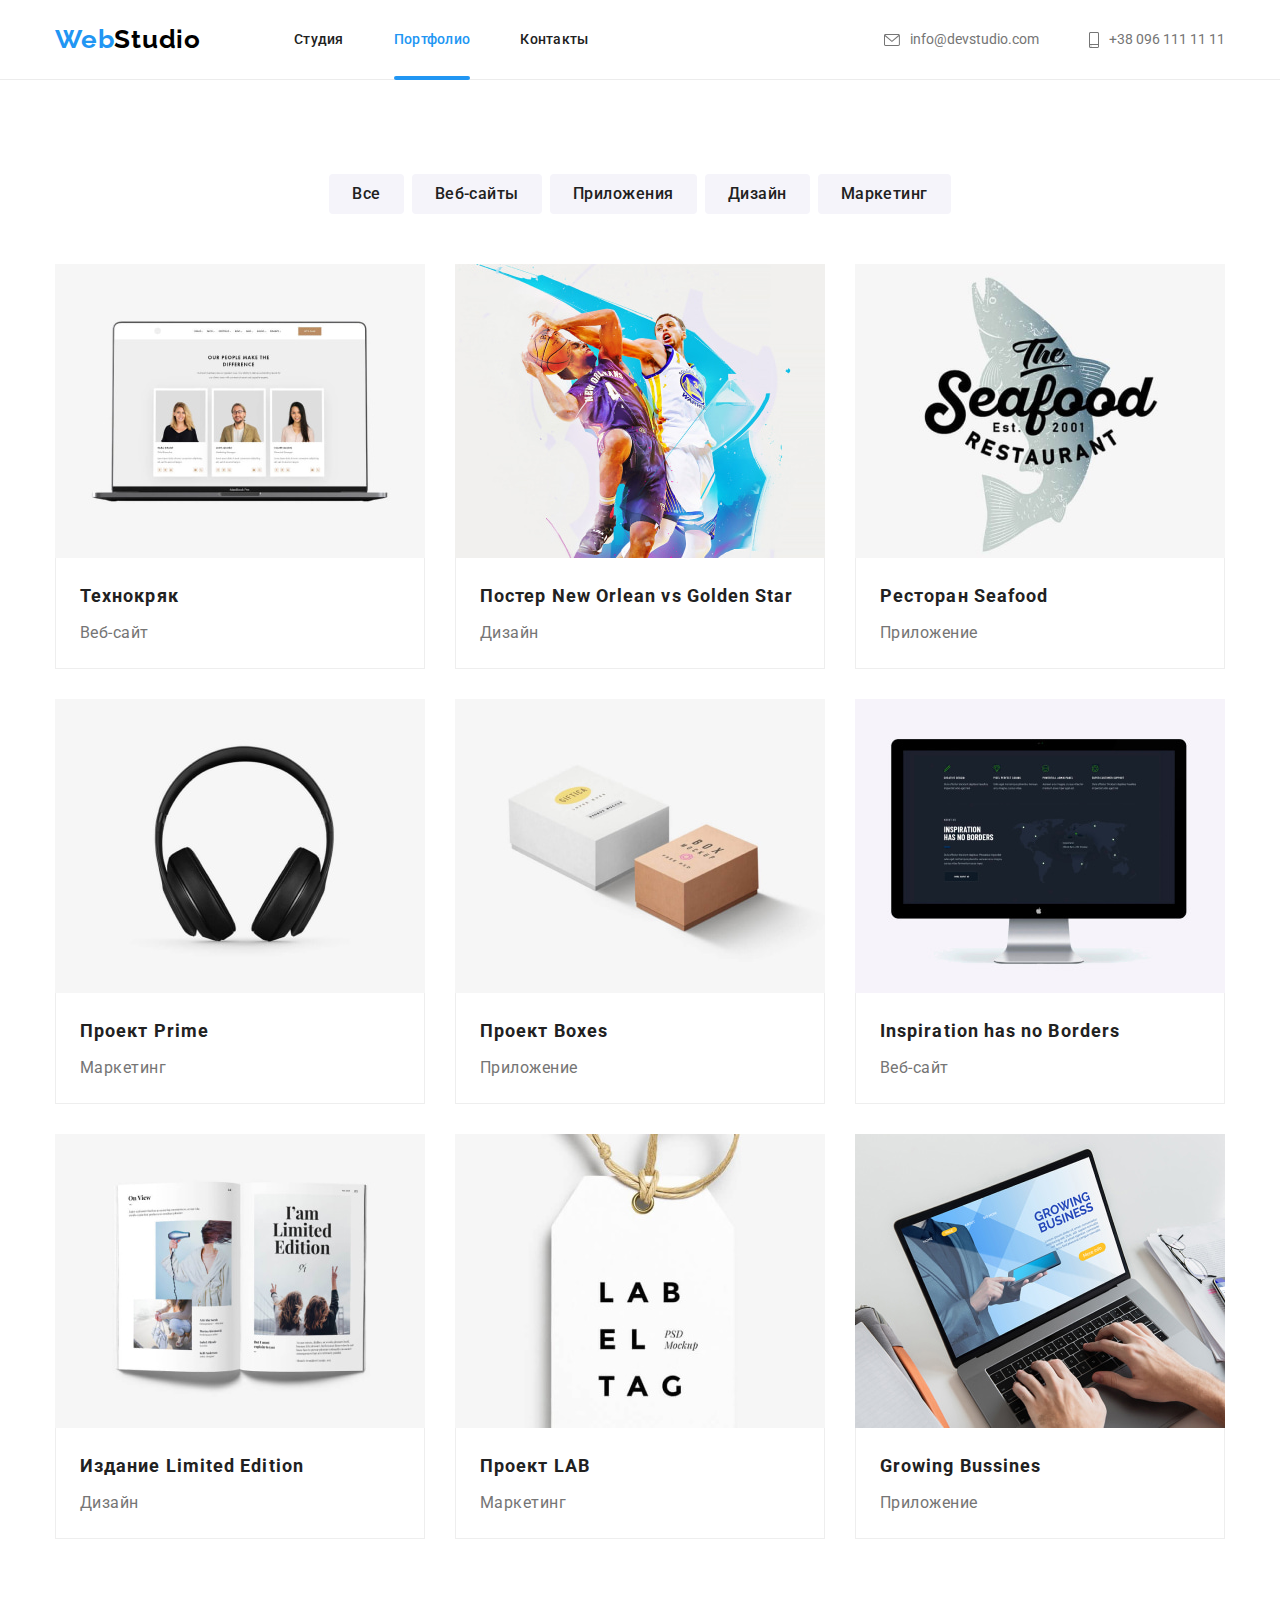
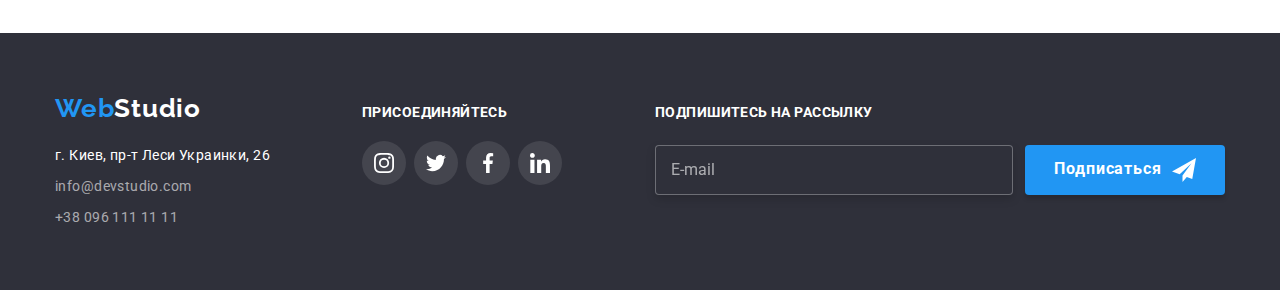
==== commit 256980df: "Внесены правки ментора" ====
--- a/portfolio.html
+++ b/portfolio.html
@@ -49,7 +49,7 @@
                 <a class="mobile-nav__link" href="./index.html">Студия</a>
               </li>
               <li class="mobile-nav__item">
-                <a class="mobile-nav__link" href="./portfolio.html">Портфолио</a>
+                <a class="mobile-nav__link mobile-nav__link--current" href="./portfolio.html">Портфолио</a>
               </li>
               <li class="mobile-nav__item">
                 <a class="mobile-nav__link" href="">Контакты</a>
@@ -154,24 +154,24 @@
                 <div class="projects__thumb">
                   <picture>
                     <source
+                    media="(min-width: 1200px)"
+                    srcset="
+                    ./images/projects/project1_lg.jpg 1x,
+                    ./images/projects/project1_lg@2x.jpg 2x
+                    "
+                    />
+                    <source
+                    media="(min-width: 768px)"
+                    srcset="
+                    ./images/projects/project1_md.jpg 1x,
+                    ./images/projects/project1_md@2x.jpg 2x
+                    "
+                    />
+                    <source
                       media="(max-width: 767px)"
                       srcset="
                         ./images/projects/project1_sm.jpg 1x,
                         ./images/projects/project1_sm@2x.jpg 2x
-                      "
-                    />
-                    <source
-                      media="(min-width: 1200px)"
-                      srcset="
-                        ./images/projects/project1_lg.jpg 1x,
-                        ./images/projects/project1_lg@2x.jpg 2x
-                      "
-                    />
-                    <source
-                      media="(min-width: 768px)"
-                      srcset="
-                        ./images/projects/project1_md.jpg 1x,
-                        ./images/projects/project1_md@2x.jpg 2x
                       "
                     />
                     <img
@@ -201,32 +201,32 @@
                 <div class="projects__thumb">
                   <picture>
                     <source
+                    media="(min-width: 1200px)"
+                    srcset="
+                    ./images/projects/project2_lg.jpg    1x,
+                    ./images/projects/project2_lg@2x.jpg 2x
+                    "
+                    />
+                    <source
+                    media="(min-width: 768px)"
+                    srcset="
+                    ./images/projects/project2_md.jpg    1x,
+                    ./images/projects/project2_md@2x.jpg 2x
+                    "
+                    />
+                    <source
                       media="(max-width: 767px)"
                       srcset="
                         ./images/projects/project2_sm.jpg    1x,
                         ./images/projects/project2_sm@2x.jpg 2x
                       "
                     />
-                    <source
-                      media="(min-width: 1200px)"
-                      srcset="
-                        ./images/projects/project2_lg.jpg    1x,
-                        ./images/projects/project2_lg@2x.jpg 2x
-                      "
-                    />
-                    <source
-                      media="(min-width: 768px)"
-                      srcset="
-                        ./images/projects/project2_md.jpg    1x,
-                        ./images/projects/project2_md@2x.jpg 2x
-                      "
-                    />
-                    <img
-                      class="projects__img"
-                      src="./images/projects/project2_sm.jpg"
-                      alt="Постер к игре в баскетбол"
-                      width="450"
-                      height="294"
+                    <img
+                    class="projects__img"
+                    src="./images/projects/project2_sm.jpg"
+                    alt="Постер к игре в баскетбол"
+                    width="450"
+                    height="294"
                     />
                   </picture>
                   <div class="projects__overlay">
@@ -248,24 +248,24 @@
                 <div class="projects__thumb">
                   <picture>
                     <source
+                    media="(min-width: 1200px)"
+                    srcset="
+                    ./images/projects/project3_lg.jpg    1x,
+                    ./images/projects/project3_lg@2x.jpg 2x
+                    "
+                    />
+                    <source
+                    media="(min-width: 768px)"
+                    srcset="
+                    ./images/projects/project3_md.jpg    1x,
+                    ./images/projects/project3_md@2x.jpg 2x
+                    "
+                    />
+                    <source
                       media="(max-width: 767px)"
                       srcset="
                         ./images/projects/project3_sm.jpg    1x,
                         ./images/projects/project3_sm@2x.jpg 2x
-                      "
-                    />
-                    <source
-                      media="(min-width: 1200px)"
-                      srcset="
-                        ./images/projects/project3_lg.jpg    1x,
-                        ./images/projects/project3_lg@2x.jpg 2x
-                      "
-                    />
-                    <source
-                      media="(min-width: 768px)"
-                      srcset="
-                        ./images/projects/project3_md.jpg    1x,
-                        ./images/projects/project3_md@2x.jpg 2x
                       "
                     />
                     <img
@@ -295,29 +295,29 @@
                 <div class="projects__thumb">
                   <picture>
                     <source
+                    media="(min-width: 1200px)"
+                    srcset="
+                    ./images/projects/project4_lg.jpg    1x,
+                    ./images/projects/project4_lg@2x.jpg 2x
+                    "
+                    />
+                    <source
+                    media="(min-width: 768px)"
+                    srcset="
+                    ./images/projects/project4_md.jpg    1x,
+                    ./images/projects/project4_md@2x.jpg 2x
+                    "
+                    />
+                    <source
                       media="(max-width: 767px)"
                       srcset="
                         ./images/projects/project4_sm.jpg    1x,
                         ./images/projects/project4_sm@2x.jpg 2x
                       "
                     />
-                    <source
-                      media="(min-width: 1200px)"
-                      srcset="
-                        ./images/projects/project4_lg.jpg    1x,
-                        ./images/projects/project4_lg@2x.jpg 2x
-                      "
-                    />
-                    <source
-                      media="(min-width: 768px)"
-                      srcset="
-                        ./images/projects/project4_md.jpg    1x,
-                        ./images/projects/project4_md@2x.jpg 2x
-                      "
-                    />
-                    <img
-                      class="projects__img"
-                      src="./images/projects/project4_sm.jpg"
+                    <img
+                    class="projects__img"
+                    src="./images/projects/project4_sm.jpg"
                       alt="Накладные наушники"
                       width="450"
                       height="294"
@@ -342,24 +342,24 @@
                 <div class="projects__thumb">
                   <picture>
                     <source
+                    media="(min-width: 1200px)"
+                    srcset="
+                    ./images/projects/project5_lg.jpg    1x,
+                    ./images/projects/project5_lg@2x.jpg 2x
+                    "
+                    />
+                    <source
+                    media="(min-width: 768px)"
+                    srcset="
+                    ./images/projects/project5_md.jpg    1x,
+                    ./images/projects/project5_md@2x.jpg 2x
+                    "
+                    />
+                    <source
                       media="(max-width: 767px)"
                       srcset="
                         ./images/projects/project5_sm.jpg    1x,
                         ./images/projects/project5_sm@2x.jpg 2x
-                      "
-                    />
-                    <source
-                      media="(min-width: 1200px)"
-                      srcset="
-                        ./images/projects/project5_lg.jpg    1x,
-                        ./images/projects/project5_lg@2x.jpg 2x
-                      "
-                    />
-                    <source
-                      media="(min-width: 768px)"
-                      srcset="
-                        ./images/projects/project5_md.jpg    1x,
-                        ./images/projects/project5_md@2x.jpg 2x
                       "
                     />
                     <img
@@ -389,24 +389,24 @@
                 <div class="projects__thumb">
                   <picture>
                     <source
+                    media="(min-width: 1200px)"
+                    srcset="
+                    ./images/projects/project6_lg.jpg    1x,
+                    ./images/projects/project6_lg@2x.jpg 2x
+                    "
+                    />
+                    <source
+                    media="(min-width: 768px)"
+                    srcset="
+                    ./images/projects/project6_md.jpg    1x,
+                    ./images/projects/project6_md@2x.jpg 2x
+                    "
+                    />
+                    <source
                       media="(max-width: 767px)"
                       srcset="
                         ./images/projects/project6_sm.jpg    1x,
                         ./images/projects/project6_sm@2x.jpg 2x
-                      "
-                    />
-                    <source
-                      media="(min-width: 1200px)"
-                      srcset="
-                        ./images/projects/project6_lg.jpg    1x,
-                        ./images/projects/project6_lg@2x.jpg 2x
-                      "
-                    />
-                    <source
-                      media="(min-width: 768px)"
-                      srcset="
-                        ./images/projects/project6_md.jpg    1x,
-                        ./images/projects/project6_md@2x.jpg 2x
                       "
                     />
                     <img
@@ -436,24 +436,24 @@
                 <div class="projects__thumb">
                   <picture>
                     <source
+                    media="(min-width: 1200px)"
+                    srcset="
+                    ./images/projects/project7_lg.jpg    1x,
+                    ./images/projects/project7_lg@2x.jpg 2x
+                    "
+                    />
+                    <source
+                    media="(min-width: 768px)"
+                    srcset="
+                    ./images/projects/project7_md.jpg    1x,
+                    ./images/projects/project7_md@2x.jpg 2x
+                    "
+                    />
+                    <source
                       media="(max-width: 767px)"
                       srcset="
                         ./images/projects/project7_sm.jpg    1x,
                         ./images/projects/project7_sm@2x.jpg 2x
-                      "
-                    />
-                    <source
-                      media="(min-width: 1200px)"
-                      srcset="
-                        ./images/projects/project7_lg.jpg    1x,
-                        ./images/projects/project7_lg@2x.jpg 2x
-                      "
-                    />
-                    <source
-                      media="(min-width: 768px)"
-                      srcset="
-                        ./images/projects/project7_md.jpg    1x,
-                        ./images/projects/project7_md@2x.jpg 2x
                       "
                     />
                     <img
@@ -483,28 +483,28 @@
                 <div class="projects__thumb">
                   <picture>
                     <source
+                    media="(min-width: 1200px)"
+                    srcset="
+                    ./images/projects/project8_lg.jpg    1x,
+                    ./images/projects/project8_lg@2x.jpg 2x
+                    "
+                    />
+                    <source
+                    media="(min-width: 768px)"
+                    srcset="
+                    ./images/projects/project8_md.jpg    1x,
+                    ./images/projects/project8_md@2x.jpg 2x
+                    "
+                    />
+                    <source
                       media="(max-width: 767px)"
                       srcset="
                         ./images/projects/project8_sm.jpg    1x,
                         ./images/projects/project8_sm@2x.jpg 2x
                       "
                     />
-                    <source
-                      media="(min-width: 1200px)"
-                      srcset="
-                        ./images/projects/project8_lg.jpg    1x,
-                        ./images/projects/project8_lg@2x.jpg 2x
-                      "
-                    />
-                    <source
-                      media="(min-width: 768px)"
-                      srcset="
-                        ./images/projects/project8_md.jpg    1x,
-                        ./images/projects/project8_md@2x.jpg 2x
-                      "
-                    />
-                    <img
-                      class="projects__img"
+                    <img
+                    class="projects__img"
                       src="./images/projects/project8_sm.jpg"
                       alt="Бумажная бирка на шнурке"
                       width="450"
@@ -530,24 +530,24 @@
                 <div class="projects__thumb">
                   <picture>
                     <source
+                    media="(min-width: 1200px)"
+                    srcset="
+                    ./images/projects/project9_lg.jpg    1x,
+                    ./images/projects/project9_lg@2x.jpg 2x
+                    "
+                    />
+                    <source
+                    media="(min-width: 768px)"
+                    srcset="
+                    ./images/projects/project9_md.jpg    1x,
+                    ./images/projects/project9_md@2x.jpg 2x
+                    "
+                    />
+                    <source
                       media="(max-width: 767px)"
                       srcset="
                         ./images/projects/project9_sm.jpg    1x,
                         ./images/projects/project9_sm@2x.jpg 2x
-                      "
-                    />
-                    <source
-                      media="(min-width: 1200px)"
-                      srcset="
-                        ./images/projects/project9_lg.jpg    1x,
-                        ./images/projects/project9_lg@2x.jpg 2x
-                      "
-                    />
-                    <source
-                      media="(min-width: 768px)"
-                      srcset="
-                        ./images/projects/project9_md.jpg    1x,
-                        ./images/projects/project9_md@2x.jpg 2x
                       "
                     />
                     <img
@@ -595,10 +595,10 @@
                 </a>
               </li>
               <li class="address__item">
-                <a class="adress__link" href="mailto:info@devstudio.com">info@devstudio.com</a>
+                <a class="address__link" href="mailto:info@devstudio.com">info@devstudio.com</a>
               </li>
               <li class="address__item">
-                <a class="adress__link" href="tel:+380961111111">+38 096 111 11 11</a>
+                <a class="address__link" href="tel:+380961111111">+38 096 111 11 11</a>
               </li>
             </ul>
           </address>
--- a/css/main.min.css
+++ b/css/main.min.css
@@ -1,2 +1,2 @@
-.visually-hidden{position:absolute;white-space:nowrap;width:1px;height:1px;overflow:hidden;border:0;padding:0;clip:rect(0 0 0 0);-webkit-clip-path:inset(50%);clip-path:inset(50%);margin:-1px}ul{padding:0;margin:0;list-style-type:none}a{text-decoration:none;color:inherit}img{display:block;max-width:100%;height:auto}p{margin-top:0;margin-bottom:0}.section{padding-top:60px;padding-bottom:60px}@media screen and (min-width: 1200px){.section{padding-top:94px;padding-bottom:94px}}.section--no-padding-top{padding-top:0}.section--bgc-gray{background-color:#f5f4fa}.section__title{margin-top:0px;margin-bottom:30px;text-align:center;color:#212121;font-size:28px;line-height:1.18;letter-spacing:0.03em}@media screen and (min-width: 1200px){.section__title{margin-bottom:50px;font-size:36px;line-height:1.17}}.conteiner{margin-right:auto;margin-left:auto;padding-left:15px;padding-right:15px}@media screen and (min-width: 480px){.conteiner{width:480px}}@media screen and (min-width: 768px){.conteiner{width:768px}}@media screen and (min-width: 1200px){.conteiner{width:1200px}}.button{display:-webkit-box;display:-ms-flexbox;display:flex;-webkit-box-pack:center;-ms-flex-pack:center;justify-content:center;-webkit-box-align:center;-ms-flex-align:center;align-items:center;text-align:center;padding:0;cursor:pointer;-webkit-transition:color 250ms cubic-bezier(0.4, 0, 0.2, 1),background-color 250ms cubic-bezier(0.4, 0, 0.2, 1),-webkit-box-shadow 250ms cubic-bezier(0.4, 0, 0.2, 1);transition:color 250ms cubic-bezier(0.4, 0, 0.2, 1),background-color 250ms cubic-bezier(0.4, 0, 0.2, 1),-webkit-box-shadow 250ms cubic-bezier(0.4, 0, 0.2, 1);transition:color 250ms cubic-bezier(0.4, 0, 0.2, 1),background-color 250ms cubic-bezier(0.4, 0, 0.2, 1),box-shadow 250ms cubic-bezier(0.4, 0, 0.2, 1);transition:color 250ms cubic-bezier(0.4, 0, 0.2, 1),background-color 250ms cubic-bezier(0.4, 0, 0.2, 1),box-shadow 250ms cubic-bezier(0.4, 0, 0.2, 1),-webkit-box-shadow 250ms cubic-bezier(0.4, 0, 0.2, 1)}.button:hover,.button:focus{background-color:#2196f3;color:#fff}.button__icon--append{margin-left:10px}.socials{display:-webkit-box;display:-ms-flexbox;display:flex;-ms-flex-wrap:wrap;flex-wrap:wrap;-webkit-box-pack:center;-ms-flex-pack:center;justify-content:center}.socials__item:not(:last-child){margin-right:16px}.socials__item--10px-margin:not(:last-child){margin-right:8px}.socials__link{width:44px;height:44px;display:-webkit-box;display:-ms-flexbox;display:flex;-webkit-box-pack:center;-ms-flex-pack:center;justify-content:center;-webkit-box-align:center;-ms-flex-align:center;align-items:center;border-radius:50%;background-color:#fff;text-align:center;-webkit-transition:background-color 250ms cubic-bezier(0.4, 0, 0.2, 1);transition:background-color 250ms cubic-bezier(0.4, 0, 0.2, 1)}.socials__link:hover,.socials__link:focus{background-color:#2196f3}.socials__link--bgc-gray{background-color:rgba(255,255,255,0.1);-webkit-transition:background-color 250ms cubic-bezier(0.4, 0, 0.2, 1);transition:background-color 250ms cubic-bezier(0.4, 0, 0.2, 1)}.socials__icon{fill:#afb1b8;-webkit-transition:fill 250ms cubic-bezier(0.4, 0, 0.2, 1);transition:fill 250ms cubic-bezier(0.4, 0, 0.2, 1)}.socials__link:hover .socials__icon,.socials__link:focus .socials__icon{fill:#fff}.socials__icon--fill-white{fill:#fff}body{font-family:"Roboto",sans-serif;font-size:14px;line-height:1.71;padding-top:60px;color:#757575;background-color:#fff}@media screen and (min-width: 768px){body{padding-top:80px}}.logo{display:inline-block;font-family:"Raleway",sans-serif;font-weight:700;font-size:24px;line-height:1.16;letter-spacing:0.03em;color:#2196f3}@media screen and (min-width: 1200px){.logo{font-size:26px;line-height:1.2}}.logo__text{color:#000000}.logo__text--light-theme{color:#fff}.header{position:fixed;width:100%;height:60px;top:0;left:0;z-index:1;border-bottom:1px solid #ececec;background-color:#fff}@media screen and (min-width: 768px){.header{height:80px}}.header__conteiner{position:relative;height:100%}.mobile{display:-webkit-box;display:-ms-flexbox;display:flex;-webkit-box-pack:justify;-ms-flex-pack:justify;justify-content:space-between;-webkit-box-align:center;-ms-flex-align:center;align-items:center;height:100%}@media screen and (min-width: 768px){.mobile{display:none}}.mobile__button{position:relative;z-index:99;display:-webkit-box;display:-ms-flexbox;display:flex;-webkit-box-pack:center;-ms-flex-pack:center;justify-content:center;-webkit-box-align:center;-ms-flex-align:center;align-items:center;text-align:center;padding:0;margin-left:auto;background-color:transparent;border-color:transparent;cursor:pointer}.mobile__icon{-webkit-transition:fill 250ms cubic-bezier(0.4, 0, 0.2, 1);transition:fill 250ms cubic-bezier(0.4, 0, 0.2, 1)}.mobile__icon:hover,.mobile__icon:focus{fill:#2196f3}.mobile__icon--close{display:none}.is-active .mobile__icon--close{display:block}.is-active .mobile__icon--open{display:none}.mobile__menu{display:none;position:fixed;top:0;left:0;width:100%;height:100vh;padding:48px 40px 15px;z-index:5;overflow-y:scroll;background-color:#fff}@media screen and (max-width: 380px){.mobile__menu{padding-right:15px}}.mobile__menu.is-open{display:block}.mobile-nav__item:not(:last-child){padding-bottom:32px}.mobile-nav__item:hover,.mobile-nav__item:focus{color:#2196f3}.mobile-nav__link{display:block;color:#212121;font-weight:500;font-size:40px;line-height:1.18;letter-spacing:0.02em;-webkit-transition:color 250ms cubic-bezier(0.4, 0, 0.2, 1);transition:color 250ms cubic-bezier(0.4, 0, 0.2, 1)}.mobile-nav__link:hover,.mobile-nav__link:focus{color:#2196f3}.mobile-contacts{margin-top:40vh}.mobile-contacts__item{margin-bottom:32px;font-weight:500;font-size:34px;line-height:1.18;font-style:normal;letter-spacing:0.02em;color:#2196f3}.mobile-contacts__item:last-child{margin-bottom:64px}@media screen and (max-width: 380px){.mobile-contacts__item{font-size:24px;line-height:1.18}.mobile-contacts__item:last-child{margin-bottom:5vh}}.mobile-contacts__link{display:-webkit-inline-box;display:-ms-inline-flexbox;display:inline-flex;-webkit-box-align:center;-ms-flex-align:center;align-items:center;-webkit-transition:color 250ms cubic-bezier(0.4, 0, 0.2, 1);transition:color 250ms cubic-bezier(0.4, 0, 0.2, 1)}.mobile-contacts__link:hover,.mobile-contacts__link:focus{color:#2196f3}.mobile-contacts__link--small-gray{font-size:24px;line-height:1.17;letter-spacing:0.02em;color:#757575}.mobile-socials{display:-webkit-box;display:-ms-flexbox;display:flex;-ms-flex-wrap:wrap;flex-wrap:wrap;-webkit-box-pack:stretch;-ms-flex-pack:stretch;justify-content:stretch;-webkit-box-align:center;-ms-flex-align:center;align-items:center}.mobile-socials__item{font-weight:500;font-size:18px;line-height:1.22;letter-spacing:0.02em;color:#2196f3}.mobile-socials__item:not(:last-child){padding-right:10px}.mobile-socials__item:not(:first-child){padding-left:10px;border-left:1px solid rgba(33,33,33,0.2)}@media screen and (max-width: 440px){.mobile-socials__item{-ms-flex-preferred-size:calc((100%-70px) / 2);flex-basis:calc((100%-70px) / 2)}.mobile-socials__item:nth-last-child(n+3){margin-bottom:20px}.mobile-socials__item:nth-child(2n){padding-left:15vw}.mobile-socials__item:not(:nth-child(2n)){padding:0;border:none}}@media screen and (max-width: 767px){.header__menu{display:none}}@media screen and (min-width: 768px){.header__menu{display:-webkit-box;display:-ms-flexbox;display:flex;-webkit-box-align:center;-ms-flex-align:center;align-items:center}}.page-nav{display:-webkit-box;display:-ms-flexbox;display:flex;-webkit-box-align:center;-ms-flex-align:center;align-items:center}.page-nav__list{display:-webkit-box;display:-ms-flexbox;display:flex;margin-left:88px}@media screen and (min-width: 1200px){.page-nav__list{margin-left:93px}}.page-nav__item:not(:first-child){margin-left:50px}.page-nav__item:hover,.page-nav__item:focus{color:#2196f3}.page-nav__link{display:block;padding-top:32px;padding-bottom:32px;color:#212121;font-weight:500;font-size:14px;line-height:1.14;letter-spacing:0.02em;-webkit-transition:color 250ms cubic-bezier(0.4, 0, 0.2, 1);transition:color 250ms cubic-bezier(0.4, 0, 0.2, 1)}.page-nav__link:hover,.page-nav__link:focus{color:#2196f3}@media screen and (min-width: 768px){.page-nav__link--current{position:relative;color:#2196f3}.page-nav__link--current::after{content:'';position:absolute;left:0;bottom:0;width:100%;height:4px;background-color:#2196f3;border-radius:2px}}.contacts{margin-left:auto}@media screen and (min-width: 1200px){.contacts{display:-webkit-box;display:-ms-flexbox;display:flex;-webkit-box-pack:center;-ms-flex-pack:center;justify-content:center;-webkit-box-align:center;-ms-flex-align:center;align-items:center}}.contacts__item{font-size:12px;line-height:1.17;color:#757575}@media screen and (max-width: 1199px){.contacts__item:not(:first-child){margin-top:10px}}@media screen and (min-width: 1200px){.contacts__item:not(:first-child){margin-left:50px}}.contacts__link{display:-webkit-inline-box;display:-ms-inline-flexbox;display:inline-flex;-webkit-box-align:center;-ms-flex-align:center;align-items:center;-webkit-transition:color 250ms cubic-bezier(0.4, 0, 0.2, 1);transition:color 250ms cubic-bezier(0.4, 0, 0.2, 1)}.contacts__link:hover,.contacts__link:focus{color:#2196f3}@media screen and (min-width: 1200px){.contacts__link{font-size:14px;line-height:1.14;padding-top:32px;padding-bottom:32px}}.contacts__icon{margin-right:10px;fill:#757575;-webkit-transition:fill 250ms cubic-bezier(0.4, 0, 0.2, 1);transition:fill 250ms cubic-bezier(0.4, 0, 0.2, 1)}.contacts__link:hover .contacts__icon,.contacts__link:focus .contacts__icon{fill:#2196f3}.hero{margin-left:auto;margin-right:auto;padding-top:118px;padding-bottom:118px;height:400px;max-width:480px;text-align:center;background-color:#c4c4c4;background-image:-webkit-gradient(linear, left top, right top, from(rgba(47,48,58,0.4)), to(rgba(47,48,58,0.4))),url(../images/hero/Hero-Img_sm.jpg);background-image:linear-gradient(to right, rgba(47,48,58,0.4), rgba(47,48,58,0.4)),url(../images/hero/Hero-Img_sm.jpg);background-size:cover;background-position:center;background-repeat:no-repeat}@media screen and (min-device-pixel-ratio: 2), (-webkit-min-device-pixel-ratio: 2), (min-resolution: 192dpi), (min-resolution: 2dppx){.hero{background-image:-webkit-gradient(linear, left top, right top, from(rgba(47,48,58,0.4)), to(rgba(47,48,58,0.4))),url(../images/hero/Hero-Img_sm@2x.jpg);background-image:linear-gradient(to right, rgba(47,48,58,0.4), rgba(47,48,58,0.4)),url(../images/hero/Hero-Img_sm@2x.jpg)}}@media screen and (min-width: 768px){.hero{max-width:768px;background-image:-webkit-gradient(linear, left top, right top, from(rgba(47,48,58,0.4)), to(rgba(47,48,58,0.4))),url(../images/hero/Hero-Img_md.jpg);background-image:linear-gradient(to right, rgba(47,48,58,0.4), rgba(47,48,58,0.4)),url(../images/hero/Hero-Img_md.jpg);background-size:cover;background-position:center;background-repeat:no-repeat}}@media screen and (min-width: 768px) and (min-device-pixel-ratio: 2), screen and (min-width: 768px) and (-webkit-min-device-pixel-ratio: 2), screen and (min-width: 768px) and (min-resolution: 192dpi), screen and (min-width: 768px) and (min-resolution: 2dppx){.hero{background-image:-webkit-gradient(linear, left top, right top, from(rgba(47,48,58,0.4)), to(rgba(47,48,58,0.4))),url(../images/hero/Hero-Img_md@2x.jpg);background-image:linear-gradient(to right, rgba(47,48,58,0.4), rgba(47,48,58,0.4)),url(../images/hero/Hero-Img_md@2x.jpg)}}@media screen and (min-width: 1200px){.hero{padding-top:200px;padding-bottom:200px;height:600px;max-width:1600px;background-image:-webkit-gradient(linear, left top, right top, from(rgba(47,48,58,0.4)), to(rgba(47,48,58,0.4))),url(../images/hero/Hero-Img_lg.jpg);background-image:linear-gradient(to right, rgba(47,48,58,0.4), rgba(47,48,58,0.4)),url(../images/hero/Hero-Img_lg.jpg);background-size:cover;background-position:center;background-repeat:no-repeat}}@media screen and (min-width: 1200px) and (min-device-pixel-ratio: 2), screen and (min-width: 1200px) and (-webkit-min-device-pixel-ratio: 2), screen and (min-width: 1200px) and (min-resolution: 192dpi), screen and (min-width: 1200px) and (min-resolution: 2dppx){.hero{background-image:-webkit-gradient(linear, left top, right top, from(rgba(47,48,58,0.4)), to(rgba(47,48,58,0.4))),url(../images/hero/Hero-Img_lg@2x.jpg);background-image:linear-gradient(to right, rgba(47,48,58,0.4), rgba(47,48,58,0.4)),url(../images/hero/Hero-Img_lg@2x.jpg)}}.hero__title{display:block;margin-right:auto;margin-left:auto;margin-top:0;margin-bottom:30px;max-width:360px;color:#fff;font-weight:900;font-size:26px;line-height:1.62;letter-spacing:0.06em;text-transform:uppercase}@media screen and (min-width: 1200px){.hero__title{max-width:700px;font-size:44px;line-height:1.36}}.hero__button{display:inline-block;padding-left:32px;padding-right:32px;padding-top:10px;padding-bottom:10px;border:1px solid transparent;border-radius:4px;-webkit-box-shadow:0px 4px 4px rgba(0,0,0,0.15);box-shadow:0px 4px 4px rgba(0,0,0,0.15);color:#fff;background-color:#2196f3;font-family:"Roboto",sans-serif;font-weight:700;font-size:16px;line-height:1.87;letter-spacing:0.06em}.hero__button:hover,.hero__button:focus{background-color:#188ce8}.features{margin-bottom:-30px}@media screen and (min-width: 768px){.features{display:-webkit-box;display:-ms-flexbox;display:flex;-webkit-box-pack:center;-ms-flex-pack:center;justify-content:center;-ms-flex-wrap:wrap;flex-wrap:wrap;margin-right:-15px;margin-left:-15px}}.features__item{margin-bottom:30px}@media screen and (max-width: 767px){.features__item{max-width:450px}}@media screen and (min-width: 768px){.features__item{width:354px;margin-right:15px;margin-left:15px}}@media screen and (min-width: 1200px){.features__item{width:270px}}.features__wrapper{height:120px;display:-webkit-box;display:-ms-flexbox;display:flex;-webkit-box-pack:center;-ms-flex-pack:center;justify-content:center;-webkit-box-align:center;-ms-flex-align:center;align-items:center;text-align:center;background:#f5f4fa;border-radius:4px}.features__title{margin-top:30px;margin-bottom:10px;font-size:14px;line-height:1.14;color:#212121;letter-spacing:0.03em;text-align:center;text-transform:uppercase}.features__discription{letter-spacing:0.03em}@media screen and (max-width: 1199px){.business__section{display:none}}.business{display:-webkit-box;display:-ms-flexbox;display:flex;-webkit-box-pack:center;-ms-flex-pack:center;justify-content:center;-ms-flex-wrap:wrap;flex-wrap:wrap}.business__item{position:relative}.business__item:not(:last-child){margin-right:30px}.business__description{position:absolute;left:0;bottom:0;width:100%;height:70px;display:-webkit-box;display:-ms-flexbox;display:flex;-webkit-box-pack:center;-ms-flex-pack:center;justify-content:center;-webkit-box-align:center;-ms-flex-align:center;align-items:center;background-color:rgba(47,48,58,0.8)}.business__title{font-size:14px;line-height:1.14;text-align:center;letter-spacing:0.03em;text-transform:uppercase;color:#fff}.business{display:-webkit-box;display:-ms-flexbox;display:flex;-webkit-box-pack:center;-ms-flex-pack:center;justify-content:center;-ms-flex-wrap:wrap;flex-wrap:wrap}.business__item{position:relative}.business__item:not(:last-child){margin-right:30px}.business__description{position:absolute;left:0;bottom:0;width:100%;height:70px;display:-webkit-box;display:-ms-flexbox;display:flex;-webkit-box-pack:center;-ms-flex-pack:center;justify-content:center;-webkit-box-align:center;-ms-flex-align:center;align-items:center;background-color:rgba(47,48,58,0.8)}.business__title{font-size:14px;line-height:1.14;text-align:center;letter-spacing:0.03em;text-transform:uppercase;color:#fff}.team{margin-bottom:-30px}@media screen and (min-width: 768px){.team{display:-webkit-box;display:-ms-flexbox;display:flex;-webkit-box-pack:center;-ms-flex-pack:center;justify-content:center}}@media screen and (min-width: 768px) and (max-width: 1199px){.team{-ms-flex-wrap:wrap;flex-wrap:wrap;margin-left:-15px;margin-right:-15px}}.team__item{margin-bottom:30px;background-color:#fff;-webkit-box-shadow:0px 1px 3px rgba(0,0,0,0.12),0px 1px 1px rgba(0,0,0,0.14),0px 2px 1px rgba(0,0,0,0.2);box-shadow:0px 1px 3px rgba(0,0,0,0.12),0px 1px 1px rgba(0,0,0,0.14),0px 2px 1px rgba(0,0,0,0.2);border-radius:0px 0px 4px 4px}@media screen and (min-width: 768px) and (max-width: 1199px){.team__item{margin-left:15px;margin-right:15px;-ms-flex-preferred-size:calc((100% - 60px)/2);flex-basis:calc((100% - 60px)/2)}}@media screen and (min-width: 1200px){.team__item:not(:last-child){margin-right:30px}}.team__discription{padding-top:30px;padding-bottom:30px;text-align:center;font-size:16px;line-height:1.19;letter-spacing:0.03em}.team__title{margin-top:0px;margin-bottom:10px;font-size:inherit;line-height:inherit;font-weight:500;color:#212121}.team__text{margin-top:0;margin-bottom:16px}.clients{display:-webkit-box;display:-ms-flexbox;display:flex;-webkit-box-pack:center;-ms-flex-pack:center;justify-content:center;-ms-flex-wrap:wrap;flex-wrap:wrap;margin-left:-15px;margin-right:-15px;margin-bottom:-30px}.clients__item{min-width:210px;min-height:92px;margin-left:15px;margin-right:15px;margin-bottom:30px}@media screen and (min-width: 768px){.clients__item{min-width:226px}}@media screen and (min-width: 1200px){.clients__item{min-width:170px}}.clients__link{width:100%;height:100%;display:-webkit-box;display:-ms-flexbox;display:flex;-webkit-box-pack:center;-ms-flex-pack:center;justify-content:center;-webkit-box-align:center;-ms-flex-align:center;align-items:center;border:1px solid #afb1b8;border-radius:4px;-webkit-transition:border-color 250ms cubic-bezier(0.4, 0, 0.2, 1);transition:border-color 250ms cubic-bezier(0.4, 0, 0.2, 1)}.clients__link:hover,.clients__link:focus{border-color:#2196f3}.clients__logo{fill:#afb1b8;-webkit-transition:fill 250ms cubic-bezier(0.4, 0, 0.2, 1);transition:fill 250ms cubic-bezier(0.4, 0, 0.2, 1)}.clients__link:hover .clients__logo,.clients__link:focus .clients__logo{fill:#2196f3}.footer{padding-top:60px;padding-bottom:60px;background-color:#2f303a}.footer__conteiner{text-align:center}@media screen and (min-width: 768px){.footer__conteiner{display:-webkit-box;display:-ms-flexbox;display:flex;-webkit-box-align:baseline;-ms-flex-align:baseline;align-items:baseline;-ms-flex-pack:distribute;justify-content:space-around;-ms-flex-wrap:wrap;flex-wrap:wrap}}@media screen and (min-width: 1200px){.footer__conteiner{text-align:start}}@media screen and (max-width: 1199px){.footer__contacts{-webkit-box-pack:center;-ms-flex-pack:center;justify-content:center;-ms-flex-preferred-size:calc(100%/2);flex-basis:calc(100%/2)}}@media screen and (min-width: 1200px){.footer__contacts{-webkit-box-flex:1;-ms-flex-positive:1;flex-grow:1}}.footer__logo{margin-bottom:20px}@media screen and (max-width: 1199px){.address__list{margin-bottom:60px}}.address__item:not(:first-child){margin-top:7px}.address__map-link{font-style:normal;letter-spacing:0.03em;color:#fff}.address__link{font-style:normal;letter-spacing:0.03em;-webkit-transition:color 250ms cubic-bezier(0.4, 0, 0.2, 1);transition:color 250ms cubic-bezier(0.4, 0, 0.2, 1);color:rgba(255,255,255,0.6)}.address__link:hover,.address__link:focus{color:#2196f3}.footer__socials{display:-webkit-box;display:-ms-flexbox;display:flex;-webkit-box-orient:vertical;-webkit-box-direction:normal;-ms-flex-direction:column;flex-direction:column;margin-bottom:60px}@media screen and (max-width: 1199px){.footer__socials{-webkit-box-pack:center;-ms-flex-pack:center;justify-content:center;-ms-flex-preferred-size:calc(100%/2);flex-basis:calc(100%/2)}}@media screen and (min-width: 1200px){.footer__socials{-webkit-box-pack:left;-ms-flex-pack:left;justify-content:left;margin-right:93px}}.footer__title{margin-top:0;margin-bottom:20px;font-size:14px;line-height:1.14;letter-spacing:0.03em;text-transform:uppercase;color:#fff}@media screen and (min-width: 1200px){.subscription{max-width:570px}}.subscription__title{font-weight:700;line-height:1.14px;letter-spacing:0.03em;text-transform:uppercase;color:#fff}.subscription__form{margin-top:20px}@media screen and (min-width: 1200px){.subscription__form{display:-webkit-box;display:-ms-flexbox;display:flex;-webkit-box-align:center;-ms-flex-align:center;align-items:center}}.subscription__input{font-size:16px;line-height:1.25;padding-left:15px;-webkit-box-align:center;-ms-flex-align:center;align-items:center;width:100%;height:50px;color:#fff;background-color:#2f303a;border:1px solid rgba(255,255,255,0.3);-webkit-filter:drop-shadow(0px 4px 4px rgba(0,0,0,0.15));filter:drop-shadow(0px 4px 4px rgba(0,0,0,0.15));border-radius:4px}@media screen and (max-width: 1199px){.subscription__input{max-width:450px}}@media screen and (min-width: 480px){.subscription__input{width:450px}}@media screen and (min-width: 1200px){.subscription__input{max-width:100%}}.subscription__input::-webkit-input-placeholder{color:rgba(255,255,255,0.6)}.subscription__input:-ms-input-placeholder{color:rgba(255,255,255,0.6)}.subscription__input::-ms-input-placeholder{color:rgba(255,255,255,0.6)}.subscription__input::placeholder{color:rgba(255,255,255,0.6)}.subscription__button{margin-top:20px;margin-right:auto;margin-left:auto;min-width:200px;height:50px;font-weight:700;font-size:16px;line-height:1.88;letter-spacing:0.06em;color:#fff;background-color:#2196f3;border:none;border-radius:4px;-webkit-box-shadow:0px 4px 4px rgba(0,0,0,0.15);box-shadow:0px 4px 4px rgba(0,0,0,0.15)}@media screen and (min-width: 1200px){.subscription__button{margin-top:0;margin-right:0;margin-left:12px}}.subscription__button:hover,.subscription__button:focus{background-color:#188ce8}.backdrop{position:fixed;top:0;left:50%;-webkit-transform:translateX(-50%);transform:translateX(-50%);z-index:10;width:100%;height:100%;background-color:rgba(0,0,0,0.2);opacity:1;-webkit-transition:opacity 250ms cubic-bezier(0.4, 0, 0.2, 1);transition:opacity 250ms cubic-bezier(0.4, 0, 0.2, 1)}.is-hidden{opacity:0;visibility:hidden;pointer-events:none}.modal-box{-webkit-transform:translate(-50%, -50%) scale(0.5);transform:translate(-50%, -50%) scale(0.5)}.modal-box{position:absolute;top:50%;left:50%;-webkit-transform:translate(-50%, -50%) scale(1);transform:translate(-50%, -50%) scale(1);background-color:#fff;-webkit-transition:-webkit-transform 250ms cubic-bezier(0.4, 0, 0.2, 1);transition:-webkit-transform 250ms cubic-bezier(0.4, 0, 0.2, 1);transition:transform 250ms cubic-bezier(0.4, 0, 0.2, 1);transition:transform 250ms cubic-bezier(0.4, 0, 0.2, 1), -webkit-transform 250ms cubic-bezier(0.4, 0, 0.2, 1)}@media screen and (max-width: 479px){.modal-box{width:100%;height:100%}}@media screen and (min-width: 480px){.modal-box{width:450px;height:609px}}@media screen and (min-width: 1200px){.modal-box{width:528px;height:581px}}.modal-box__wrapper{display:-webkit-box;display:-ms-flexbox;display:flex;-webkit-box-orient:vertical;-webkit-box-direction:normal;-ms-flex-direction:column;flex-direction:column;width:100%;height:100%;padding:40px 15px;font-size:12px;line-height:1.17;letter-spacing:0.01em;color:#757575}@media screen and (min-width: 480px){.modal-box__wrapper{padding:40px}}.modal-box__title{margin-bottom:12px;font-weight:700;font-size:20px;line-height:1.15;text-align:center;letter-spacing:0.03em;color:#212121}.close-button{position:absolute;top:8px;right:8px;min-width:30px;min-height:30px;background:#fff;border:1px solid rgba(0,0,0,0.1);border-radius:50%;-webkit-transition:background-color 250ms cubic-bezier(0.4, 0, 0.2, 1);transition:background-color 250ms cubic-bezier(0.4, 0, 0.2, 1)}.close-button:hover,.close-button:focus{background:#fff}.close-button__icon{fill:#212121;-webkit-transition:fill 250ms cubic-bezier(0.4, 0, 0.2, 1);transition:fill 250ms cubic-bezier(0.4, 0, 0.2, 1)}.close-button:hover .close-button__icon,.close-button:focus .close-button__icon{fill:#2196f3}.form__field{margin-bottom:10px}.form__label{display:block;margin-bottom:4px}.form__wrapper{position:relative}.form__input{width:100%;height:40px;-webkit-box-align:center;-ms-flex-align:center;align-items:center;padding-left:42px;border:1px solid rgba(33,33,33,0.2);border-radius:4px;outline:none;-webkit-transition:border 250ms cubic-bezier(0.4, 0, 0.2, 1);transition:border 250ms cubic-bezier(0.4, 0, 0.2, 1)}.form__field:focus-within .form__input{border:1px solid #2196f3}.form__icon{position:absolute;top:50%;left:12px;-webkit-transform:translateY(-50%);transform:translateY(-50%);fill:#212121;-webkit-transition:fill 250ms cubic-bezier(0.4, 0, 0.2, 1);transition:fill 250ms cubic-bezier(0.4, 0, 0.2, 1)}.form__field:focus-within .form__icon{fill:#2196f3}.form__comment{margin-bottom:0}.form__textarea{display:block;width:100%;min-height:120px;resize:none;padding:12px;font-size:14px;line-height:1.14;letter-spacing:0.01em;border:1px solid rgba(33,33,33,0.2);border-radius:4px;outline:none;-webkit-transition:border 250ms cubic-bezier(0.4, 0, 0.2, 1);transition:border 250ms cubic-bezier(0.4, 0, 0.2, 1)}.form__textarea::-webkit-input-placeholder{font-size:14px;line-height:1.14;letter-spacing:0.01em;color:rgba(117,117,117,0.5)}.form__textarea:-ms-input-placeholder{font-size:14px;line-height:1.14;letter-spacing:0.01em;color:rgba(117,117,117,0.5)}.form__textarea::-ms-input-placeholder{font-size:14px;line-height:1.14;letter-spacing:0.01em;color:rgba(117,117,117,0.5)}.form__textarea::placeholder{font-size:14px;line-height:1.14;letter-spacing:0.01em;color:rgba(117,117,117,0.5)}.form__comment:focus-within .form__textarea{border:1px solid #2196f3}.checkbox__label{display:-webkit-box;display:-ms-flexbox;display:flex;-webkit-box-pack:center;-ms-flex-pack:center;justify-content:center;-webkit-box-align:center;-ms-flex-align:center;align-items:center}.checkbox{margin-top:20px;font-size:12px;line-height:1.17;letter-spacing:0.03em}@media screen and (max-width: 479px){.checkbox{font-size:9px;line-height:1.1}}@media screen and (min-width: 1200px){.checkbox{font-size:14px;line-height:1.71}}.checkbox__icon{margin-right:4px;width:15px;height:15px;border:2px solid #212121;border-radius:4px;-webkit-transition:background-color 250ms cubic-bezier(0.4, 0, 0.2, 1),-webkit-box-shadow 250ms cubic-bezier(0.4, 0, 0.2, 1);transition:background-color 250ms cubic-bezier(0.4, 0, 0.2, 1),-webkit-box-shadow 250ms cubic-bezier(0.4, 0, 0.2, 1);transition:box-shadow 250ms cubic-bezier(0.4, 0, 0.2, 1),background-color 250ms cubic-bezier(0.4, 0, 0.2, 1);transition:box-shadow 250ms cubic-bezier(0.4, 0, 0.2, 1),background-color 250ms cubic-bezier(0.4, 0, 0.2, 1),-webkit-box-shadow 250ms cubic-bezier(0.4, 0, 0.2, 1)}.checkbox__input:focus+.checkbox__icon{-webkit-box-shadow:0 0 0 2px #2196f3;box-shadow:0 0 0 2px #2196f3}.checkbox__input:checked:focus+.checkbox__icon{-webkit-box-shadow:0 0 0 2px #212121;box-shadow:0 0 0 2px #212121}.checkbox__input:checked+.checkbox__icon{border-color:#2196f3;background-color:#2196f3;background-image:url(../images/icon-checked.svg);background-size:contain;background-repeat:no-repeat;background-origin:border-box}.policy{margin-left:4px;color:#2196f3;text-decoration:underline}.button__wrapper{display:-webkit-box;display:-ms-flexbox;display:flex;-webkit-box-pack:center;-ms-flex-pack:center;justify-content:center;-webkit-box-align:center;-ms-flex-align:center;align-items:center;margin-top:30px}.form__button{width:200px;height:50px;font-weight:700;font-size:16px;line-height:1.88;letter-spacing:0.06em;color:#fff;background-color:#2196f3;border:none;border-radius:4px;-webkit-box-shadow:0px 4px 4px rgba(0,0,0,0.15);box-shadow:0px 4px 4px rgba(0,0,0,0.15)}.form__button:hover,.form__button:focus{background-color:#188ce8}.filter{display:-webkit-box;display:-ms-flexbox;display:flex;-ms-flex-wrap:wrap;flex-wrap:wrap;margin-right:-4px;margin-left:-4px;margin-bottom:35px}@media screen and (min-width: 768px){.filter{-webkit-box-pack:center;-ms-flex-pack:center;justify-content:center}}.filter__button{padding:6px 22px;margin-right:4px;margin-left:4px;margin-bottom:15px;border:1px solid transparent;border-radius:4px;color:#212121;background-color:#f5f4fa;font-family:"Roboto",sans-serif;font-weight:500;font-size:16px;line-height:1.62;letter-spacing:0.03em}.filter__button:hover,.filter__button:focus{color:#fff;-webkit-box-shadow:0px 3px 1px rgba(0,0,0,0.1),0px 1px 2px rgba(0,0,0,0.08),0px 2px 2px rgba(0,0,0,0.12);box-shadow:0px 3px 1px rgba(0,0,0,0.1),0px 1px 2px rgba(0,0,0,0.08),0px 2px 2px rgba(0,0,0,0.12)}.filter__item:not(:last-child){margin-right:8px}.projects{margin-bottom:-30px}@media screen and (max-width: 767px){.projects{text-align:center}}@media screen and (min-width: 768px){.projects{display:-webkit-box;display:-ms-flexbox;display:flex;-ms-flex-wrap:wrap;flex-wrap:wrap;margin-left:-15px;margin-right:-15px}}.projects__item{display:-webkit-box;display:-ms-flexbox;display:flex;margin-bottom:30px;background:#fff}@media screen and (min-width: 768px){.projects__item{margin-left:15px;margin-right:15px}}@media screen and (min-width: 768px) and (max-width: 1199px){.projects__item{-ms-flex-preferred-size:calc((100% - 60px)/2);flex-basis:calc((100% - 60px)/2)}}@media screen and (min-width: 1199px){.projects__item{-ms-flex-preferred-size:calc((100% - 90px)/3);flex-basis:calc((100% - 90px)/3)}}.projects__link{display:inline-block;-webkit-transition:-webkit-box-shadow 250ms cubic-bezier(0.4, 0, 0.2, 1);transition:-webkit-box-shadow 250ms cubic-bezier(0.4, 0, 0.2, 1);transition:box-shadow 250ms cubic-bezier(0.4, 0, 0.2, 1);transition:box-shadow 250ms cubic-bezier(0.4, 0, 0.2, 1), -webkit-box-shadow 250ms cubic-bezier(0.4, 0, 0.2, 1)}.projects__link:hover,.projects__link:focus{-webkit-box-shadow:0px 1px 1px rgba(0,0,0,0.12),0px 4px 4px rgba(0,0,0,0.06),1px 4px 6px rgba(0,0,0,0.16);box-shadow:0px 1px 1px rgba(0,0,0,0.12),0px 4px 4px rgba(0,0,0,0.06),1px 4px 6px rgba(0,0,0,0.16)}@media screen and (min-width: 768px) and (max-width: 1199px){.projects__link{display:-webkit-box;display:-ms-flexbox;display:flex;-webkit-box-orient:vertical;-webkit-box-direction:normal;-ms-flex-direction:column;flex-direction:column}}.projects__thumb{position:relative;overflow:hidden}.projects__box{text-align:start;padding:20px 24px;border:1px solid #eeeeee;border-top:0px}@media screen and (min-width: 768px) and (max-width: 1199px){.projects__box{-webkit-box-flex:1;-ms-flex-positive:1;flex-grow:1}}.projects__title{margin-top:0;margin-bottom:4px;font-size:18px;line-height:2;letter-spacing:0.06em;color:#212121}.projects__type{font-size:16px;line-height:1.87;letter-spacing:0.03em}.projects__overlay{position:absolute;top:0;left:0;display:-webkit-box;display:-ms-flexbox;display:flex;padding-left:24px;padding-right:24px;-webkit-box-pack:center;-ms-flex-pack:center;justify-content:center;-webkit-box-align:center;-ms-flex-align:center;align-items:center;width:100%;height:100%;background-color:rgba(33,150,243,0.9);-webkit-transform:translateY(101%);transform:translateY(101%);-webkit-transition:-webkit-transform 250ms cubic-bezier(0.4, 0, 0.2, 1);transition:-webkit-transform 250ms cubic-bezier(0.4, 0, 0.2, 1);transition:transform 250ms cubic-bezier(0.4, 0, 0.2, 1);transition:transform 250ms cubic-bezier(0.4, 0, 0.2, 1), -webkit-transform 250ms cubic-bezier(0.4, 0, 0.2, 1)}.projects__link:hover .projects__overlay,.projects__link:focus .projects__overlay{-webkit-transform:translateY(0);transform:translateY(0)}@media screen and (max-width: 380px){.projects__overlay{padding:15px}}.projects__discription{text-align:start;font-size:18px;line-height:1.56;letter-spacing:0.03em;color:#fff}@media screen and (max-width: 380px){.projects__discription{font-size:14px}}
+.visually-hidden{position:absolute;white-space:nowrap;width:1px;height:1px;overflow:hidden;border:0;padding:0;clip:rect(0 0 0 0);-webkit-clip-path:inset(50%);clip-path:inset(50%);margin:-1px}ul{padding:0;margin:0;list-style-type:none}a{text-decoration:none;color:inherit}img{display:block;max-width:100%;height:auto}p{margin-top:0;margin-bottom:0}.section{padding-top:60px;padding-bottom:60px}@media screen and (min-width: 1200px){.section{padding-top:94px;padding-bottom:94px}}.section--no-padding-top{padding-top:0}.section--bgc-gray{background-color:#f5f4fa}.section__title{margin-top:0px;margin-bottom:30px;text-align:center;color:#212121;font-size:28px;line-height:1.18;letter-spacing:0.03em}@media screen and (min-width: 1200px){.section__title{margin-bottom:50px;font-size:36px;line-height:1.17}}.conteiner{margin-right:auto;margin-left:auto;padding-left:15px;padding-right:15px}@media screen and (min-width: 480px){.conteiner{width:480px}}@media screen and (min-width: 768px){.conteiner{width:768px}}@media screen and (min-width: 1200px){.conteiner{width:1200px}}.button{display:-webkit-box;display:-ms-flexbox;display:flex;-webkit-box-pack:center;-ms-flex-pack:center;justify-content:center;-webkit-box-align:center;-ms-flex-align:center;align-items:center;text-align:center;padding:0;cursor:pointer;-webkit-transition:color 250ms cubic-bezier(0.4, 0, 0.2, 1),background-color 250ms cubic-bezier(0.4, 0, 0.2, 1),-webkit-box-shadow 250ms cubic-bezier(0.4, 0, 0.2, 1);transition:color 250ms cubic-bezier(0.4, 0, 0.2, 1),background-color 250ms cubic-bezier(0.4, 0, 0.2, 1),-webkit-box-shadow 250ms cubic-bezier(0.4, 0, 0.2, 1);transition:color 250ms cubic-bezier(0.4, 0, 0.2, 1),background-color 250ms cubic-bezier(0.4, 0, 0.2, 1),box-shadow 250ms cubic-bezier(0.4, 0, 0.2, 1);transition:color 250ms cubic-bezier(0.4, 0, 0.2, 1),background-color 250ms cubic-bezier(0.4, 0, 0.2, 1),box-shadow 250ms cubic-bezier(0.4, 0, 0.2, 1),-webkit-box-shadow 250ms cubic-bezier(0.4, 0, 0.2, 1)}.button:hover,.button:focus{background-color:#2196f3;color:#fff}.button__icon--append{margin-left:10px}.socials{display:-webkit-box;display:-ms-flexbox;display:flex;-ms-flex-wrap:wrap;flex-wrap:wrap;-webkit-box-pack:center;-ms-flex-pack:center;justify-content:center}.socials__item:not(:last-child){margin-right:16px}.socials__item--10px-margin:not(:last-child){margin-right:8px}.socials__link{width:44px;height:44px;display:-webkit-box;display:-ms-flexbox;display:flex;-webkit-box-pack:center;-ms-flex-pack:center;justify-content:center;-webkit-box-align:center;-ms-flex-align:center;align-items:center;border-radius:50%;background-color:#fff;text-align:center;-webkit-transition:background-color 250ms cubic-bezier(0.4, 0, 0.2, 1);transition:background-color 250ms cubic-bezier(0.4, 0, 0.2, 1)}.socials__link:hover,.socials__link:focus{background-color:#2196f3}.socials__link--bgc-gray{background-color:rgba(255,255,255,0.1);-webkit-transition:background-color 250ms cubic-bezier(0.4, 0, 0.2, 1);transition:background-color 250ms cubic-bezier(0.4, 0, 0.2, 1)}.socials__icon{fill:#afb1b8;-webkit-transition:fill 250ms cubic-bezier(0.4, 0, 0.2, 1);transition:fill 250ms cubic-bezier(0.4, 0, 0.2, 1)}.socials__link:hover .socials__icon,.socials__link:focus .socials__icon{fill:#fff}.socials__icon--fill-white{fill:#fff}body{font-family:"Roboto",sans-serif;font-size:14px;line-height:1.71;padding-top:60px;color:#757575;background-color:#fff}@media screen and (min-width: 768px){body{padding-top:80px}}.logo{display:inline-block;font-family:"Raleway",sans-serif;font-weight:700;font-size:24px;line-height:1.16;letter-spacing:0.03em;color:#2196f3}@media screen and (min-width: 1200px){.logo{font-size:26px;line-height:1.2}}.logo__text{color:#000000}.logo__text--light-theme{color:#fff}.header{position:fixed;width:100%;height:60px;top:0;left:0;z-index:1;border-bottom:1px solid #ececec;background-color:#fff}@media screen and (min-width: 768px){.header{height:80px}}.header__conteiner{position:relative;height:100%}.mobile{display:-webkit-box;display:-ms-flexbox;display:flex;-webkit-box-pack:justify;-ms-flex-pack:justify;justify-content:space-between;-webkit-box-align:center;-ms-flex-align:center;align-items:center;height:100%}@media screen and (min-width: 768px){.mobile{display:none}}.mobile__button{position:relative;z-index:99;display:-webkit-box;display:-ms-flexbox;display:flex;-webkit-box-pack:center;-ms-flex-pack:center;justify-content:center;-webkit-box-align:center;-ms-flex-align:center;align-items:center;text-align:center;padding:0;margin-left:auto;background-color:transparent;border-color:transparent;cursor:pointer}.mobile__icon{-webkit-transition:fill 250ms cubic-bezier(0.4, 0, 0.2, 1);transition:fill 250ms cubic-bezier(0.4, 0, 0.2, 1)}.mobile__icon:hover,.mobile__icon:focus{fill:#2196f3}.mobile__icon--close{display:none}.is-active .mobile__icon--close{display:block}.is-active .mobile__icon--open{display:none}.mobile__menu{display:none;position:fixed;top:0;left:0;width:100%;height:100vh;padding:48px 40px 15px;z-index:5;overflow-y:scroll;background-color:#fff}@media screen and (max-width: 380px){.mobile__menu{padding-right:15px}}.mobile__menu.is-open{display:block}.mobile-nav__item:not(:last-child){padding-bottom:32px}.mobile-nav__item:hover,.mobile-nav__item:focus{color:#2196f3}.mobile-nav__link{display:block;color:#212121;font-weight:500;font-size:40px;line-height:1.18;letter-spacing:0.02em;-webkit-transition:color 250ms cubic-bezier(0.4, 0, 0.2, 1);transition:color 250ms cubic-bezier(0.4, 0, 0.2, 1)}.mobile-nav__link:hover,.mobile-nav__link:focus{color:#2196f3}.mobile-nav__link--current{color:#2196f3}.mobile-contacts{margin-top:40vh}.mobile-contacts__item{margin-bottom:32px;font-weight:500;font-size:34px;line-height:1.18;font-style:normal;letter-spacing:0.02em;color:#2196f3}.mobile-contacts__item:last-child{margin-bottom:64px}@media screen and (max-width: 380px){.mobile-contacts__item{font-size:24px;line-height:1.18}.mobile-contacts__item:last-child{margin-bottom:5vh}}.mobile-contacts__link{display:-webkit-inline-box;display:-ms-inline-flexbox;display:inline-flex;-webkit-box-align:center;-ms-flex-align:center;align-items:center;-webkit-transition:color 250ms cubic-bezier(0.4, 0, 0.2, 1);transition:color 250ms cubic-bezier(0.4, 0, 0.2, 1)}.mobile-contacts__link:hover,.mobile-contacts__link:focus{color:#2196f3}.mobile-contacts__link--small-gray{font-size:24px;line-height:1.17;letter-spacing:0.02em;color:#757575}.mobile-socials{display:-webkit-box;display:-ms-flexbox;display:flex;-ms-flex-wrap:wrap;flex-wrap:wrap;-webkit-box-pack:stretch;-ms-flex-pack:stretch;justify-content:stretch;-webkit-box-align:center;-ms-flex-align:center;align-items:center}.mobile-socials__item{font-weight:500;font-size:18px;line-height:1.22;letter-spacing:0.02em;color:#2196f3}.mobile-socials__item:not(:last-child){padding-right:10px}.mobile-socials__item:not(:first-child){padding-left:10px;border-left:1px solid rgba(33,33,33,0.2)}@media screen and (max-width: 440px){.mobile-socials__item{-ms-flex-preferred-size:calc((100%-70px) / 2);flex-basis:calc((100%-70px) / 2)}.mobile-socials__item:nth-last-child(n+3){margin-bottom:20px}.mobile-socials__item:nth-child(2n){padding-left:15vw}.mobile-socials__item:not(:nth-child(2n)){padding:0;border:none}}@media screen and (max-width: 767px){.header__menu{display:none}}@media screen and (min-width: 768px){.header__menu{display:-webkit-box;display:-ms-flexbox;display:flex;-webkit-box-align:center;-ms-flex-align:center;align-items:center}}.page-nav{display:-webkit-box;display:-ms-flexbox;display:flex;-webkit-box-align:center;-ms-flex-align:center;align-items:center}.page-nav__list{display:-webkit-box;display:-ms-flexbox;display:flex;margin-left:88px}@media screen and (min-width: 1200px){.page-nav__list{margin-left:93px}}.page-nav__item:not(:first-child){margin-left:50px}.page-nav__item:hover,.page-nav__item:focus{color:#2196f3}.page-nav__link{display:block;padding-top:32px;padding-bottom:32px;color:#212121;font-weight:500;font-size:14px;line-height:1.14;letter-spacing:0.02em;-webkit-transition:color 250ms cubic-bezier(0.4, 0, 0.2, 1);transition:color 250ms cubic-bezier(0.4, 0, 0.2, 1)}.page-nav__link:hover,.page-nav__link:focus{color:#2196f3}.page-nav__link--current{position:relative;color:#2196f3}.page-nav__link--current::after{content:'';position:absolute;left:0;bottom:0;width:100%;height:4px;background-color:#2196f3;border-radius:2px}.contacts{margin-left:auto}@media screen and (min-width: 1200px){.contacts{display:-webkit-box;display:-ms-flexbox;display:flex;-webkit-box-pack:center;-ms-flex-pack:center;justify-content:center;-webkit-box-align:center;-ms-flex-align:center;align-items:center}}.contacts__item{font-size:12px;line-height:1.17;color:#757575}@media screen and (max-width: 1199px){.contacts__item:not(:first-child){margin-top:10px}}@media screen and (min-width: 1200px){.contacts__item:not(:first-child){margin-left:50px}}.contacts__link{display:-webkit-inline-box;display:-ms-inline-flexbox;display:inline-flex;-webkit-box-align:center;-ms-flex-align:center;align-items:center;-webkit-transition:color 250ms cubic-bezier(0.4, 0, 0.2, 1);transition:color 250ms cubic-bezier(0.4, 0, 0.2, 1)}.contacts__link:hover,.contacts__link:focus{color:#2196f3}@media screen and (min-width: 1200px){.contacts__link{font-size:14px;line-height:1.14;padding-top:32px;padding-bottom:32px}}.contacts__icon{margin-right:10px;fill:#757575;-webkit-transition:fill 250ms cubic-bezier(0.4, 0, 0.2, 1);transition:fill 250ms cubic-bezier(0.4, 0, 0.2, 1)}.contacts__link:hover .contacts__icon,.contacts__link:focus .contacts__icon{fill:#2196f3}.hero{margin-left:auto;margin-right:auto;padding-top:118px;padding-bottom:118px;height:400px;max-width:1600px;text-align:center;background-color:#c4c4c4;background-image:-webkit-gradient(linear, left top, right top, from(rgba(47,48,58,0.4)), to(rgba(47,48,58,0.4))),url(../images/hero/Hero-Img_sm.jpg);background-image:linear-gradient(to right, rgba(47,48,58,0.4), rgba(47,48,58,0.4)),url(../images/hero/Hero-Img_sm.jpg);background-size:cover;background-position:center;background-repeat:no-repeat}@media screen and (min-device-pixel-ratio: 2), (-webkit-min-device-pixel-ratio: 2), (min-resolution: 192dpi), (min-resolution: 2dppx){.hero{background-image:-webkit-gradient(linear, left top, right top, from(rgba(47,48,58,0.4)), to(rgba(47,48,58,0.4))),url(../images/hero/Hero-Img_sm@2x.jpg);background-image:linear-gradient(to right, rgba(47,48,58,0.4), rgba(47,48,58,0.4)),url(../images/hero/Hero-Img_sm@2x.jpg)}}@media screen and (min-width: 768px){.hero{background-image:-webkit-gradient(linear, left top, right top, from(rgba(47,48,58,0.4)), to(rgba(47,48,58,0.4))),url(../images/hero/Hero-Img_md.jpg);background-image:linear-gradient(to right, rgba(47,48,58,0.4), rgba(47,48,58,0.4)),url(../images/hero/Hero-Img_md.jpg);background-size:cover;background-position:center;background-repeat:no-repeat}}@media screen and (min-width: 768px) and (min-device-pixel-ratio: 2), screen and (min-width: 768px) and (-webkit-min-device-pixel-ratio: 2), screen and (min-width: 768px) and (min-resolution: 192dpi), screen and (min-width: 768px) and (min-resolution: 2dppx){.hero{background-image:-webkit-gradient(linear, left top, right top, from(rgba(47,48,58,0.4)), to(rgba(47,48,58,0.4))),url(../images/hero/Hero-Img_md@2x.jpg);background-image:linear-gradient(to right, rgba(47,48,58,0.4), rgba(47,48,58,0.4)),url(../images/hero/Hero-Img_md@2x.jpg)}}@media screen and (min-width: 1200px){.hero{padding-top:200px;padding-bottom:200px;height:600px;background-image:-webkit-gradient(linear, left top, right top, from(rgba(47,48,58,0.4)), to(rgba(47,48,58,0.4))),url(../images/hero/Hero-Img_lg.jpg);background-image:linear-gradient(to right, rgba(47,48,58,0.4), rgba(47,48,58,0.4)),url(../images/hero/Hero-Img_lg.jpg);background-size:cover;background-position:center;background-repeat:no-repeat}}@media screen and (min-width: 1200px) and (min-device-pixel-ratio: 2), screen and (min-width: 1200px) and (-webkit-min-device-pixel-ratio: 2), screen and (min-width: 1200px) and (min-resolution: 192dpi), screen and (min-width: 1200px) and (min-resolution: 2dppx){.hero{background-image:-webkit-gradient(linear, left top, right top, from(rgba(47,48,58,0.4)), to(rgba(47,48,58,0.4))),url(../images/hero/Hero-Img_lg@2x.jpg);background-image:linear-gradient(to right, rgba(47,48,58,0.4), rgba(47,48,58,0.4)),url(../images/hero/Hero-Img_lg@2x.jpg)}}.hero__title{display:block;margin-right:auto;margin-left:auto;margin-top:0;margin-bottom:30px;max-width:360px;color:#fff;font-weight:900;font-size:26px;line-height:1.62;letter-spacing:0.06em;text-transform:uppercase}@media screen and (min-width: 1200px){.hero__title{max-width:700px;font-size:44px;line-height:1.36}}.hero__button{display:inline-block;padding-left:32px;padding-right:32px;padding-top:10px;padding-bottom:10px;border:1px solid transparent;border-radius:4px;-webkit-box-shadow:0px 4px 4px rgba(0,0,0,0.15);box-shadow:0px 4px 4px rgba(0,0,0,0.15);color:#fff;background-color:#2196f3;font-family:"Roboto",sans-serif;font-weight:700;font-size:16px;line-height:1.87;letter-spacing:0.06em}.hero__button:hover,.hero__button:focus{background-color:#188ce8}.features{margin-bottom:-30px}@media screen and (min-width: 768px){.features{display:-webkit-box;display:-ms-flexbox;display:flex;-webkit-box-pack:center;-ms-flex-pack:center;justify-content:center;-ms-flex-wrap:wrap;flex-wrap:wrap;margin-right:-15px;margin-left:-15px}}.features__item{margin-bottom:30px}@media screen and (max-width: 767px){.features__item{max-width:450px}}@media screen and (min-width: 768px){.features__item{width:354px;margin-right:15px;margin-left:15px}}@media screen and (min-width: 1200px){.features__item{width:270px}}.features__wrapper{height:120px;display:-webkit-box;display:-ms-flexbox;display:flex;-webkit-box-pack:center;-ms-flex-pack:center;justify-content:center;-webkit-box-align:center;-ms-flex-align:center;align-items:center;text-align:center;background:#f5f4fa;border-radius:4px}.features__title{margin-top:30px;margin-bottom:10px;font-size:14px;line-height:1.14;color:#212121;letter-spacing:0.03em;text-align:center;text-transform:uppercase}.features__discription{letter-spacing:0.03em}@media screen and (max-width: 1199px){.business__section{display:none}}.business{display:-webkit-box;display:-ms-flexbox;display:flex;-webkit-box-pack:center;-ms-flex-pack:center;justify-content:center;-ms-flex-wrap:wrap;flex-wrap:wrap}.business__item{position:relative}.business__item:not(:last-child){margin-right:30px}.business__description{position:absolute;left:0;bottom:0;width:100%;height:70px;display:-webkit-box;display:-ms-flexbox;display:flex;-webkit-box-pack:center;-ms-flex-pack:center;justify-content:center;-webkit-box-align:center;-ms-flex-align:center;align-items:center;background-color:rgba(47,48,58,0.8)}.business__title{font-size:14px;line-height:1.14;text-align:center;letter-spacing:0.03em;text-transform:uppercase;color:#fff}.business{display:-webkit-box;display:-ms-flexbox;display:flex;-webkit-box-pack:center;-ms-flex-pack:center;justify-content:center;-ms-flex-wrap:wrap;flex-wrap:wrap}.business__item{position:relative}.business__item:not(:last-child){margin-right:30px}.business__description{position:absolute;left:0;bottom:0;width:100%;height:70px;display:-webkit-box;display:-ms-flexbox;display:flex;-webkit-box-pack:center;-ms-flex-pack:center;justify-content:center;-webkit-box-align:center;-ms-flex-align:center;align-items:center;background-color:rgba(47,48,58,0.8)}.business__title{font-size:14px;line-height:1.14;text-align:center;letter-spacing:0.03em;text-transform:uppercase;color:#fff}.team{margin-bottom:-30px}@media screen and (min-width: 768px){.team{display:-webkit-box;display:-ms-flexbox;display:flex;-webkit-box-pack:center;-ms-flex-pack:center;justify-content:center}}@media screen and (min-width: 768px) and (max-width: 1199px){.team{-ms-flex-wrap:wrap;flex-wrap:wrap;margin-left:-15px;margin-right:-15px}}.team__item{margin-bottom:30px;background-color:#fff;-webkit-box-shadow:0px 1px 3px rgba(0,0,0,0.12),0px 1px 1px rgba(0,0,0,0.14),0px 2px 1px rgba(0,0,0,0.2);box-shadow:0px 1px 3px rgba(0,0,0,0.12),0px 1px 1px rgba(0,0,0,0.14),0px 2px 1px rgba(0,0,0,0.2);border-radius:0px 0px 4px 4px}@media screen and (min-width: 768px) and (max-width: 1199px){.team__item{margin-left:15px;margin-right:15px;-ms-flex-preferred-size:calc((100% - 60px)/2);flex-basis:calc((100% - 60px)/2)}}@media screen and (min-width: 1200px){.team__item:not(:last-child){margin-right:30px}}.team__discription{padding-top:30px;padding-bottom:30px;text-align:center;font-size:16px;line-height:1.19;letter-spacing:0.03em}.team__title{margin-top:0px;margin-bottom:10px;font-size:inherit;line-height:inherit;font-weight:500;color:#212121}.team__text{margin-top:0;margin-bottom:16px}.clients{display:-webkit-box;display:-ms-flexbox;display:flex;-webkit-box-pack:center;-ms-flex-pack:center;justify-content:center;-ms-flex-wrap:wrap;flex-wrap:wrap;margin-left:-15px;margin-right:-15px;margin-bottom:-30px}.clients__item{min-width:210px;min-height:92px;margin-left:15px;margin-right:15px;margin-bottom:30px}@media screen and (min-width: 768px){.clients__item{min-width:226px}}@media screen and (min-width: 1200px){.clients__item{min-width:170px}}.clients__link{width:100%;height:100%;display:-webkit-box;display:-ms-flexbox;display:flex;-webkit-box-pack:center;-ms-flex-pack:center;justify-content:center;-webkit-box-align:center;-ms-flex-align:center;align-items:center;border:1px solid #afb1b8;border-radius:4px;-webkit-transition:border-color 250ms cubic-bezier(0.4, 0, 0.2, 1);transition:border-color 250ms cubic-bezier(0.4, 0, 0.2, 1)}.clients__link:hover,.clients__link:focus{border-color:#2196f3}.clients__logo{fill:#afb1b8;-webkit-transition:fill 250ms cubic-bezier(0.4, 0, 0.2, 1);transition:fill 250ms cubic-bezier(0.4, 0, 0.2, 1)}.clients__link:hover .clients__logo,.clients__link:focus .clients__logo{fill:#2196f3}.footer{padding-top:60px;padding-bottom:60px;background-color:#2f303a}.footer__conteiner{text-align:center}@media screen and (min-width: 768px){.footer__conteiner{display:-webkit-box;display:-ms-flexbox;display:flex;-webkit-box-align:baseline;-ms-flex-align:baseline;align-items:baseline;-ms-flex-pack:distribute;justify-content:space-around;-ms-flex-wrap:wrap;flex-wrap:wrap}}@media screen and (min-width: 1200px){.footer__conteiner{text-align:start}}@media screen and (max-width: 1199px){.footer__contacts{-webkit-box-pack:center;-ms-flex-pack:center;justify-content:center}}@media screen and (min-width: 1200px){.footer__contacts{margin-right:70px;-webkit-box-flex:1;-ms-flex-positive:1;flex-grow:1}}.footer__logo{margin-bottom:20px}.address__item:not(:first-child){margin-top:7px}.address__map-link{font-style:normal;letter-spacing:0.03em;color:#fff}.address__link{font-style:normal;letter-spacing:0.03em;-webkit-transition:color 250ms cubic-bezier(0.4, 0, 0.2, 1);transition:color 250ms cubic-bezier(0.4, 0, 0.2, 1);color:rgba(255,255,255,0.6)}.address__link:hover,.address__link:focus{color:#2196f3}.footer__socials{display:-webkit-box;display:-ms-flexbox;display:flex;-webkit-box-orient:vertical;-webkit-box-direction:normal;-ms-flex-direction:column;flex-direction:column}@media screen and (max-width: 767px){.footer__socials{margin-top:60px}}@media screen and (max-width: 1199px){.footer__socials{-webkit-box-pack:center;-ms-flex-pack:center;justify-content:center}}@media screen and (min-width: 1200px){.footer__socials{-webkit-box-pack:left;-ms-flex-pack:left;justify-content:left;margin-right:93px}}.footer__title{margin-top:0;margin-bottom:20px;font-size:14px;line-height:1.14;letter-spacing:0.03em;text-transform:uppercase;color:#fff}@media screen and (max-width: 1199px){.subscription{margin-top:60px}}@media screen and (min-width: 1200px){.subscription{max-width:570px}}.subscription__title{font-weight:700;line-height:1.14px;letter-spacing:0.03em;text-transform:uppercase;color:#fff}.subscription__form{margin-top:20px}@media screen and (min-width: 1200px){.subscription__form{display:-webkit-box;display:-ms-flexbox;display:flex;-webkit-box-align:center;-ms-flex-align:center;align-items:center}}.subscription__input{font-size:16px;line-height:1.25;padding-left:15px;-webkit-box-align:center;-ms-flex-align:center;align-items:center;width:100%;height:50px;color:#fff;background-color:#2f303a;border:1px solid rgba(255,255,255,0.3);-webkit-filter:drop-shadow(0px 4px 4px rgba(0,0,0,0.15));filter:drop-shadow(0px 4px 4px rgba(0,0,0,0.15));border-radius:4px}@media screen and (max-width: 1199px){.subscription__input{max-width:450px}}@media screen and (min-width: 480px){.subscription__input{width:450px}}@media screen and (min-width: 1200px){.subscription__input{max-width:100%}}.subscription__input::-webkit-input-placeholder{color:rgba(255,255,255,0.6)}.subscription__input:-ms-input-placeholder{color:rgba(255,255,255,0.6)}.subscription__input::-ms-input-placeholder{color:rgba(255,255,255,0.6)}.subscription__input::placeholder{color:rgba(255,255,255,0.6)}.subscription__button{margin-top:20px;margin-right:auto;margin-left:auto;min-width:200px;height:50px;font-weight:700;font-size:16px;line-height:1.88;letter-spacing:0.06em;color:#fff;background-color:#2196f3;border:none;border-radius:4px;-webkit-box-shadow:0px 4px 4px rgba(0,0,0,0.15);box-shadow:0px 4px 4px rgba(0,0,0,0.15)}@media screen and (min-width: 1200px){.subscription__button{margin-top:0;margin-right:0;margin-left:12px}}.subscription__button:hover,.subscription__button:focus{background-color:#188ce8}.backdrop{position:fixed;top:0;left:50%;-webkit-transform:translateX(-50%);transform:translateX(-50%);z-index:10;width:100%;height:100%;background-color:rgba(0,0,0,0.2);opacity:1;-webkit-transition:opacity 250ms cubic-bezier(0.4, 0, 0.2, 1);transition:opacity 250ms cubic-bezier(0.4, 0, 0.2, 1)}.is-hidden{opacity:0;visibility:hidden;pointer-events:none}.modal-box{-webkit-transform:translate(-50%, -50%) scale(0.5);transform:translate(-50%, -50%) scale(0.5)}.modal-box{position:absolute;top:50%;left:50%;border-radius:4px;-webkit-transform:translate(-50%, -50%) scale(1);transform:translate(-50%, -50%) scale(1);background-color:#fff;-webkit-box-shadow:0px 1px 3px rgba(0,0,0,0.12),0px 1px 1px rgba(0,0,0,0.14),0px 2px 1px rgba(0,0,0,0.2);box-shadow:0px 1px 3px rgba(0,0,0,0.12),0px 1px 1px rgba(0,0,0,0.14),0px 2px 1px rgba(0,0,0,0.2);-webkit-transition:-webkit-transform 250ms cubic-bezier(0.4, 0, 0.2, 1);transition:-webkit-transform 250ms cubic-bezier(0.4, 0, 0.2, 1);transition:transform 250ms cubic-bezier(0.4, 0, 0.2, 1);transition:transform 250ms cubic-bezier(0.4, 0, 0.2, 1), -webkit-transform 250ms cubic-bezier(0.4, 0, 0.2, 1)}@media screen and (max-width: 479px){.modal-box{width:95%;height:95%}}@media screen and (min-width: 480px){.modal-box{width:450px;height:609px}}@media screen and (min-width: 1200px){.modal-box{width:528px;height:581px}}.modal-box__wrapper{display:-webkit-box;display:-ms-flexbox;display:flex;-webkit-box-orient:vertical;-webkit-box-direction:normal;-ms-flex-direction:column;flex-direction:column;width:100%;height:100%;padding:40px;font-size:12px;line-height:1.17;letter-spacing:0.01em;color:#757575;overflow-x:scroll}.modal-box__title{margin-bottom:12px;font-weight:700;font-size:20px;line-height:1.15;text-align:center;letter-spacing:0.03em;color:#212121}.close-button{position:absolute;top:8px;right:8px;min-width:30px;min-height:30px;background:#fff;border:1px solid rgba(0,0,0,0.1);border-radius:50%;-webkit-transition:background-color 250ms cubic-bezier(0.4, 0, 0.2, 1);transition:background-color 250ms cubic-bezier(0.4, 0, 0.2, 1)}.close-button:hover,.close-button:focus{background:#fff}.close-button__icon{fill:#212121;-webkit-transition:fill 250ms cubic-bezier(0.4, 0, 0.2, 1);transition:fill 250ms cubic-bezier(0.4, 0, 0.2, 1)}.close-button:hover .close-button__icon,.close-button:focus .close-button__icon{fill:#2196f3}.form__field{margin-bottom:10px}.form__label{display:block;margin-bottom:4px}.form__wrapper{position:relative}.form__input{width:100%;height:40px;-webkit-box-align:center;-ms-flex-align:center;align-items:center;padding-left:42px;border:1px solid rgba(33,33,33,0.2);border-radius:4px;outline:none;-webkit-transition:border 250ms cubic-bezier(0.4, 0, 0.2, 1);transition:border 250ms cubic-bezier(0.4, 0, 0.2, 1)}.form__field:focus-within .form__input{border:1px solid #2196f3}.form__icon{position:absolute;top:50%;left:12px;-webkit-transform:translateY(-50%);transform:translateY(-50%);fill:#212121;-webkit-transition:fill 250ms cubic-bezier(0.4, 0, 0.2, 1);transition:fill 250ms cubic-bezier(0.4, 0, 0.2, 1)}.form__field:focus-within .form__icon{fill:#2196f3}.form__comment{margin-bottom:0}.form__textarea{display:block;width:100%;min-height:120px;resize:none;padding:12px;font-size:14px;line-height:1.14;letter-spacing:0.01em;border:1px solid rgba(33,33,33,0.2);border-radius:4px;outline:none;-webkit-transition:border 250ms cubic-bezier(0.4, 0, 0.2, 1);transition:border 250ms cubic-bezier(0.4, 0, 0.2, 1)}.form__textarea::-webkit-input-placeholder{font-size:14px;line-height:1.14;letter-spacing:0.01em;color:rgba(117,117,117,0.5)}.form__textarea:-ms-input-placeholder{font-size:14px;line-height:1.14;letter-spacing:0.01em;color:rgba(117,117,117,0.5)}.form__textarea::-ms-input-placeholder{font-size:14px;line-height:1.14;letter-spacing:0.01em;color:rgba(117,117,117,0.5)}.form__textarea::placeholder{font-size:14px;line-height:1.14;letter-spacing:0.01em;color:rgba(117,117,117,0.5)}.form__comment:focus-within .form__textarea{border:1px solid #2196f3}.checkbox__label{display:-webkit-box;display:-ms-flexbox;display:flex;-webkit-box-pack:center;-ms-flex-pack:center;justify-content:center;-webkit-box-align:center;-ms-flex-align:center;align-items:center;-ms-flex-wrap:wrap;flex-wrap:wrap}.checkbox{margin-top:20px;font-size:12px;line-height:1.17;letter-spacing:0.03em}@media screen and (max-width: 479px){.checkbox{font-size:9px;line-height:1.1}}@media screen and (min-width: 1200px){.checkbox{font-size:14px;line-height:1.71}}.checkbox__icon{margin-right:4px;width:15px;height:15px;border:2px solid #212121;border-radius:4px;-webkit-transition:background-color 250ms cubic-bezier(0.4, 0, 0.2, 1),-webkit-box-shadow 250ms cubic-bezier(0.4, 0, 0.2, 1);transition:background-color 250ms cubic-bezier(0.4, 0, 0.2, 1),-webkit-box-shadow 250ms cubic-bezier(0.4, 0, 0.2, 1);transition:box-shadow 250ms cubic-bezier(0.4, 0, 0.2, 1),background-color 250ms cubic-bezier(0.4, 0, 0.2, 1);transition:box-shadow 250ms cubic-bezier(0.4, 0, 0.2, 1),background-color 250ms cubic-bezier(0.4, 0, 0.2, 1),-webkit-box-shadow 250ms cubic-bezier(0.4, 0, 0.2, 1)}.checkbox__input:focus+.checkbox__icon{-webkit-box-shadow:0 0 0 2px #2196f3;box-shadow:0 0 0 2px #2196f3}.checkbox__input:checked:focus+.checkbox__icon{-webkit-box-shadow:0 0 0 2px #212121;box-shadow:0 0 0 2px #212121}.checkbox__input:checked+.checkbox__icon{border-color:#2196f3;background-color:#2196f3;background-image:url(../images/icon-checked.svg);background-size:contain;background-repeat:no-repeat;background-origin:border-box}.policy{margin-left:4px;color:#2196f3;text-decoration:underline}.button__wrapper{display:-webkit-box;display:-ms-flexbox;display:flex;-webkit-box-pack:center;-ms-flex-pack:center;justify-content:center;-webkit-box-align:center;-ms-flex-align:center;align-items:center;margin-top:30px}.form__button{width:200px;height:50px;font-weight:700;font-size:16px;line-height:1.88;letter-spacing:0.06em;color:#fff;background-color:#2196f3;border:none;border-radius:4px;-webkit-box-shadow:0px 4px 4px rgba(0,0,0,0.15);box-shadow:0px 4px 4px rgba(0,0,0,0.15)}.form__button:hover,.form__button:focus{background-color:#188ce8}.filter{display:-webkit-box;display:-ms-flexbox;display:flex;-ms-flex-wrap:wrap;flex-wrap:wrap;margin-right:-4px;margin-left:-4px;margin-bottom:40px}@media screen and (max-width: 767px){.filter{margin-top:-15px}}@media screen and (min-width: 768px){.filter{-webkit-box-pack:center;-ms-flex-pack:center;justify-content:center;margin-bottom:30px}}@media screen and (min-width: 1199px){.filter{margin-bottom:50px}}.filter__button{padding:6px 22px;border:1px solid transparent;border-radius:4px;color:#212121;background-color:#f5f4fa;font-family:"Roboto",sans-serif;font-weight:500;font-size:16px;line-height:1.62;letter-spacing:0.03em}.filter__button:hover,.filter__button:focus{color:#fff;-webkit-box-shadow:0px 3px 1px rgba(0,0,0,0.1),0px 1px 2px rgba(0,0,0,0.08),0px 2px 2px rgba(0,0,0,0.12);box-shadow:0px 3px 1px rgba(0,0,0,0.1),0px 1px 2px rgba(0,0,0,0.08),0px 2px 2px rgba(0,0,0,0.12)}.filter__item{margin-right:4px;margin-left:4px}@media screen and (max-width: 767px){.filter__item{margin-top:15px}}.projects{margin-bottom:-30px}@media screen and (max-width: 767px){.projects{text-align:center}}@media screen and (min-width: 768px){.projects{display:-webkit-box;display:-ms-flexbox;display:flex;-ms-flex-wrap:wrap;flex-wrap:wrap;margin-left:-15px;margin-right:-15px}}.projects__item{display:-webkit-box;display:-ms-flexbox;display:flex;margin-bottom:30px;background:#fff}@media screen and (min-width: 768px){.projects__item{margin-left:15px;margin-right:15px}}@media screen and (min-width: 768px) and (max-width: 1199px){.projects__item{-ms-flex-preferred-size:calc((100% - 60px)/2);flex-basis:calc((100% - 60px)/2)}}@media screen and (min-width: 1199px){.projects__item{-ms-flex-preferred-size:calc((100% - 90px)/3);flex-basis:calc((100% - 90px)/3)}}.projects__link{display:inline-block;-webkit-transition:-webkit-box-shadow 250ms cubic-bezier(0.4, 0, 0.2, 1);transition:-webkit-box-shadow 250ms cubic-bezier(0.4, 0, 0.2, 1);transition:box-shadow 250ms cubic-bezier(0.4, 0, 0.2, 1);transition:box-shadow 250ms cubic-bezier(0.4, 0, 0.2, 1), -webkit-box-shadow 250ms cubic-bezier(0.4, 0, 0.2, 1)}.projects__link:hover,.projects__link:focus{-webkit-box-shadow:0px 1px 1px rgba(0,0,0,0.12),0px 4px 4px rgba(0,0,0,0.06),1px 4px 6px rgba(0,0,0,0.16);box-shadow:0px 1px 1px rgba(0,0,0,0.12),0px 4px 4px rgba(0,0,0,0.06),1px 4px 6px rgba(0,0,0,0.16)}@media screen and (min-width: 768px) and (max-width: 1199px){.projects__link{display:-webkit-box;display:-ms-flexbox;display:flex;-webkit-box-orient:vertical;-webkit-box-direction:normal;-ms-flex-direction:column;flex-direction:column}}.projects__thumb{position:relative;overflow:hidden}.projects__box{text-align:start;padding:20px 24px;border:1px solid #eeeeee;border-top:0px}@media screen and (min-width: 768px) and (max-width: 1199px){.projects__box{-webkit-box-flex:1;-ms-flex-positive:1;flex-grow:1}}.projects__title{margin-top:0;margin-bottom:4px;font-size:18px;line-height:2;letter-spacing:0.06em;color:#212121}.projects__type{font-size:16px;line-height:1.87;letter-spacing:0.03em}.projects__overlay{position:absolute;top:0;left:0;display:-webkit-box;display:-ms-flexbox;display:flex;padding-left:24px;padding-right:24px;-webkit-box-pack:center;-ms-flex-pack:center;justify-content:center;-webkit-box-align:center;-ms-flex-align:center;align-items:center;width:100%;height:100%;background-color:rgba(33,150,243,0.9);-webkit-transform:translateY(101%);transform:translateY(101%);-webkit-transition:-webkit-transform 250ms cubic-bezier(0.4, 0, 0.2, 1);transition:-webkit-transform 250ms cubic-bezier(0.4, 0, 0.2, 1);transition:transform 250ms cubic-bezier(0.4, 0, 0.2, 1);transition:transform 250ms cubic-bezier(0.4, 0, 0.2, 1), -webkit-transform 250ms cubic-bezier(0.4, 0, 0.2, 1)}.projects__link:hover .projects__overlay,.projects__link:focus .projects__overlay{-webkit-transform:translateY(0);transform:translateY(0)}@media screen and (max-width: 380px){.projects__overlay{padding:15px}}.projects__discription{text-align:start;font-size:18px;line-height:1.56;letter-spacing:0.03em;color:#fff}@media screen and (max-width: 380px){.projects__discription{font-size:14px}}
 /*# sourceMappingURL=main.min.css.map */